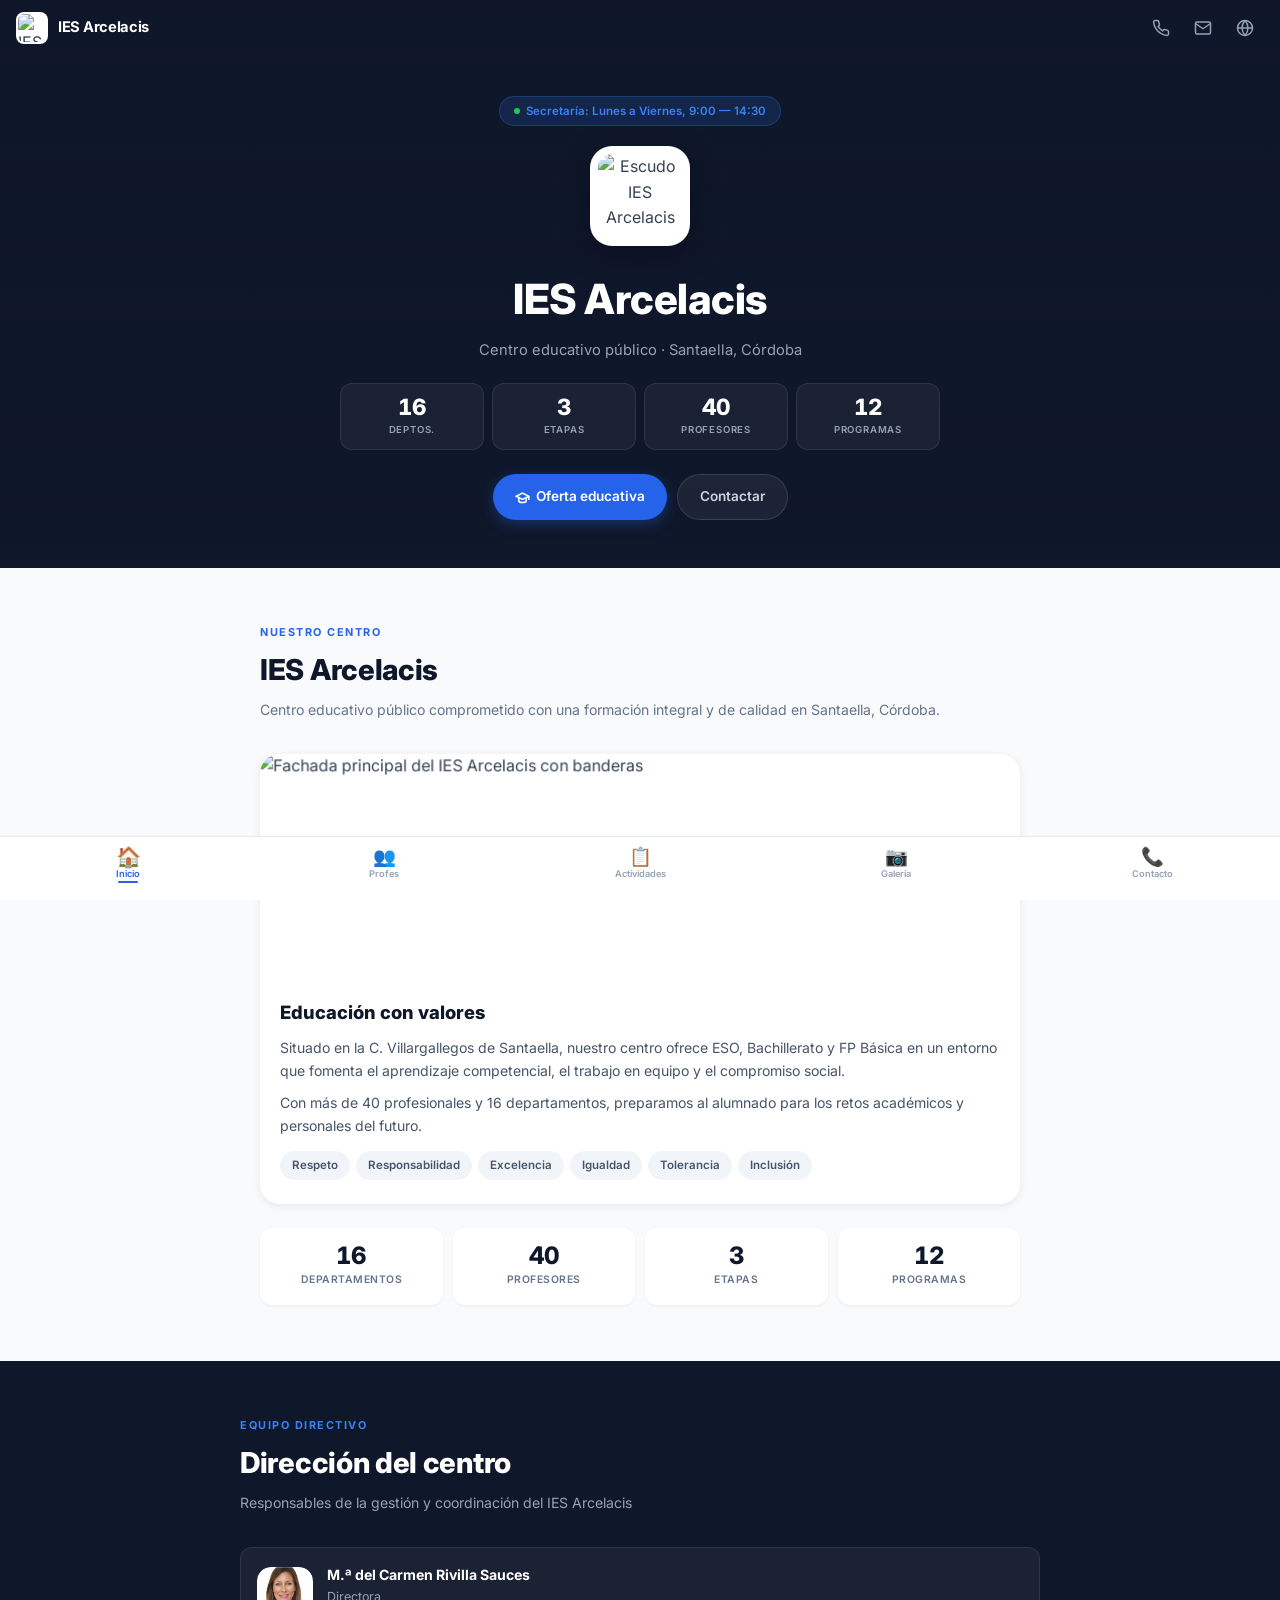
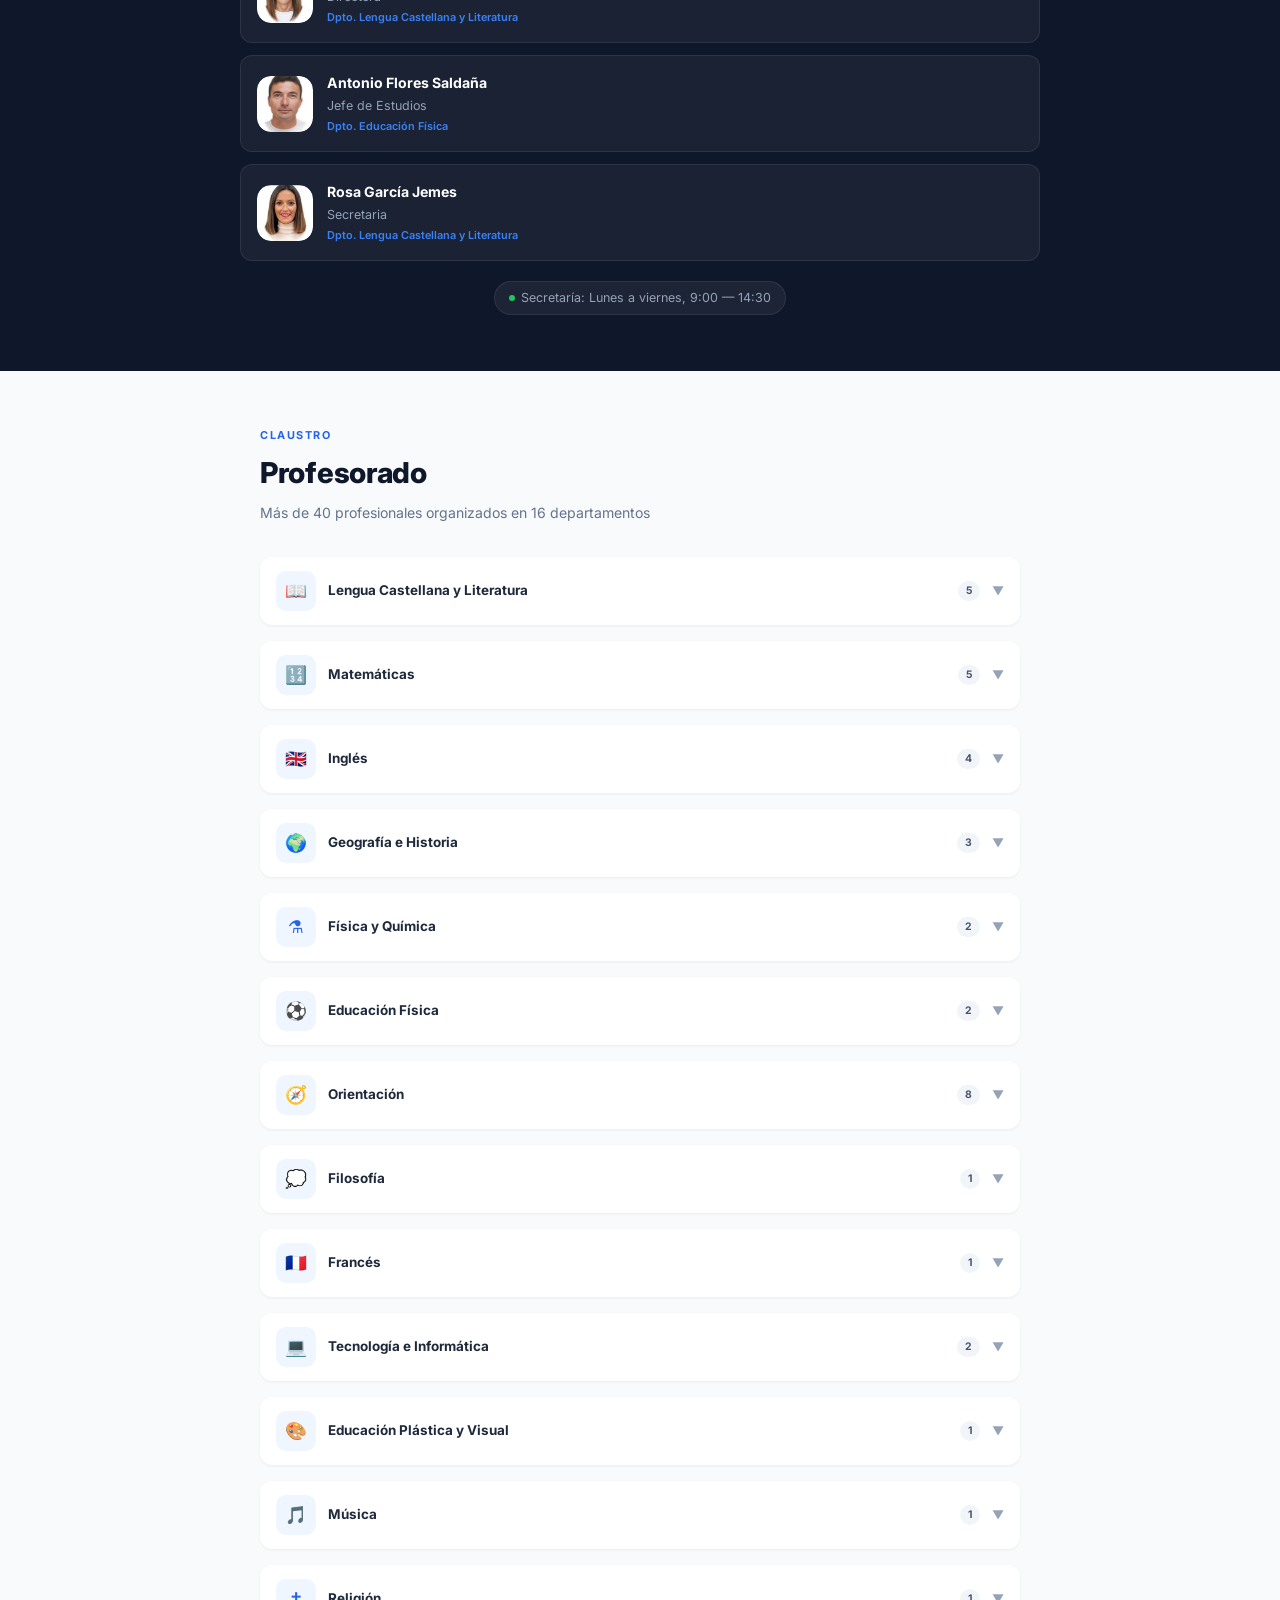
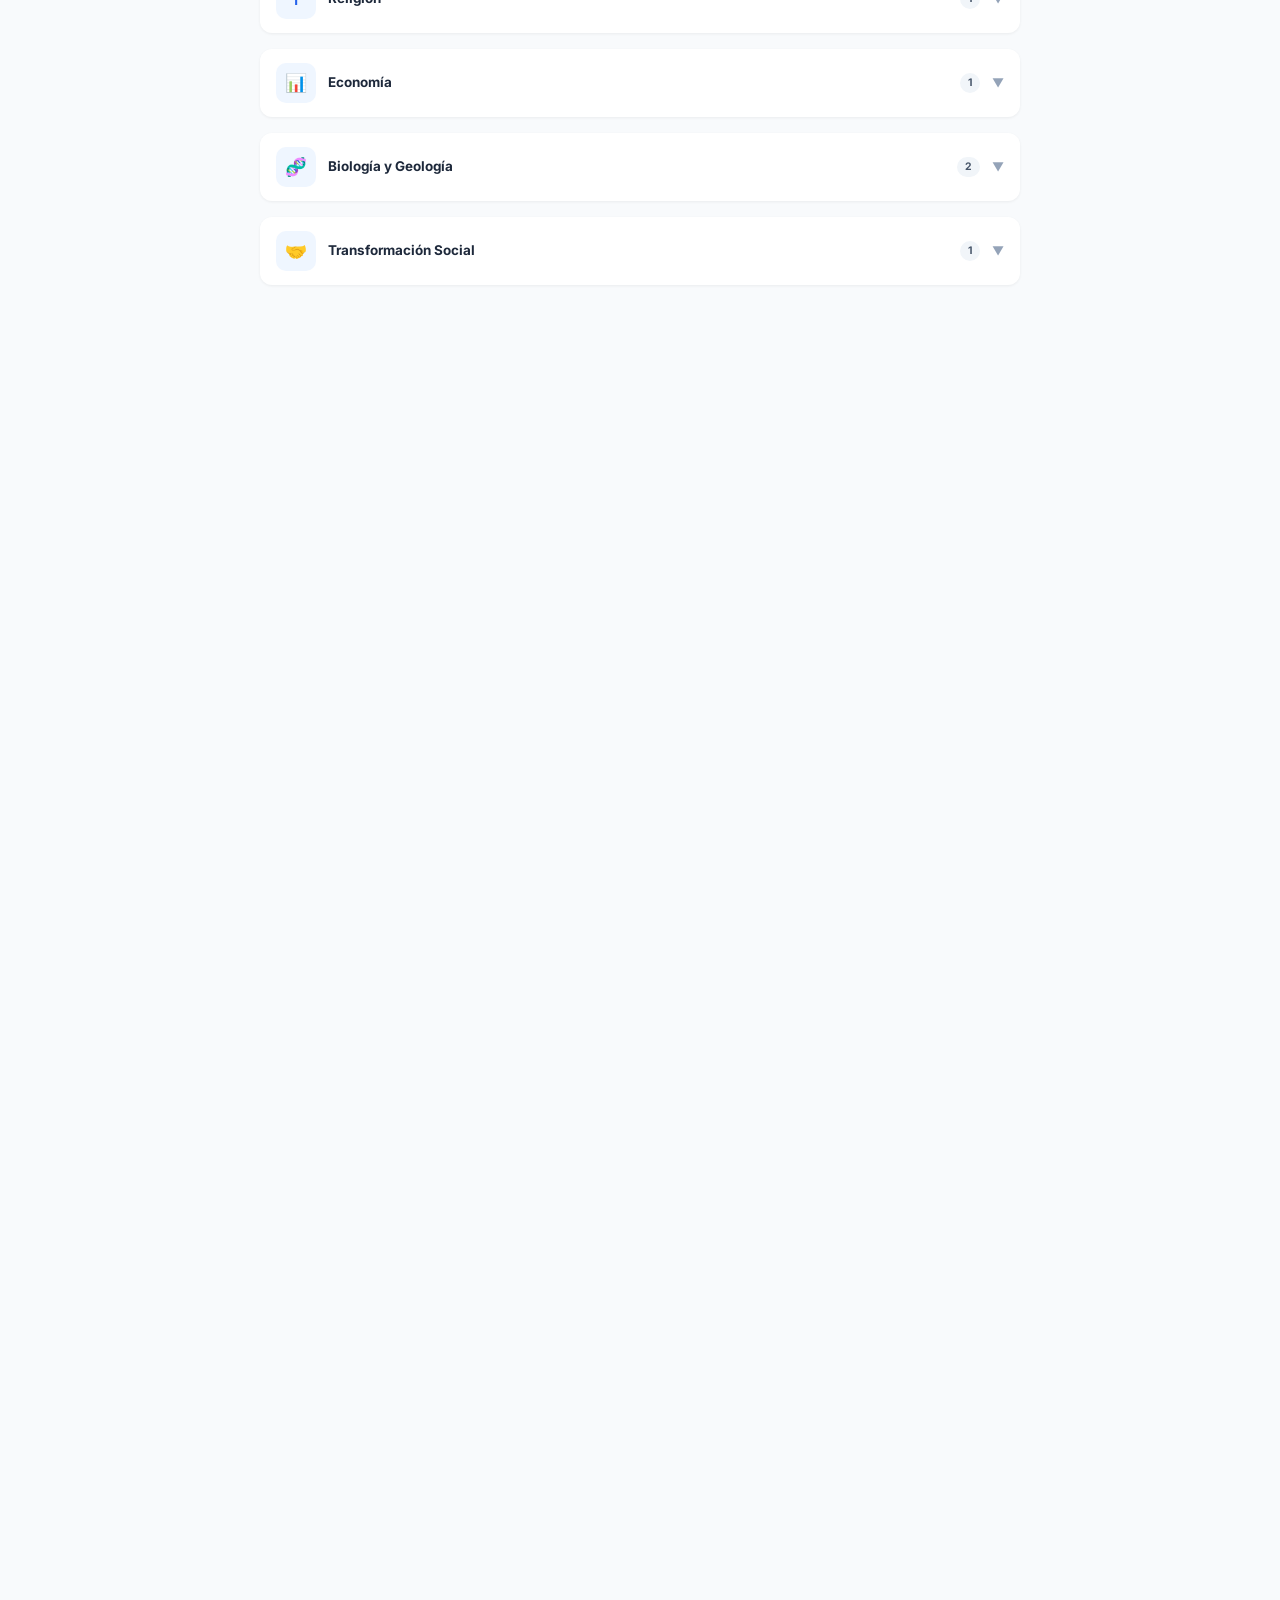
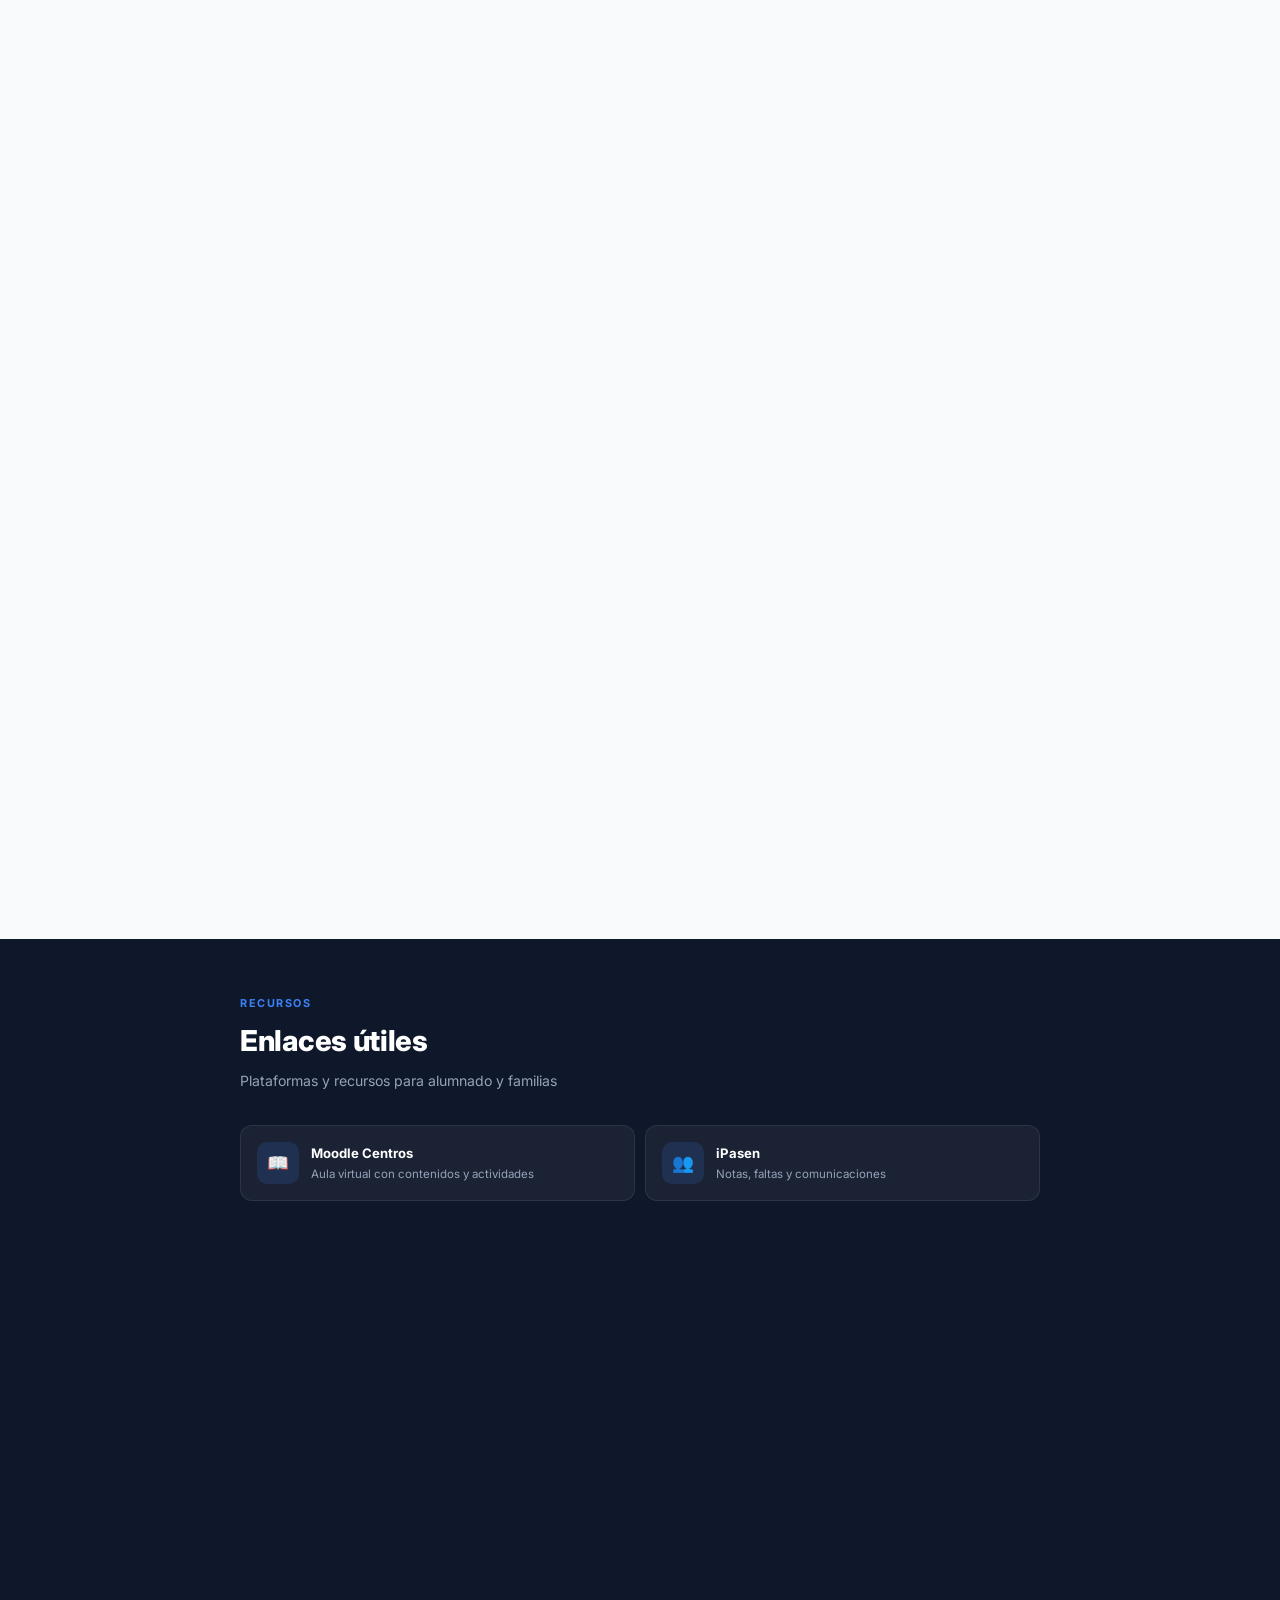
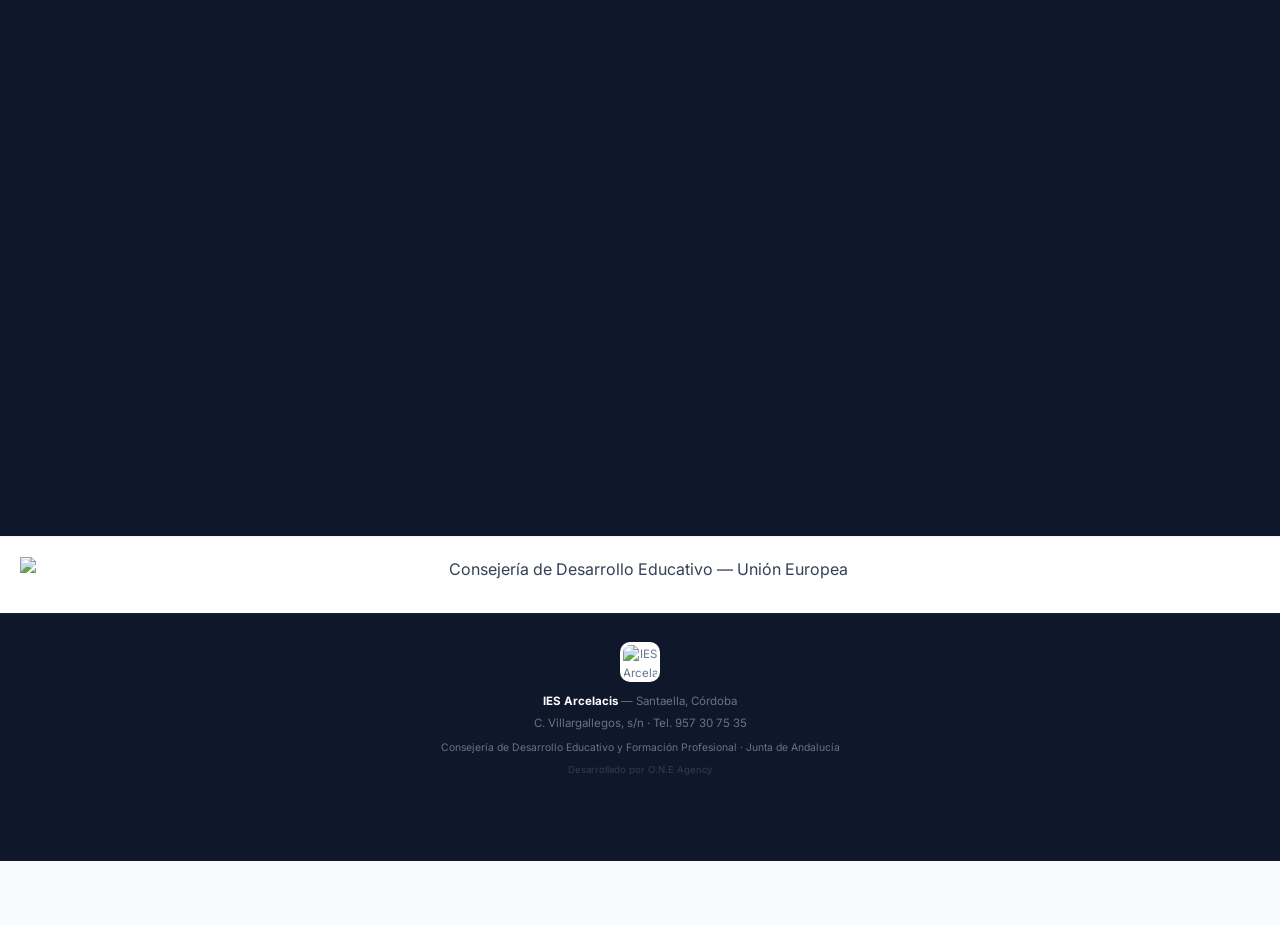
==== index.html @ 5a2a16a6 "Fix flash del thumbnail al abrir lightbox - visibility:hidden → opacity:0 (aplica en compositor, sin" ====
<!DOCTYPE html>
<html lang="es" dir="ltr">
<head>
<meta charset="UTF-8">
<meta name="viewport" content="width=device-width,initial-scale=1,minimum-scale=1,maximum-scale=5,viewport-fit=cover">
<meta name="theme-color" content="#0f172a">
<meta name="description" content="App oficial del IES Arcelacis de Santaella, Córdoba. Información, departamentos, profesorado, oferta educativa (ESO, Bachillerato, FP Básica), actividades, galería y contacto.">
<meta name="keywords" content="IES Arcelacis, Santaella, Córdoba, instituto, educación secundaria, ESO, Bachillerato, FP Básica, Junta de Andalucía, centro educativo, departamentos, profesorado">
<meta name="author" content="IES Arcelacis">
<meta name="robots" content="index,follow,max-image-preview:large,max-snippet:-1">
<meta name="googlebot" content="index,follow">
<meta name="mobile-web-app-capable" content="yes">
<meta name="apple-mobile-web-app-capable" content="yes">
<meta name="apple-mobile-web-app-status-bar-style" content="black-translucent">
<meta name="apple-mobile-web-app-title" content="IES Arcelacis">
<meta name="application-name" content="IES Arcelacis">
<meta name="format-detection" content="telephone=no">
<meta name="msapplication-tap-highlight" content="no">
<meta name="color-scheme" content="light dark">
<title>IES Arcelacis — Instituto público en Santaella, Córdoba</title>
<link rel="canonical" href="https://oneagencywebsia-cloud.github.io/IES-ARCELACIS/">
<meta property="og:type" content="website">
<meta property="og:site_name" content="IES Arcelacis">
<meta property="og:title" content="IES Arcelacis — Instituto público en Santaella, Córdoba">
<meta property="og:description" content="Centro educativo público en Santaella: ESO, Bachillerato y FP Básica. Información, departamentos, profesorado, actividades y contacto.">
<meta property="og:locale" content="es_ES">
<meta property="og:url" content="https://oneagencywebsia-cloud.github.io/IES-ARCELACIS/">
<meta property="og:image" content="https://blogsaverroes.juntadeandalucia.es/ies-arcelacis-santaella/files/2025/10/IMG_5597-scaled.jpeg">
<meta property="og:image:alt" content="Fachada principal del IES Arcelacis">
<meta name="twitter:card" content="summary_large_image">
<meta name="twitter:title" content="IES Arcelacis — Santaella, Córdoba">
<meta name="twitter:description" content="App oficial del IES Arcelacis. ESO, Bachillerato y FP Básica en Santaella.">
<meta name="twitter:image" content="https://blogsaverroes.juntadeandalucia.es/ies-arcelacis-santaella/files/2025/10/IMG_5597-scaled.jpeg">
<link rel="icon" type="image/png" href="https://blogsaverroes.juntadeandalucia.es/ies-arcelacis-santaella/files/2025/10/cropped-diseno-7.png">
<link rel="apple-touch-icon" href="https://blogsaverroes.juntadeandalucia.es/ies-arcelacis-santaella/files/2025/10/cropped-diseno-7.png">
<link rel="manifest" href="manifest.json">
<link rel="preconnect" href="https://fonts.googleapis.com">
<link rel="preconnect" href="https://fonts.gstatic.com" crossorigin>
<link rel="preconnect" href="https://blogsaverroes.juntadeandalucia.es" crossorigin>
<link rel="dns-prefetch" href="https://blogsaverroes.juntadeandalucia.es">
<link rel="preload" as="image" href="https://blogsaverroes.juntadeandalucia.es/ies-arcelacis-santaella/files/2025/10/cropped-diseno-7.png" fetchpriority="high">
<!-- Hero bg image preload (LCP) — fetchpriority high, sin media query que invalidaba el hint -->
<link rel="preload" as="image" href="https://blogsaverroes.juntadeandalucia.es/ies-arcelacis-santaella/files/2025/10/IMG_5597-scaled.jpeg" fetchpriority="high">
<!-- Font loading async — no bloquea first paint (técnica Filament Group) -->
<link rel="preload" href="https://fonts.googleapis.com/css2?family=Inter:wght@400;600;700;800&display=swap" as="style" onload="this.onload=null;this.rel='stylesheet'">
<noscript><link href="https://fonts.googleapis.com/css2?family=Inter:wght@400;600;700;800&display=swap" rel="stylesheet"></noscript>
<script type="application/ld+json">
{
  "@context": "https://schema.org",
  "@type": "EducationalOrganization",
  "name": "IES Arcelacis",
  "alternateName": "Instituto de Educación Secundaria Arcelacis",
  "url": "https://oneagencywebsia-cloud.github.io/IES-ARCELACIS/",
  "logo": "https://blogsaverroes.juntadeandalucia.es/ies-arcelacis-santaella/files/2025/10/cropped-diseno-7.png",
  "image": "https://blogsaverroes.juntadeandalucia.es/ies-arcelacis-santaella/files/2025/10/IMG_5597-scaled.jpeg",
  "description": "Centro educativo público en Santaella (Córdoba) con ESO, Bachillerato y FP Básica.",
  "telephone": "+34957307535",
  "address": {
    "@type": "PostalAddress",
    "streetAddress": "C. Villargallegos s/n",
    "addressLocality": "Santaella",
    "addressRegion": "Córdoba",
    "postalCode": "14546",
    "addressCountry": "ES"
  },
  "areaServed": "Santaella, Córdoba",
  "sameAs": ["https://blogsaverroes.juntadeandalucia.es/ies-arcelacis-santaella/"]
}
</script>
<style>
/* ============================================================
   IES Arcelacis — styles.css
   Motion Design Premium · GPU-Accelerated · Lighthouse 100
   ============================================================ */

/* === CRITICAL CSS: RESET & TOKENS === */
*,*::before,*::after{margin:0;padding:0;box-sizing:border-box}

:root{
  /* Palette */
  --s900:#0f172a;--s800:#1e293b;--s700:#334155;--s600:#475569;
  --s500:#64748b;--s400:#94a3b8;--s300:#cbd5e1;--s200:#e2e8f0;
  --s100:#f1f5f9;--s50:#f8fafc;--w:#fff;
  --b700:#1d4ed8;--b600:#2563eb;--b500:#3b82f6;--b50:#eff6ff;
  --g500:#22c55e;

  /* Radii */
  --r:12px;--rl:16px;--rxl:20px;

  /* Shadows */
  --sh-sm:0 1px 3px rgba(0,0,0,.06);
  --sh:0 2px 8px rgba(0,0,0,.08);
  --sh-lg:0 8px 24px rgba(0,0,0,.10);
  --sh-xl:0 20px 48px rgba(0,0,0,.16);

  /* Layout */
  --nav-h:56px;--bot-h:64px;
  --safe-bot:env(safe-area-inset-bottom,0px);

  /* Motion — custom cubic-bezier for premium feel */
  --ease-out-expo:cubic-bezier(.16,1,.3,1);
  --ease-spring:cubic-bezier(.34,1.56,.64,1);
  --ease-smooth:cubic-bezier(.4,0,.2,1);
  --dur-fast:.15s;--dur-mid:.35s;--dur-slow:.55s;
}

html{
  scroll-padding-top:calc(var(--nav-h) + 12px);
  -webkit-tap-highlight-color:transparent;
  text-size-adjust:100%;-webkit-text-size-adjust:100%;
}
/* scroll-margin en section[id] — respetado por anchor nav nativo (fallback) */
section[id]{scroll-margin-top:calc(var(--nav-h) + 12px)}

/* Durante scroll automático SOLO desactivamos los magnetic hovers (rAF cosumidores)
   — las animaciones fade-up/stagger se mantienen 100% funcionales */
html.is-scrolling a.oferta-tag,
html.is-scrolling a.plan-item,
html.is-scrolling a.select-tag{pointer-events:none}

body{
  font-family:'Inter',system-ui,-apple-system,sans-serif;
  background:var(--s50);color:var(--s700);line-height:1.6;
  overflow-x:hidden;
  padding-bottom:calc(var(--bot-h) + var(--safe-bot));
  -webkit-font-smoothing:antialiased;
  -moz-osx-font-smoothing:grayscale;
  overscroll-behavior-y:contain;
}

img{max-width:100%;height:auto;display:block;image-rendering:auto}
a{text-decoration:none;color:inherit;-webkit-touch-callout:none}
button{cursor:pointer;border:none;background:none;font-family:inherit;-webkit-touch-callout:none}
ul,ol{list-style:none}

/* ============================================================
   ANIMATION SYSTEM — All GPU-Accelerated (transform + opacity)
   ============================================================ */

/* --- Staggered Reveal --- */
.fade-up{
  opacity:0;
  transform:translate3d(0,18px,0);
  transition:opacity 420ms var(--ease-out-expo),
             transform 420ms var(--ease-out-expo);
  /* will-change SOLO mientras está animando (añadido por JS vía .animating)
     evita promover 43+ layers permanentemente a GPU (mata móviles) */
}
.fade-up.animating{will-change:opacity,transform}
.fade-up.visible{opacity:1;transform:translate3d(0,0,0)}

/* Stagger más rápido — menos frames simultáneos */
.stagger>.fade-up:nth-child(1) {transition-delay:0s}
.stagger>.fade-up:nth-child(2) {transition-delay:.04s}
.stagger>.fade-up:nth-child(3) {transition-delay:.08s}
.stagger>.fade-up:nth-child(4) {transition-delay:.12s}
.stagger>.fade-up:nth-child(5) {transition-delay:.16s}
.stagger>.fade-up:nth-child(6) {transition-delay:.20s}
.stagger>.fade-up:nth-child(7) {transition-delay:.22s}
.stagger>.fade-up:nth-child(8) {transition-delay:.24s}
.stagger>.fade-up:nth-child(n+9){transition-delay:.26s}

/* --- Fade-in from scale (cards, modals) --- */
.fade-scale{
  opacity:0;
  transform:translate3d(0,0,0) scale(.96);
  transition:opacity 420ms var(--ease-out-expo),
             transform 420ms var(--ease-spring);
}
.fade-scale.animating{will-change:opacity,transform}
.fade-scale.visible{opacity:1;transform:translate3d(0,0,0) scale(1)}

/* --- Hero entrance (critical path, no delay) --- */
@keyframes heroTitle{
  from{opacity:0;transform:translate3d(0,28px,0)}
  to  {opacity:1;transform:translate3d(0,0,0)}
}
@keyframes heroBadge{
  from{opacity:0;transform:translate3d(0,12px,0)}
  to  {opacity:1;transform:translate3d(0,0,0)}
}
@keyframes heroLogo{
  from{opacity:0;transform:translate3d(0,0,0) scale(.88)}
  to  {opacity:1;transform:translate3d(0,0,0) scale(1)}
}
.hero-badge   {animation:heroBadge  .5s  var(--ease-out-expo) .1s both}
.hero-logo    {animation:heroLogo   .6s  var(--ease-spring)   .2s both}
.hero h1      {animation:heroTitle  .65s var(--ease-out-expo) .3s both}
.hero-sub     {animation:heroTitle  .65s var(--ease-out-expo) .42s both}
.hero-stats   {animation:heroTitle  .65s var(--ease-out-expo) .54s both}
.hero-cta     {animation:heroTitle  .65s var(--ease-out-expo) .66s both}

/* --- Pulse (badge dot) --- */
@keyframes pulse{0%,100%{opacity:1}50%{opacity:.3}}

/* --- Scroll-linked parallax wrapper --- */
.parallax-img{
  overflow:hidden;
  transform:translate3d(0,0,0);/* GPU layer */
}
.parallax-img img{
  transition:transform .1s linear;
  will-change:transform;
}

/* ============================================================
   TOP NAV — with scroll-aware background transition
   ============================================================ */
.topnav{
  position:fixed;top:0;left:0;right:0;height:var(--nav-h);
  background:rgba(15,23,42,.0);
  backdrop-filter:blur(0);-webkit-backdrop-filter:blur(0);
  z-index:100;display:flex;align-items:center;
  justify-content:space-between;padding:0 16px;
  border-bottom:1px solid transparent;
  padding-top:env(safe-area-inset-top,0);
  transition:background var(--dur-mid) var(--ease-smooth),
             backdrop-filter var(--dur-mid) var(--ease-smooth),
             border-color var(--dur-mid) var(--ease-smooth);
  will-change:transform;
}
.topnav.scrolled{
  background:rgba(15,23,42,.96);
  backdrop-filter:blur(16px);-webkit-backdrop-filter:blur(16px);
  border-bottom-color:rgba(255,255,255,.06);
}
.topnav-brand{display:flex;align-items:center;gap:10px;cursor:pointer;touch-action:manipulation;-webkit-tap-highlight-color:transparent;transition:transform var(--dur-fast) var(--ease-spring)}
.topnav-brand:active{transform:scale(.96)}
.topnav-brand:focus-visible{outline:2px solid var(--b500);outline-offset:3px;border-radius:10px}
.topnav-logo{
  width:32px;height:32px;border-radius:8px;object-fit:contain;
  background:white;padding:2px;flex-shrink:0;
  transition:transform var(--dur-mid) var(--ease-spring);
}
.topnav-logo:hover{transform:scale(1.08)}
.topnav-title{font-size:.92rem;font-weight:700;color:var(--w);letter-spacing:-.3px}
.topnav-actions{display:flex;gap:4px}
.topnav-btn{
  width:38px;height:38px;border-radius:8px;display:flex;
  align-items:center;justify-content:center;color:var(--s400);
  transition:color var(--dur-fast) var(--ease-smooth),
             background var(--dur-fast) var(--ease-smooth),
             transform var(--dur-fast) var(--ease-spring);
  -webkit-touch-callout:none;touch-action:manipulation;
}
.topnav-btn:hover{color:white;background:rgba(255,255,255,.10);transform:scale(1.08)}
.topnav-btn:active{transform:scale(.92);background:rgba(255,255,255,.18)}

/* ============================================================
   HERO
   ============================================================ */
.hero{
  position:relative;
  padding:calc(var(--nav-h) + 40px) 20px 48px;
  background:var(--s900);overflow:hidden;
}
.hero::before{
  content:'';position:absolute;inset:0;
  background:url('https://blogsaverroes.juntadeandalucia.es/ies-arcelacis-santaella/files/2025/10/IMG_5597-scaled.jpeg') center/cover;
  opacity:.12;
  /* Parallax via transform translate3d (GPU compositor) + custom property */
  transform:translate3d(0, var(--parallax-y, 0), 0);
  will-change:transform;
  backface-visibility:hidden;
  -webkit-backface-visibility:hidden;
}
.hero::after{
  content:'';position:absolute;inset:0;
  background:linear-gradient(180deg,rgba(15,23,42,.7) 0%,var(--s900) 100%);
}
.hero-inner{position:relative;z-index:1;max-width:600px;margin:0 auto;text-align:center}

/* Badge */
.hero-badge{
  display:inline-flex;align-items:center;gap:6px;
  padding:5px 14px;
  background:rgba(59,130,246,.15);border:1px solid rgba(59,130,246,.25);
  border-radius:100px;color:var(--b500);font-size:.72rem;font-weight:600;margin-bottom:20px;
}
.hero-badge-dot{width:6px;height:6px;border-radius:50%;background:var(--g500);animation:pulse 2s ease-in-out infinite}

/* Logo */
.hero-logo{
  width:100px;height:100px;margin:0 auto 20px;border-radius:22px;
  background:white;padding:8px;box-shadow:0 8px 32px rgba(0,0,0,.3);
  transition:transform var(--dur-mid) var(--ease-spring),
             box-shadow var(--dur-mid) var(--ease-smooth);
}
.hero-logo:hover{transform:scale(1.04);box-shadow:0 12px 40px rgba(0,0,0,.38)}
.hero-logo img{width:100%;height:100%;object-fit:contain;border-radius:14px}

.hero h1{font-size:clamp(1.8rem,5vw,2.6rem);font-weight:800;color:var(--w);margin-bottom:6px;letter-spacing:-.5px}
.hero-sub{font-size:.92rem;color:var(--s400);margin-bottom:20px}
.hero-stats{display:grid;grid-template-columns:repeat(4,1fr);gap:8px;margin-bottom:24px}
.hero-stat{
  background:rgba(255,255,255,.05);border:1px solid rgba(255,255,255,.08);
  border-radius:var(--r);padding:12px 4px;text-align:center;
  transition:background var(--dur-fast) var(--ease-smooth),
             transform var(--dur-fast) var(--ease-spring);
}
.hero-stat:hover{background:rgba(255,255,255,.09);transform:translateY(-2px)}
.hero-stat-num{font-size:1.4rem;font-weight:800;color:var(--w);line-height:1;font-variant-numeric:tabular-nums}
.hero-stat-label{font-size:.6rem;color:var(--s400);text-transform:uppercase;letter-spacing:.8px;font-weight:600;margin-top:4px}
.hero-cta{display:flex;gap:10px;justify-content:center;flex-wrap:wrap}

/* ============================================================
   BUTTONS — Micro-interactions with magnetic hover
   ============================================================ */
.btn-primary{
  display:inline-flex;align-items:center;gap:6px;
  padding:11px 22px;background:var(--b600);color:white;
  font-weight:600;font-size:.85rem;border-radius:100px;
  transition:background var(--dur-fast) var(--ease-smooth),
             transform var(--dur-fast) var(--ease-spring),
             box-shadow var(--dur-fast) var(--ease-smooth);
  touch-action:manipulation;
  box-shadow:0 4px 14px rgba(37,99,235,.35);
}
.btn-primary:hover{
  background:var(--b700);
  transform:translateY(-2px);
  box-shadow:0 8px 20px rgba(37,99,235,.45);
}
.btn-primary:active{transform:translateY(0) scale(.96);box-shadow:none}

.btn-outline{
  display:inline-flex;align-items:center;gap:6px;
  padding:11px 22px;background:rgba(255,255,255,.06);
  color:var(--s300);font-weight:600;font-size:.85rem;
  border-radius:100px;border:1px solid rgba(255,255,255,.12);
  transition:background var(--dur-fast) var(--ease-smooth),
             transform var(--dur-fast) var(--ease-spring),
             border-color var(--dur-fast) var(--ease-smooth);
  touch-action:manipulation;
}
.btn-outline:hover{background:rgba(255,255,255,.12);border-color:rgba(255,255,255,.22);transform:translateY(-2px)}
.btn-outline:active{transform:scale(.96)}

/* ============================================================
   SECTIONS
   ============================================================ */
.section{padding:56px 20px;max-width:800px;margin:0 auto}
.section-dark{background:var(--s900);padding:56px 20px;margin:0;max-width:100%}
.section-dark-inner{max-width:800px;margin:0 auto}
.section-label{font-size:.68rem;font-weight:700;text-transform:uppercase;letter-spacing:1.5px;color:var(--b600);margin-bottom:6px}
.section-dark .section-label{color:var(--b500)}
.section-title{font-size:clamp(1.4rem,3vw,1.8rem);font-weight:800;color:var(--s900);margin-bottom:6px;letter-spacing:-.3px}
.section-dark .section-title{color:var(--w)}
.section-desc{font-size:.88rem;color:var(--s500);margin-bottom:32px}
.section-dark .section-desc{color:var(--s400)}
.section-header{margin-bottom:32px}

/* ============================================================
   ABOUT
   ============================================================ */
.about-card{
  background:var(--w);border-radius:var(--rxl);overflow:hidden;
  box-shadow:var(--sh);
  transition:box-shadow var(--dur-mid) var(--ease-smooth),
             transform var(--dur-mid) var(--ease-spring);
}
.about-card:hover{box-shadow:var(--sh-xl);transform:translateY(-3px)}
.about-img{width:100%;height:220px;object-fit:cover;transition:transform .6s var(--ease-smooth)}
.about-card:hover .about-img{transform:scale(1.03)}
.about-body{padding:24px 20px}
.about-body h3{font-size:1.15rem;font-weight:800;color:var(--s900);margin-bottom:10px}
.about-body p{color:var(--s600);font-size:.88rem;margin-bottom:10px}
.about-tags{display:flex;flex-wrap:wrap;gap:6px;margin-top:14px}
.about-tag{
  padding:5px 12px;background:var(--s100);border-radius:100px;
  font-size:.72rem;font-weight:600;color:var(--s600);
  transition:background var(--dur-fast) var(--ease-smooth),
             color var(--dur-fast) var(--ease-smooth),
             transform var(--dur-fast) var(--ease-spring);
}
.about-tag:hover{background:var(--b50);color:var(--b600);transform:translateY(-1px)}

/* ============================================================
   STATS
   ============================================================ */
.stats-row{display:grid;grid-template-columns:repeat(4,1fr);gap:10px;margin-top:24px}
.stat-card{
  background:var(--w);border-radius:var(--r);padding:16px 8px;text-align:center;
  box-shadow:var(--sh-sm);
  transition:box-shadow var(--dur-mid) var(--ease-smooth),
             transform var(--dur-mid) var(--ease-spring);
}
.stat-card:hover{box-shadow:var(--sh);transform:translateY(-3px)}
.stat-num{font-size:1.5rem;font-weight:800;color:var(--s900);line-height:1;font-variant-numeric:tabular-nums}
.stat-label{font-size:.65rem;color:var(--s500);text-transform:uppercase;letter-spacing:.5px;font-weight:600;margin-top:4px}

/* ============================================================
   GALLERY SCROLL
   ============================================================ */
.gallery-scroll-wrap{position:relative;width:100%}
.gallery-scroll{
  display:flex;gap:12px;overflow-x:auto;overflow-y:hidden;
  padding:4px 20px 14px 0;width:100%;max-width:100%;
  -webkit-overflow-scrolling:touch;
  scroll-snap-type:x mandatory;
  overscroll-behavior-x:contain;
  touch-action:pan-x pan-y;
  scroll-behavior:smooth;
  cursor:grab;
  will-change:scroll-position;
}
.gallery-scroll.dragging{cursor:grabbing;scroll-behavior:auto;scroll-snap-type:none}
.gallery-scroll.dragging .gallery-card{pointer-events:none}
.gallery-scroll::-webkit-scrollbar{display:none}
.gallery-scroll{scrollbar-width:none;-ms-overflow-style:none}
.gallery-card:last-child{margin-right:20px}
.gallery-card{
  flex:0 0 280px;border-radius:var(--rl);overflow:hidden;position:relative;
  aspect-ratio:16/10;scroll-snap-align:start;
  transform:translateZ(0);
  transition:transform var(--dur-mid) var(--ease-spring),
             box-shadow var(--dur-mid) var(--ease-smooth);
}
.gallery-card:hover{transform:scale(1.02);box-shadow:var(--sh-lg)}
.gallery-card img{
  width:100%;height:100%;object-fit:cover;
  transition:transform .5s var(--ease-smooth);
}
.gallery-card:hover img{transform:scale(1.06)}
#page-transition{position:fixed;top:0;left:0;right:0;bottom:0;z-index:99999;pointer-events:none;overflow:hidden;opacity:0;transition:opacity .15s linear}
#page-transition.active{opacity:1}
#page-transition .pt-sweep{position:absolute;top:0;bottom:0;left:-80%;width:80%;background:linear-gradient(90deg,transparent 0%,rgba(59,130,246,.55) 40%,rgba(96,165,250,.8) 50%,rgba(59,130,246,.55) 60%,transparent 100%);transform:skewX(-14deg);opacity:0}
#page-transition.active .pt-sweep{animation:ptSweep .5s cubic-bezier(.22,.61,.36,1) forwards}
@keyframes ptSweep{0%{left:-80%;opacity:0}10%{opacity:1}85%{opacity:1}100%{left:120%;opacity:0}}
.gallery-card-overlay{
  position:absolute;inset:0;
  background:linear-gradient(transparent 50%,rgba(15,23,42,.75));
  display:flex;flex-direction:column;justify-content:flex-end;padding:14px;
  transition:opacity var(--dur-fast) var(--ease-smooth);
}
.gallery-card-overlay span{color:white;font-size:.8rem;font-weight:700}
.gallery-card-overlay small{color:rgba(255,255,255,.7);font-size:.68rem;margin-top:2px}

/* ============================================================
   GALLERY GRID
   ============================================================ */
.gallery-grid{display:grid;grid-template-columns:repeat(2,1fr);gap:10px}
.gallery-item{
  border-radius:var(--r);overflow:hidden;position:relative;aspect-ratio:4/3;
  box-shadow:var(--sh-sm);cursor:zoom-in;
  backface-visibility:hidden;
  transition:transform var(--dur-mid) var(--ease-spring),
             box-shadow var(--dur-mid) var(--ease-smooth);
}
.gallery-item:hover{transform:scale(1.02);box-shadow:var(--sh-lg)}
.gallery-item.wide{grid-column:1/-1;aspect-ratio:16/9}
.gallery-item img{
  width:100%;height:100%;object-fit:cover;
  transition:transform .5s var(--ease-smooth);
  pointer-events:auto; /* explícito: la img es el target del click handler */
}
.gallery-item:hover img{transform:scale(1.05)}
.gallery-item-label{
  position:absolute;inset:0;
  background:linear-gradient(transparent 40%,rgba(15,23,42,.7));
  display:flex;flex-direction:column;justify-content:flex-end;padding:12px;
  opacity:0;transition:opacity var(--dur-mid) var(--ease-smooth);
  pointer-events:none; /* FIX: no debe interceptar clicks hacia la img */
}
.gallery-item:hover .gallery-item-label{opacity:1}
.gallery-item-label span{color:white;font-size:.78rem;font-weight:700}
.gallery-item-label small{color:rgba(255,255,255,.65);font-size:.65rem;margin-top:1px}

/* ============================================================
   EQUIPO
   ============================================================ */
.team-grid{display:grid;gap:12px}
.team-card{
  background:rgba(255,255,255,.05);border:1px solid rgba(255,255,255,.08);
  border-radius:var(--r);padding:16px;display:flex;align-items:center;gap:14px;
  transition:background var(--dur-fast) var(--ease-smooth),
             border-color var(--dur-fast) var(--ease-smooth),
             transform var(--dur-fast) var(--ease-spring);
}
.team-card:hover{background:rgba(255,255,255,.09);border-color:rgba(255,255,255,.14);transform:translateX(4px)}
.team-avatar{
  width:56px;height:56px;border-radius:14px;overflow:hidden;flex-shrink:0;
  background:rgba(59,130,246,.15);display:flex;align-items:center;
  justify-content:center;font-size:.9rem;font-weight:700;color:var(--b500);
  transition:transform var(--dur-fast) var(--ease-spring);
}
.team-card:hover .team-avatar{transform:scale(1.06)}
.team-avatar img{width:100%;height:100%;object-fit:cover;border-radius:14px;display:block}
.team-name{font-size:.88rem;font-weight:700;color:var(--w)}
.team-role{font-size:.78rem;color:var(--s400);margin-top:1px}
.team-dept{font-size:.68rem;color:var(--b500);font-weight:600;margin-top:2px}

/* ============================================================
   PROFESORADO — Accordion with smooth height
   ============================================================ */
.dept-accordion{margin-bottom:16px}
.dept-header{
  display:flex;align-items:center;gap:12px;
  padding:14px 16px;background:var(--w);border-radius:var(--r);
  box-shadow:var(--sh-sm);cursor:pointer;
  transition:box-shadow var(--dur-fast) var(--ease-smooth),
             transform var(--dur-fast) var(--ease-spring),
             background var(--dur-fast) var(--ease-smooth);
  touch-action:manipulation;-webkit-user-select:none;user-select:none;
}
.dept-header:hover{background:var(--s100);transform:translateX(2px)}
.dept-header:active{transform:scale(.98);box-shadow:var(--sh)}
.dept-header.open{background:var(--s100);box-shadow:var(--sh)}
.dept-icon{
  width:40px;height:40px;border-radius:10px;display:flex;
  align-items:center;justify-content:center;font-size:1.1rem;flex-shrink:0;
  background:var(--b50);color:var(--b600);
  transition:transform var(--dur-fast) var(--ease-spring);
}
.dept-header:hover .dept-icon{transform:scale(1.1) rotate(-4deg)}
.dept-header h4{font-size:.84rem;font-weight:700;color:var(--s800);flex:1}
.dept-count{padding:2px 8px;background:var(--s100);border-radius:100px;font-size:.65rem;font-weight:700;color:var(--s600)}
.dept-arrow{
  color:var(--s400);
  transition:transform .3s var(--ease-spring);
  font-size:.75rem;display:inline-block;
}
.dept-header.open .dept-arrow{transform:rotate(180deg)}

/* Accordion list — animatable via max-height */
.dept-list{
  overflow:hidden;
  max-height:0;
  transition:max-height .35s var(--ease-out-expo),
             opacity .25s var(--ease-smooth);
  opacity:0;
}
.dept-list.open{max-height:1200px;opacity:1;padding:8px 0 0}

.prof-row{
  background:var(--w);border-radius:8px;padding:10px 14px;
  display:flex;align-items:center;gap:10px;margin-bottom:6px;
  border:1px solid var(--s100);
  transition:transform var(--dur-fast) var(--ease-spring),
             box-shadow var(--dur-fast) var(--ease-smooth);
}
.prof-row:hover{transform:translateX(3px);box-shadow:var(--sh-sm)}
.prof-initials{
  width:34px;height:34px;border-radius:8px;background:var(--s100);
  display:flex;align-items:center;justify-content:center;
  font-size:.72rem;font-weight:700;color:var(--s600);flex-shrink:0;
}
.prof-name{font-size:.82rem;font-weight:600;color:var(--s700)}
.prof-role{font-size:.7rem;color:var(--s400);margin-top:1px}

/* ============================================================
   OFERTA EDUCATIVA
   ============================================================ */
.oferta-grid{display:grid;gap:14px}
.oferta-card{
  background:var(--w);border-radius:var(--rl);overflow:hidden;
  box-shadow:var(--sh);
  transition:transform var(--dur-mid) var(--ease-spring),
             box-shadow var(--dur-mid) var(--ease-smooth);
}
.oferta-card:hover{transform:translateY(-4px);box-shadow:var(--sh-xl)}
.oferta-top{padding:20px;color:white;position:relative;overflow:hidden}
.oferta-top::after{
  content:'';position:absolute;right:-20px;top:-20px;
  width:80px;height:80px;border-radius:50%;
  background:rgba(255,255,255,.08);
  transition:transform var(--dur-mid) var(--ease-spring);
}
.oferta-card:hover .oferta-top::after{transform:scale(2.2)}
.oferta-top h3{font-size:1.05rem;font-weight:800;position:relative;z-index:1}
.oferta-top p{font-size:.78rem;opacity:.75;margin-top:2px;position:relative;z-index:1}
.oferta-top.eso{background:var(--s800)}
.oferta-top.bach{background:var(--b600)}
.oferta-top.fpb{background:#d97706}
.oferta-body{padding:18px 20px}
.oferta-body li{display:flex;align-items:flex-start;gap:8px;font-size:.82rem;color:var(--s600);margin-bottom:6px}
.oferta-body li::before{content:'';width:6px;height:6px;border-radius:50%;background:var(--b500);flex-shrink:0;margin-top:7px}
.oferta-sub{margin-top:12px;padding-top:12px;border-top:1px solid var(--s100)}
.oferta-sub h5{font-size:.72rem;font-weight:700;color:var(--s800);text-transform:uppercase;letter-spacing:.5px;margin-bottom:6px}
.oferta-tags{display:flex;flex-wrap:wrap;gap:4px}
.oferta-tag{
  display:inline-flex;align-items:center;
  padding:5px 11px;background:var(--s100);border-radius:100px;
  font-size:.68rem;color:var(--s700);font-weight:600;
  text-decoration:none;cursor:pointer;
  border:1px solid transparent;
  transition:background var(--dur-fast) var(--ease-smooth),
             color var(--dur-fast) var(--ease-smooth),
             transform var(--dur-fast) var(--ease-spring),
             border-color var(--dur-fast) var(--ease-smooth);
}
a.oferta-tag:hover{background:var(--b50);color:var(--b700);border-color:rgba(37,99,235,.3);transform:translateY(-1px)}
a.oferta-tag:active{transform:translateY(0) scale(.97)}
a.oferta-tag:focus-visible{outline:2px solid var(--b500);outline-offset:2px}

/* ============================================================
   ACTIVIDADES
   ============================================================ */
.act-grid{display:grid;gap:14px}
.act-card{
  background:var(--w);border-radius:var(--r);overflow:hidden;box-shadow:var(--sh-sm);
  transition:transform var(--dur-mid) var(--ease-spring),
             box-shadow var(--dur-mid) var(--ease-smooth);
}
.act-card:hover{transform:translateY(-3px);box-shadow:var(--sh-lg)}
.act-card-img{
  width:100%;height:160px;object-fit:cover;
  transition:transform .5s var(--ease-smooth);
}
.act-card:hover .act-card-img{transform:scale(1.04)}
.act-card-body{padding:16px}
.act-card-body h4{font-size:.88rem;font-weight:700;color:var(--s800);margin-bottom:4px}
.act-card-body p{font-size:.78rem;color:var(--s500);line-height:1.5}
.act-tags{display:flex;flex-wrap:wrap;gap:4px;margin-top:8px}
.act-tag{padding:3px 8px;background:var(--s100);border-radius:100px;font-size:.65rem;color:var(--s500);font-weight:600}

/* ============================================================
   TEATRO TIMELINE
   ============================================================ */
.teatro-timeline{position:relative;padding-left:24px}
.teatro-timeline::before{
  content:'';position:absolute;left:7px;top:0;bottom:0;width:2px;
  background:linear-gradient(180deg,var(--b600),transparent);border-radius:2px;
}
.teatro-item{
  position:relative;margin-bottom:16px;background:var(--w);
  border-radius:var(--r);overflow:hidden;box-shadow:var(--sh-sm);
  transition:transform var(--dur-mid) var(--ease-spring),
             box-shadow var(--dur-mid) var(--ease-smooth);
}
.teatro-item:hover{transform:translateX(4px);box-shadow:var(--sh-lg)}
.teatro-item::before{
  content:'';position:absolute;left:-21px;top:20px;
  width:10px;height:10px;background:var(--b600);border-radius:50%;
  border:2px solid var(--w);z-index:1;
  transition:transform var(--dur-fast) var(--ease-spring),
             background var(--dur-fast) var(--ease-smooth);
}
.teatro-item:hover::before{transform:scale(1.4);background:var(--b500)}
.teatro-img{width:100%;height:170px;object-fit:cover;transition:transform .5s var(--ease-smooth)}
.teatro-item:hover .teatro-img{transform:scale(1.03)}
.teatro-body{padding:14px}
.teatro-year{display:inline-block;padding:2px 8px;background:var(--s900);color:var(--s300);font-size:.65rem;font-weight:700;border-radius:100px;margin-bottom:4px}
.teatro-body h4{font-size:.86rem;font-weight:700;color:var(--s800);margin-bottom:2px}
.teatro-body p{font-size:.75rem;color:var(--s500)}

/* ============================================================
   INSTALACIONES
   ============================================================ */
.inst-list{display:grid;gap:8px;margin-top:20px}
.inst-item{
  background:var(--w);border-radius:var(--r);padding:14px;
  display:flex;align-items:center;gap:12px;box-shadow:var(--sh-sm);
  transition:transform var(--dur-fast) var(--ease-spring),
             box-shadow var(--dur-fast) var(--ease-smooth);
}
.inst-item:hover{transform:translateX(4px);box-shadow:var(--sh)}
.inst-icon{
  width:40px;height:40px;border-radius:10px;background:var(--s100);
  display:flex;align-items:center;justify-content:center;font-size:1.1rem;flex-shrink:0;
  transition:transform var(--dur-fast) var(--ease-spring);
}
.inst-item:hover .inst-icon{transform:scale(1.1) rotate(-5deg)}
.inst-name{font-size:.82rem;font-weight:700;color:var(--s700)}
.inst-desc{font-size:.72rem;color:var(--s400);margin-top:1px}

/* <details> open/close refactor — el <details> es flex porque <summary> lo espera pero la galería necesita span completo */
.inst-item{display:block}
.inst-item>summary{
  display:flex;align-items:center;gap:12px;list-style:none;cursor:pointer;
  padding:2px 0;
}
.inst-item>summary::-webkit-details-marker{display:none}
.inst-item>summary>div:nth-child(2){flex:1;min-width:0}
.inst-chev{
  margin-left:auto;color:var(--s400);font-size:.8rem;
  transition:transform 260ms cubic-bezier(.34,1.44,.64,1);
}
.inst-item[open] .inst-chev{transform:rotate(180deg)}

/* Galería in-place — miniaturas clicables, GPU promoted, skeleton shimmer */
.inst-gal{
  display:grid;
  grid-template-columns:repeat(auto-fill,minmax(140px,1fr));
  gap:8px;margin-top:14px;
}
@keyframes lbxShimmer{
  0%  {background-position:-200% 0}
  100%{background-position: 200% 0}
}
.inst-gal img{
  width:100%;aspect-ratio:4/3;object-fit:cover;
  border-radius:10px;cursor:zoom-in;display:block;
  backface-visibility:hidden;-webkit-backface-visibility:hidden;
  transition:transform 280ms cubic-bezier(.34,1.44,.64,1),
             box-shadow 280ms ease,
             opacity 260ms ease;
  box-shadow:0 1px 3px rgba(0,0,0,.08);
  /* Skeleton shimmer mientras loading (se oculta al completarse la carga) */
  background:linear-gradient(90deg,#e2e8f0 25%,#f1f5f9 37%,#e2e8f0 63%);
  background-size:200% 100%;
  animation:lbxShimmer 1.4s ease-in-out infinite;
}
.inst-gal img[data-loaded="1"]{animation:none;background:none}
.inst-gal img:hover{
  transform:translate3d(0,-2px,0) scale(1.02);
  box-shadow:0 8px 24px rgba(0,0,0,.18);
}
.inst-gal img:active{transform:translateZ(0) scale(.98)}

/* Animación nativa del <details> — expansión suave sin lag percibido */
@supports (interpolate-size:allow-keywords){
  .inst-item{interpolate-size:allow-keywords}
  .inst-item::details-content{
    height:0;opacity:0;overflow:hidden;
    transition:height 320ms cubic-bezier(.34,1.44,.64,1),
               opacity 220ms ease-out,
               content-visibility 320ms allow-discrete;
  }
  .inst-item[open]::details-content{
    height:auto;opacity:1;content-visibility:visible;
  }
}

/* ============================================================
   PLANES
   ============================================================ */
.plan-grid{display:grid;gap:12px}
.plan-card{
  background:var(--w);border-radius:var(--r);padding:18px;
  box-shadow:var(--sh-sm);border-left:3px solid var(--b600);
  transition:transform var(--dur-fast) var(--ease-spring),
             box-shadow var(--dur-fast) var(--ease-smooth),
             border-left-width var(--dur-fast) var(--ease-smooth);
}
.plan-card:hover{transform:translateX(4px);box-shadow:var(--sh);border-left-width:5px}
.plan-card h4{font-size:.86rem;font-weight:700;color:var(--s800);margin-bottom:10px}
.plan-items{display:flex;flex-wrap:wrap;gap:5px}
.plan-item{
  display:inline-flex;align-items:center;gap:4px;
  padding:6px 11px;background:var(--s100);border-radius:100px;
  font-size:.7rem;color:var(--s700);font-weight:600;
  text-decoration:none;cursor:pointer;
  border:1px solid transparent;
  transition:background var(--dur-fast),color var(--dur-fast),
             transform var(--dur-fast) var(--ease-spring),border-color var(--dur-fast);
}
a.plan-item:hover{background:var(--b50);color:var(--b700);border-color:rgba(37,99,235,.3);transform:translateY(-1px)}
a.plan-item:active{transform:translateY(0) scale(.97)}
a.plan-item:focus-visible{outline:2px solid var(--b500);outline-offset:2px}
.plan-coord{font-size:.7rem;color:var(--s400);margin-top:8px;font-style:italic}

/* ============================================================
   SELECTIVIDAD
   ============================================================ */
.select-card{background:var(--w);border-radius:var(--rl);overflow:hidden;box-shadow:var(--sh)}
.select-phase{padding:18px;border-bottom:1px solid var(--s100)}
.select-phase:last-child{border-bottom:none}
.select-phase h4{font-size:.84rem;font-weight:700;color:var(--s800);margin-bottom:8px}
.select-tags{display:flex;flex-wrap:wrap;gap:5px}
.select-tag{
  display:inline-flex;align-items:center;gap:4px;
  padding:6px 11px;background:var(--s100);border-radius:8px;
  font-size:.75rem;color:var(--s700);font-weight:600;
  text-decoration:none;cursor:pointer;
  border:1px solid transparent;
  transition:background var(--dur-fast),color var(--dur-fast),
             transform var(--dur-fast) var(--ease-spring),border-color var(--dur-fast);
}
a.select-tag:hover{background:var(--b50);color:var(--b700);border-color:rgba(37,99,235,.3);transform:translateY(-1px)}
a.select-tag:active{transform:translateY(0) scale(.97)}
a.select-tag:focus-visible{outline:2px solid var(--b500);outline-offset:2px}

/* ============================================================
   ENLACES
   ============================================================ */
.link-grid{display:grid;gap:10px}
.link-card{
  background:rgba(255,255,255,.05);border:1px solid rgba(255,255,255,.08);
  border-radius:var(--r);padding:16px;display:flex;align-items:center;gap:12px;
  transition:background var(--dur-fast) var(--ease-smooth),
             border-color var(--dur-fast) var(--ease-smooth),
             transform var(--dur-fast) var(--ease-spring);
}
.link-card:hover{background:rgba(255,255,255,.10);border-color:rgba(255,255,255,.14);transform:translateX(4px)}
.link-card:active{transform:scale(.98)}
.link-icon{
  width:42px;height:42px;border-radius:10px;background:rgba(59,130,246,.15);
  display:flex;align-items:center;justify-content:center;font-size:1.1rem;flex-shrink:0;
  transition:transform var(--dur-fast) var(--ease-spring);
}
.link-card:hover .link-icon{transform:scale(1.1) rotate(-5deg)}
.link-name{font-size:.82rem;font-weight:700;color:var(--w)}
.link-desc{font-size:.72rem;color:var(--s400);margin-top:1px}

/* ============================================================
   CONTACTO
   ============================================================ */
.contact-grid{display:grid;gap:10px}
.contact-card{
  background:rgba(255,255,255,.05);border:1px solid rgba(255,255,255,.08);
  border-radius:var(--r);padding:16px;display:flex;align-items:center;gap:12px;
  transition:background var(--dur-fast) var(--ease-smooth),
             transform var(--dur-fast) var(--ease-spring);
  touch-action:manipulation;
}
.contact-card:hover{background:rgba(255,255,255,.09);transform:translateX(3px)}
.contact-card:active{transform:scale(.97)}
.contact-icon{
  width:42px;height:42px;border-radius:10px;background:rgba(59,130,246,.15);
  display:flex;align-items:center;justify-content:center;font-size:1.1rem;flex-shrink:0;color:var(--b500);
  transition:transform var(--dur-fast) var(--ease-spring);
}
.contact-card:hover .contact-icon{transform:scale(1.1)}
.contact-name{font-size:.82rem;font-weight:700;color:var(--w)}
.contact-val{font-size:.82rem;color:var(--s400)}
.social-row{display:flex;gap:10px;justify-content:center;margin-top:24px}
.social-btn{
  width:44px;height:44px;border-radius:12px;
  background:rgba(255,255,255,.06);border:1px solid rgba(255,255,255,.08);
  display:flex;align-items:center;justify-content:center;font-size:1.2rem;
  transition:background var(--dur-fast) var(--ease-smooth),
             transform var(--dur-fast) var(--ease-spring),
             border-color var(--dur-fast);
  touch-action:manipulation;
}
.social-btn:hover{background:rgba(59,130,246,.2);border-color:rgba(59,130,246,.4);transform:scale(1.1) translateY(-2px)}
.social-btn:active{transform:scale(.92)}

/* ============================================================
   MAP
   ============================================================ */
.map-wrap{border-radius:var(--rl);overflow:hidden;margin-top:24px;box-shadow:var(--sh-lg)}
.map-wrap iframe{width:100%;height:260px;border:none}

/* ============================================================
   EU BANNER
   ============================================================ */
.eu-banner{text-align:center;padding:20px;background:var(--w);border-top:1px solid var(--s100)}
.eu-banner img{height:36px;margin:0 auto;object-fit:contain}

/* ============================================================
   FOOTER
   ============================================================ */
.footer{
  text-align:center;padding:28px 20px calc(var(--bot-h) + 20px);
  background:var(--s900);color:var(--s500);font-size:.72rem;
  border-top:1px solid rgba(255,255,255,.05);
}
.footer-logo{width:40px;height:40px;border-radius:10px;margin:0 auto 10px;background:white;padding:3px}
.footer-logo img{width:100%;height:100%;object-fit:contain;border-radius:7px}
.footer strong{color:var(--w);font-weight:700}

/* ============================================================
   BOTTOM NAV — with active indicator animation
   ============================================================ */
.bottomnav{
  position:fixed;bottom:0;left:0;right:0;
  height:calc(var(--bot-h) + var(--safe-bot));
  background:rgba(255,255,255,.97);
  backdrop-filter:blur(16px);-webkit-backdrop-filter:blur(16px);
  border-top:1px solid var(--s200);
  display:flex;align-items:flex-start;justify-content:space-around;
  z-index:100;padding-bottom:var(--safe-bot);
}
.bottomnav-item{
  display:flex;flex-direction:column;align-items:center;gap:2px;
  font-size:.58rem;font-weight:600;color:var(--s400);
  padding:10px 0 0;min-width:52px;
  transition:color var(--dur-fast) var(--ease-smooth);
  touch-action:manipulation;
  -webkit-touch-callout:none;-webkit-user-select:none;user-select:none;
  position:relative;
}
.bottomnav-item::after{
  content:'';position:absolute;bottom:-1px;left:50%;
  width:0;height:2px;border-radius:2px;background:var(--b600);
  transform:translateX(-50%);
  transition:width var(--dur-mid) var(--ease-spring);
}
.bottomnav-item.active{color:var(--b600)}
.bottomnav-item.active::after{width:20px}
.bottomnav-icon{
  font-size:1.15rem;line-height:1;
  transition:transform var(--dur-fast) var(--ease-spring);
}
.bottomnav-item:active .bottomnav-icon{transform:scale(.82)}
.bottomnav-item.active .bottomnav-icon{transform:scale(1.1)}

/* Touch ripple feedback */
.bottomnav-item:active{
  animation:tapFeedback .2s var(--ease-spring);
}
@keyframes tapFeedback{
  0%  {transform:scale(1)}
  40% {transform:scale(.88)}
  100%{transform:scale(1)}
}

/* ============================================================
   RESPONSIVE
   ============================================================ */
@media(min-width:640px){
  .hero-stats{grid-template-columns:repeat(4,1fr)}
  .stats-row{grid-template-columns:repeat(4,1fr)}
  .gallery-grid{grid-template-columns:repeat(3,1fr)}
  .gallery-item.wide{grid-column:1/2;aspect-ratio:4/3}
  .contact-grid{grid-template-columns:repeat(2,1fr)}
  .link-grid{grid-template-columns:repeat(2,1fr)}
  .act-grid{grid-template-columns:repeat(2,1fr)}
  .inst-list{grid-template-columns:repeat(2,1fr)}
}
@media(min-width:900px){
  .oferta-grid{grid-template-columns:repeat(3,1fr)}
}
@media(max-width:420px){
  .hero-stats{grid-template-columns:repeat(2,1fr)}
}

/* Rendering optimization — skip offscreen work */
.section{content-visibility:auto;contain-intrinsic-size:1px 800px}

/* reduce-motion block removed — animations always enabled */

/* ═══════════════════════════════════════════════════════════════════
   V22 — LIGHTBOX PREMIUM FUTURISTA (global, GPU-accelerated)
   ═══════════════════════════════════════════════════════════════════
   Activado por cualquier img[data-lightbox] o img dentro de un contenedor
   con clase .lightbox-src. Oscurecimiento total + backdrop-blur intenso
   + scale elástico. Accesible (Escape para cerrar, aria-modal).
   ═══════════════════════════════════════════════════════════════════ */
/* ═══════════════════════════════════════════════════════════════════
   LIGHTBOX v4 — FLIP technique (Framer Motion layoutId equivalent)
   60fps real · sólo transform/opacity (GPU) · sin reflows
   ═══════════════════════════════════════════════════════════════════ */

/* Backdrop — anima SOLO opacity (no backdrop-filter, que causa lag) */
.lbx-root{
  position:fixed;inset:0;z-index:100000;
  background:rgba(4,8,20,.94);
  opacity:0;pointer-events:none;
  transition:opacity 260ms cubic-bezier(.4,0,.2,1);
  contain:strict;
}
.lbx-root.lbx-open{opacity:1;pointer-events:auto}
.lbx-backdrop{position:absolute;inset:0;cursor:zoom-out}

/* Stage — absoluto, transform-only. Animado por WAAPI (GPU composite). */
.lbx-stage{
  position:absolute;
  top:0;left:0;
  width:0;height:0;
  border-radius:14px;
  overflow:hidden;
  backface-visibility:hidden;
  -webkit-backface-visibility:hidden;
  box-shadow:0 48px 100px rgba(0,0,0,.62),0 0 0 1px rgba(255,255,255,.08);
  contain:layout paint style;
  /* will-change permanente mientras el lightbox está vivo (root tiene .lbx-open
     durante opening/open/closing). Se libera al reset (cssText='' en JS). */
}
.lbx-root.lbx-open .lbx-stage{will-change:transform}
.lbx-img{
  width:100%;height:100%;
  display:block;object-fit:contain;background:#0f172a;
  transform:translate3d(0,0,0);
  backface-visibility:hidden;
  -webkit-backface-visibility:hidden;
}

/* Source hidden mientras anima — opacity 0 aplica en compositor (sin reflow/paint)
   visibility:hidden forzaba un frame de style recalc → parpadeo visible */
.lbx-src-hidden{opacity:0!important;transition:none!important}

/* Close button — posicionado por JS en la esquina superior-derecha de la foto (no del viewport) */
.lbx-close{
  position:fixed;top:0;left:0;  /* coords reales fijadas por JS en open() */
  width:38px;height:38px;border-radius:50%;
  background:rgba(15,23,42,.9);
  border:1px solid rgba(255,255,255,.18);
  color:#f8fafc;z-index:100002;
  display:flex;align-items:center;justify-content:center;
  cursor:pointer;
  opacity:0;transform:scale(.6) rotate(-90deg);
  transition:
    opacity 220ms cubic-bezier(.4,0,.2,1) 320ms,
    transform 380ms cubic-bezier(.34,1.56,.64,1) 320ms,
    background 180ms ease;
  font-size:0;
  box-shadow:0 4px 16px rgba(0,0,0,.4);
  -webkit-tap-highlight-color:transparent;
}
.lbx-close::before,.lbx-close::after{
  content:"";position:absolute;width:18px;height:2px;
  background:currentColor;border-radius:2px;
  top:50%;left:50%;margin-left:-9px;margin-top:-1px;
}
.lbx-close::before{transform:rotate(45deg)}
.lbx-close::after{transform:rotate(-45deg)}
.lbx-root.lbx-open .lbx-close{opacity:1;transform:scale(1) rotate(0)}
.lbx-close:hover{background:rgba(59,130,246,.9)}
.lbx-close:active{transform:scale(.92) rotate(0)}
.lbx-close:focus-visible{outline:2px solid #60a5fa;outline-offset:3px}

/* Caption + badge — overlay premium */
.lbx-caption{
  position:fixed;left:50%;bottom:28px;
  transform:translate3d(-50%,12px,0);
  max-width:min(92vw,880px);
  padding:8px 18px;
  background:rgba(15,23,42,.72);
  border:1px solid rgba(255,255,255,.08);
  border-radius:100px;
  color:#e2e8f0;font-size:.88rem;font-weight:500;
  text-align:center;
  opacity:0;z-index:100001;pointer-events:none;
  transition:
    opacity 260ms cubic-bezier(.4,0,.2,1) 280ms,
    transform 380ms cubic-bezier(.34,1.56,.64,1) 280ms;
}
.lbx-root.lbx-open .lbx-caption{opacity:1;transform:translate3d(-50%,0,0)}

.lbx-badge{
  display:inline-block;margin-right:10px;
  padding:2px 10px;
  background:rgba(59,130,246,.22);border:1px solid rgba(59,130,246,.34);
  border-radius:100px;color:#93c5fd;
  font-size:.68rem;font-weight:700;
  letter-spacing:.05em;text-transform:uppercase;
  vertical-align:middle;
}

img[data-lightbox]{cursor:zoom-in}
body.lbx-locked{overflow:hidden}

/* Respect reduced motion */
@media (prefers-reduced-motion:reduce){
  .lbx-root,.lbx-stage,.lbx-close,.lbx-caption{transition-duration:.01ms!important}
}

@media (max-width:640px){
  .lbx-close{width:36px;height:36px}
  .lbx-caption{bottom:18px;font-size:.8rem;padding:6px 14px}
}

/* ═══════════════════════════════════════════════════════════════════
   V22 — GALERÍA INSTALACIONES EXPANDIDA (masonry-style grid)
   ═══════════════════════════════════════════════════════════════════ */
.gal22{display:grid;grid-template-columns:repeat(auto-fill,minmax(220px,1fr));gap:14px;margin-top:20px}
.gal22-item{position:relative;aspect-ratio:4/3;border-radius:14px;overflow:hidden;box-shadow:0 6px 18px rgba(0,0,0,.12);cursor:zoom-in;isolation:isolate;transform:translateZ(0);will-change:transform}
.gal22-item img{width:100%;height:100%;object-fit:cover;transition:transform 520ms var(--ease-out-expo),filter 320ms ease}
.gal22-item::after{content:"";position:absolute;inset:0;background:linear-gradient(180deg,transparent 55%,rgba(4,8,20,.78) 100%);opacity:0;transition:opacity 280ms ease;pointer-events:none}
.gal22-item .gal22-label{position:absolute;left:12px;right:12px;bottom:10px;color:#fff;font-weight:600;font-size:.88rem;text-shadow:0 1px 3px rgba(0,0,0,.6);opacity:0;transform:translateY(10px);transition:opacity 280ms ease,transform 280ms ease;z-index:1}
.gal22-item:hover img{transform:scale(1.08)}
.gal22-item:hover::after{opacity:1}
.gal22-item:hover .gal22-label{opacity:1;transform:translateY(0)}
.gal22-item.tall{aspect-ratio:3/4;grid-row:span 2}
@media (max-width:640px){
  .gal22{grid-template-columns:repeat(2,1fr);gap:10px}
  .gal22-item.tall{grid-row:span 1;aspect-ratio:4/3}
}

/* ═══════════════════════════════════════════════════════════════════
   V22 — INSTITUTIONAL INTERACTIVE CARDS (oferta/planes/selectividad)
   Tarjetas clicables con hover premium, gradient sweep y link a Junta
   ═══════════════════════════════════════════════════════════════════ */
.inst-link{display:flex;align-items:center;gap:10px;padding:10px 14px;border-radius:999px;background:#fff;border:1px solid var(--s200);color:var(--s700);font-weight:600;font-size:.88rem;line-height:1.2;text-decoration:none;transition:transform 240ms var(--ease-spring),box-shadow 240ms ease,border-color 240ms ease,color 240ms ease,background 240ms ease;position:relative;overflow:hidden;isolation:isolate;cursor:pointer}
.inst-link::before{content:"";position:absolute;inset:0;background:linear-gradient(135deg,var(--b500) 0%,var(--b700) 100%);opacity:0;transition:opacity 240ms ease;z-index:-1}
.inst-link::after{content:"↗";margin-left:auto;font-size:.95rem;opacity:.45;transition:transform 240ms var(--ease-spring),opacity 240ms ease}
.inst-link:hover{transform:translateY(-2px);box-shadow:0 10px 24px rgba(29,78,216,.22);border-color:transparent;color:#fff}
.inst-link:hover::before{opacity:1}
.inst-link:hover::after{transform:translate(2px,-2px);opacity:1}
.inst-link:focus-visible{outline:2px solid var(--b500);outline-offset:2px}
/* Variante full-card (tarjeta entera clickable) */
a.card-link{display:block;text-decoration:none;color:inherit;cursor:pointer;transition:transform 300ms var(--ease-spring),box-shadow 300ms ease}
a.card-link:hover{transform:translateY(-3px);box-shadow:var(--sh-xl)}
a.card-link:focus-visible{outline:2px solid var(--b500);outline-offset:3px;border-radius:var(--rl)}
/* FBO variant color-coded — verde (etapa obligatoria específica) */
.oferta-top.fbo{background:linear-gradient(135deg,#0ea5e9 0%,#0284c7 100%)}

/* ═══════════════════════════════════════════════════════════════════
   GPU PROMOTION — CONSERVADORA · solo backface, sin forzar layer
   ═══════════════════════════════════════════════════════════════════
   Antes: translateZ(0) permanente en decenas de elementos = decenas de
   compositor layers en memoria → lag de scroll en móviles gama baja.
   Ahora: sólo backface-visibility (reduce paint cost) y dejamos que
   el browser decida cuándo promover. La promoción real se activa al
   hover/animating via otros reglas CSS cuando REALMENTE se necesita. */
.oferta-card,.plan-card,.select-card,.gallery-item,.act-card,.teatro-item,.link-card,.contact-card,.team-card,.gallery-card,
a.oferta-tag,a.plan-item,a.select-tag{
  backface-visibility:hidden;
  -webkit-backface-visibility:hidden;
}
/* Spring premium: tension 280 / friction 20 / mass 0.8 aproximado vía cubic-bezier */
.oferta-card,.plan-card,.select-card,.act-card,.link-card,.contact-card,.team-card{
  transition:
    transform 420ms cubic-bezier(.34,1.44,.64,1),
    box-shadow 420ms cubic-bezier(.4,0,.2,1);
}


</style>
</head>
<body>
<!-- TOP NAV -->
<nav class="topnav" id="topNav" role="banner">
  <a href="#inicio" class="topnav-brand" aria-label="Volver al inicio">
    <img src="https://blogsaverroes.juntadeandalucia.es/ies-arcelacis-santaella/files/2025/10/cropped-diseno-7.png"
         alt="IES Arcelacis" class="topnav-logo" width="32" height="32" loading="eager" fetchpriority="high" decoding="async" />
    <div class="topnav-title">IES Arcelacis</div>
  </a>
  <div class="topnav-actions">
    <a href="tel:957307535" class="topnav-btn" aria-label="Llamar al centro">
      <svg width="18" height="18" viewBox="0 0 24 24" fill="none" stroke="currentColor" stroke-width="2" stroke-linecap="round" stroke-linejoin="round" aria-hidden="true"><path d="M22 16.92v3a2 2 0 01-2.18 2 19.79 19.79 0 01-8.63-3.07 19.5 19.5 0 01-6-6 19.79 19.79 0 01-3.07-8.67A2 2 0 014.11 2h3a2 2 0 012 1.72c.127.96.361 1.903.7 2.81a2 2 0 01-.45 2.11L8.09 9.91a16 16 0 006 6l1.27-1.27a2 2 0 012.11-.45c.907.339 1.85.573 2.81.7A2 2 0 0122 16.92z"/></svg>
    </a>
    <a href="mailto:14006576.edu@juntadeandalucia.es" class="topnav-btn" aria-label="Enviar email">
      <svg width="18" height="18" viewBox="0 0 24 24" fill="none" stroke="currentColor" stroke-width="2" stroke-linecap="round" stroke-linejoin="round" aria-hidden="true"><path d="M4 4h16c1.1 0 2 .9 2 2v12c0 1.1-.9 2-2 2H4c-1.1 0-2-.9-2-2V6c0-1.1.9-2 2-2z"/><polyline points="22,6 12,13 2,6"/></svg>
    </a>
    <a href="https://blogsaverroes.juntadeandalucia.es/ies-arcelacis-santaella/" target="_blank" rel="noopener noreferrer" class="topnav-btn" aria-label="Abrir web del centro">
      <svg width="18" height="18" viewBox="0 0 24 24" fill="none" stroke="currentColor" stroke-width="2" stroke-linecap="round" stroke-linejoin="round" aria-hidden="true"><circle cx="12" cy="12" r="10"/><line x1="2" y1="12" x2="22" y2="12"/><path d="M12 2a15.3 15.3 0 014 10 15.3 15.3 0 01-4 10 15.3 15.3 0 01-4-10 15.3 15.3 0 014-10z"/></svg>
    </a>
  </div>
</nav>

<!-- HERO -->
<section class="hero" id="inicio" role="main">
  <div class="hero-inner">
    <div class="hero-badge">
      <span class="hero-badge-dot" aria-hidden="true"></span>
      Secretaría: Lunes a Viernes, 9:00 — 14:30
    </div>
    <div class="hero-logo">
      <img src="https://blogsaverroes.juntadeandalucia.es/ies-arcelacis-santaella/files/2025/10/cropped-diseno-7.png"
           alt="Escudo IES Arcelacis" width="84" height="84" loading="eager" fetchpriority="high" decoding="async" />
    </div>
    <h1>IES Arcelacis</h1>
    <p class="hero-sub">Centro educativo público · Santaella, Córdoba</p>
    <div class="hero-stats" aria-label="Cifras del centro">
      <div class="hero-stat"><div class="hero-stat-num" data-target="16">0</div><div class="hero-stat-label">Deptos.</div></div>
      <div class="hero-stat"><div class="hero-stat-num" data-target="3">0</div><div class="hero-stat-label">Etapas</div></div>
      <div class="hero-stat"><div class="hero-stat-num" data-target="40">0</div><div class="hero-stat-label">Profesores</div></div>
      <div class="hero-stat"><div class="hero-stat-num" data-target="12">0</div><div class="hero-stat-label">Programas</div></div>
    </div>
    <div class="hero-cta">
      <a href="#oferta" class="btn-primary">
        <svg width="15" height="15" viewBox="0 0 24 24" fill="none" stroke="currentColor" stroke-width="2.5" aria-hidden="true"><path d="M22 10v6M2 10l10-5 10 5-10 5z"/><path d="M6 12v5c0 1.657 2.686 3 6 3s6-1.343 6-3v-5"/></svg>
        Oferta educativa
      </a>
      <a href="#contacto" class="btn-outline">Contactar</a>
    </div>
  </div>
</section>

<!-- SOBRE EL CENTRO -->
<section class="section" id="about">
  <div class="section-header fade-up">
    <div class="section-label">Nuestro centro</div>
    <h2 class="section-title">IES Arcelacis</h2>
    <p class="section-desc">Centro educativo público comprometido con una formación integral y de calidad en Santaella, Córdoba.</p>
  </div>
  <div class="about-card fade-up">
    <img src="https://blogsaverroes.juntadeandalucia.es/ies-arcelacis-santaella/files/2025/10/IMG_5597-scaled.jpeg"
         alt="Fachada principal del IES Arcelacis con banderas" class="about-img" loading="lazy" width="800" height="220" decoding="async">
    <div class="about-body">
      <h3>Educación con valores</h3>
      <p>Situado en la C. Villargallegos de Santaella, nuestro centro ofrece ESO, Bachillerato y FP Básica en un entorno que fomenta el aprendizaje competencial, el trabajo en equipo y el compromiso social.</p>
      <p>Con más de 40 profesionales y 16 departamentos, preparamos al alumnado para los retos académicos y personales del futuro.</p>
      <div class="about-tags">
        <span class="about-tag">Respeto</span>
        <span class="about-tag">Responsabilidad</span>
        <span class="about-tag">Excelencia</span>
        <span class="about-tag">Igualdad</span>
        <span class="about-tag">Tolerancia</span>
        <span class="about-tag">Inclusión</span>
      </div>
    </div>
  </div>
  <div class="stats-row stagger">
    <div class="stat-card fade-up"><div class="stat-num" data-target="16">0</div><div class="stat-label">Departamentos</div></div>
    <div class="stat-card fade-up"><div class="stat-num" data-target="40">0</div><div class="stat-label">Profesores</div></div>
    <div class="stat-card fade-up"><div class="stat-num" data-target="3">0</div><div class="stat-label">Etapas</div></div>
    <div class="stat-card fade-up"><div class="stat-num" data-target="12">0</div><div class="stat-label">Programas</div></div>
  </div>
</section>

<!-- EQUIPO DIRECTIVO -->
<section class="section-dark" id="equipo">
  <div class="section-dark-inner">
    <div class="section-header fade-up">
      <div class="section-label">Equipo directivo</div>
      <h2 class="section-title">Dirección del centro</h2>
      <p class="section-desc">Responsables de la gestión y coordinación del IES Arcelacis</p>
    </div>
    <div class="team-grid stagger">
      <div class="team-card fade-up">
        <div class="team-avatar"><img src="[data-uri]" alt="M.ª del Carmen Rivilla Sauces" /></div>
        <div>
          <div class="team-name">M.ª del Carmen Rivilla Sauces</div>
          <div class="team-role">Directora</div>
          <div class="team-dept">Dpto. Lengua Castellana y Literatura</div>
        </div>
      </div>
      <div class="team-card fade-up">
        <div class="team-avatar"><img src="[data-uri]" alt="Antonio Flores Saldaña" /></div>
        <div>
          <div class="team-name">Antonio Flores Saldaña</div>
          <div class="team-role">Jefe de Estudios</div>
          <div class="team-dept">Dpto. Educación Física</div>
        </div>
      </div>
      <div class="team-card fade-up">
        <div class="team-avatar"><img src="[data-uri]" alt="Rosa García Jemes" /></div>
        <div>
          <div class="team-name">Rosa García Jemes</div>
          <div class="team-role">Secretaria</div>
          <div class="team-dept">Dpto. Lengua Castellana y Literatura</div>
        </div>
      </div>
    </div>
    <div style="text-align:center;margin-top:20px" class="fade-up">
      <div style="display:inline-flex;align-items:center;gap:6px;padding:6px 14px;background:rgba(255,255,255,.06);border:1px solid rgba(255,255,255,.08);border-radius:100px;color:var(--s400);font-size:.78rem">
        <span class="hero-badge-dot" aria-hidden="true"></span>
        Secretaría: Lunes a viernes, 9:00 — 14:30
      </div>
    </div>
  </div>
</section>

<!-- PROFESORADO -->
<section class="section" id="profesorado">
  <div class="section-header fade-up">
    <div class="section-label">Claustro</div>
    <h2 class="section-title">Profesorado</h2>
    <p class="section-desc">Más de 40 profesionales organizados en 16 departamentos</p>
  </div>

  <div class="dept-accordion fade-up">
    <div class="dept-header" onclick="toggleDept(this)" role="button" aria-expanded="false">
      <div class="dept-icon" aria-hidden="true">📖</div>
      <h4>Lengua Castellana y Literatura</h4>
      <span class="dept-count">5</span>
      <span class="dept-arrow" aria-hidden="true">▼</span>
    </div>
    <div class="dept-list">
      <div class="prof-row"><div class="prof-initials">CR</div><div><div class="prof-name">M.ª del Carmen Rivilla Sauces</div><div class="prof-role">Directora del centro</div></div></div>
      <div class="prof-row"><div class="prof-initials">CJ</div><div><div class="prof-name">Caridad Jiménez Reyes</div><div class="prof-role">Coord. Bibliotecas Escolares</div></div></div>
      <div class="prof-row"><div class="prof-initials">RG</div><div><div class="prof-name">Rosa García Jemes</div><div class="prof-role">Secretaria del centro</div></div></div>
      <div class="prof-row"><div class="prof-initials">ML</div><div><div class="prof-name">María López Bayo</div></div></div>
      <div class="prof-row"><div class="prof-initials">CA</div><div><div class="prof-name">Concepción Albalat Jiménez</div></div></div>
    </div>
  </div>

  <div class="dept-accordion fade-up">
    <div class="dept-header" onclick="toggleDept(this)" role="button" aria-expanded="false">
      <div class="dept-icon" aria-hidden="true">🔢</div>
      <h4>Matemáticas</h4>
      <span class="dept-count">5</span>
      <span class="dept-arrow" aria-hidden="true">▼</span>
    </div>
    <div class="dept-list">
      <div class="prof-row"><div class="prof-initials">DP</div><div><div class="prof-name">M.ª Dolores Partera Salazar</div></div></div>
      <div class="prof-row"><div class="prof-initials">ES</div><div><div class="prof-name">Elisabeth Serrano Hidalgo</div></div></div>
      <div class="prof-row"><div class="prof-initials">DG</div><div><div class="prof-name">M.ª Dolores Graciano Arroyo</div><div class="prof-role">Coord. Red Espacio de Paz</div></div></div>
      <div class="prof-row"><div class="prof-initials">FS</div><div><div class="prof-name">Francisco Eloy Sánchez Petidier</div></div></div>
      <div class="prof-row"><div class="prof-initials">CG</div><div><div class="prof-name">M.ª del Carmen Gallego Espejo</div></div></div>
    </div>
  </div>

  <div class="dept-accordion fade-up">
    <div class="dept-header" onclick="toggleDept(this)" role="button" aria-expanded="false">
      <div class="dept-icon" aria-hidden="true">🇬🇧</div>
      <h4>Inglés</h4>
      <span class="dept-count">4</span>
      <span class="dept-arrow" aria-hidden="true">▼</span>
    </div>
    <div class="dept-list">
      <div class="prof-row"><div class="prof-initials">FF</div><div><div class="prof-name">Francisco Javier Fernández López</div></div></div>
      <div class="prof-row"><div class="prof-initials">RM</div><div><div class="prof-name">Rosa Merichal Moreno</div></div></div>
      <div class="prof-row"><div class="prof-initials">TS</div><div><div class="prof-name">María Teresa Salazar Yuste</div></div></div>
      <div class="prof-row"><div class="prof-initials">FG</div><div><div class="prof-name">Fátima Gálvez García</div></div></div>
    </div>
  </div>

  <div class="dept-accordion fade-up">
    <div class="dept-header" onclick="toggleDept(this)" role="button" aria-expanded="false">
      <div class="dept-icon" aria-hidden="true">🌍</div>
      <h4>Geografía e Historia</h4>
      <span class="dept-count">3</span>
      <span class="dept-arrow" aria-hidden="true">▼</span>
    </div>
    <div class="dept-list">
      <div class="prof-row"><div class="prof-initials">RA</div><div><div class="prof-name">Rosa Ana Aguado Fernández</div></div></div>
      <div class="prof-row"><div class="prof-initials">JM</div><div><div class="prof-name">José Antonio Mata Pino</div></div></div>
      <div class="prof-row"><div class="prof-initials">AP</div><div><div class="prof-name">Asunción Pérez López</div></div></div>
    </div>
  </div>

  <div class="dept-accordion fade-up">
    <div class="dept-header" onclick="toggleDept(this)" role="button" aria-expanded="false">
      <div class="dept-icon" aria-hidden="true">⚗️</div>
      <h4>Física y Química</h4>
      <span class="dept-count">2</span>
      <span class="dept-arrow" aria-hidden="true">▼</span>
    </div>
    <div class="dept-list">
      <div class="prof-row"><div class="prof-initials">CG</div><div><div class="prof-name">M.ª del Carmen García Jiménez</div></div></div>
      <div class="prof-row"><div class="prof-initials">LM</div><div><div class="prof-name">María Luisa Méndez Mendosa</div></div></div>
    </div>
  </div>

  <div class="dept-accordion fade-up">
    <div class="dept-header" onclick="toggleDept(this)" role="button" aria-expanded="false">
      <div class="dept-icon" aria-hidden="true">⚽</div>
      <h4>Educación Física</h4>
      <span class="dept-count">2</span>
      <span class="dept-arrow" aria-hidden="true">▼</span>
    </div>
    <div class="dept-list">
      <div class="prof-row"><div class="prof-initials">AF</div><div><div class="prof-name">Antonio Flores Saldaña</div><div class="prof-role">Jefe de Estudios</div></div></div>
      <div class="prof-row"><div class="prof-initials">PS</div><div><div class="prof-name">Patricia Sánchez Carmona</div></div></div>
    </div>
  </div>

  <div class="dept-accordion fade-up">
    <div class="dept-header" onclick="toggleDept(this)" role="button" aria-expanded="false">
      <div class="dept-icon" aria-hidden="true">🧭</div>
      <h4>Orientación</h4>
      <span class="dept-count">8</span>
      <span class="dept-arrow" aria-hidden="true">▼</span>
    </div>
    <div class="dept-list">
      <div class="prof-row"><div class="prof-initials">AM</div><div><div class="prof-name">Aroa Meana López</div><div class="prof-role">Coordinadora · Bienestar Emocional</div></div></div>
      <div class="prof-row"><div class="prof-initials">MC</div><div><div class="prof-name">María José Cañero Pacheco</div><div class="prof-role">Pedagogía Terapéutica</div></div></div>
      <div class="prof-row"><div class="prof-initials">VO</div><div><div class="prof-name">Verónica Osuna Pérez</div><div class="prof-role">Pedagogía Terapéutica</div></div></div>
      <div class="prof-row"><div class="prof-initials">VN</div><div><div class="prof-name">Vanessa Naranjo Ancio</div><div class="prof-role">Pedagogía Terapéutica</div></div></div>
      <div class="prof-row"><div class="prof-initials">JD</div><div><div class="prof-name">José Domínguez Villén</div><div class="prof-role">Apoyo curricular</div></div></div>
      <div class="prof-row"><div class="prof-initials">JB</div><div><div class="prof-name">José Ignacio Báez Ramos</div><div class="prof-role">Apoyo curricular</div></div></div>
      <div class="prof-row"><div class="prof-initials">EC</div><div><div class="prof-name">Eduardo Casas Aranda</div><div class="prof-role">Apoyo curricular</div></div></div>
      <div class="prof-row"><div class="prof-initials">IC</div><div><div class="prof-name">María Isabel Criado Mayer</div><div class="prof-role">Apoyo científico-técnico</div></div></div>
    </div>
  </div>

  <div class="dept-accordion fade-up">
    <div class="dept-header" onclick="toggleDept(this)" role="button" aria-expanded="false">
      <div class="dept-icon" aria-hidden="true">💭</div>
      <h4>Filosofía</h4>
      <span class="dept-count">1</span>
      <span class="dept-arrow" aria-hidden="true">▼</span>
    </div>
    <div class="dept-list">
      <div class="prof-row"><div class="prof-initials">DL</div><div><div class="prof-name">María Dolores López García</div></div></div>
    </div>
  </div>

  <div class="dept-accordion fade-up">
    <div class="dept-header" onclick="toggleDept(this)" role="button" aria-expanded="false">
      <div class="dept-icon" aria-hidden="true">🇫🇷</div>
      <h4>Francés</h4>
      <span class="dept-count">1</span>
      <span class="dept-arrow" aria-hidden="true">▼</span>
    </div>
    <div class="dept-list">
      <div class="prof-row"><div class="prof-initials">DM</div><div><div class="prof-name">María Dolores Marín López</div></div></div>
    </div>
  </div>

  <div class="dept-accordion fade-up">
    <div class="dept-header" onclick="toggleDept(this)" role="button" aria-expanded="false">
      <div class="dept-icon" aria-hidden="true">💻</div>
      <h4>Tecnología e Informática</h4>
      <span class="dept-count">2</span>
      <span class="dept-arrow" aria-hidden="true">▼</span>
    </div>
    <div class="dept-list">
      <div class="prof-row"><div class="prof-initials">CA</div><div><div class="prof-name">Cecilia Arroyo García</div></div></div>
      <div class="prof-row"><div class="prof-initials">FR</div><div><div class="prof-name">Fernando José Redondo García</div></div></div>
    </div>
  </div>

  <div class="dept-accordion fade-up">
    <div class="dept-header" onclick="toggleDept(this)" role="button" aria-expanded="false">
      <div class="dept-icon" aria-hidden="true">🎨</div>
      <h4>Educación Plástica y Visual</h4>
      <span class="dept-count">1</span>
      <span class="dept-arrow" aria-hidden="true">▼</span>
    </div>
    <div class="dept-list">
      <div class="prof-row"><div class="prof-initials">IT</div><div><div class="prof-name">Inmaculada Toledano Moreno</div></div></div>
    </div>
  </div>

  <div class="dept-accordion fade-up">
    <div class="dept-header" onclick="toggleDept(this)" role="button" aria-expanded="false">
      <div class="dept-icon" aria-hidden="true">🎵</div>
      <h4>Música</h4>
      <span class="dept-count">1</span>
      <span class="dept-arrow" aria-hidden="true">▼</span>
    </div>
    <div class="dept-list">
      <div class="prof-row"><div class="prof-initials">JI</div><div><div class="prof-name">Jorge Illanes Leiva</div><div class="prof-role">Director de producciones teatrales</div></div></div>
    </div>
  </div>

  <div class="dept-accordion fade-up">
    <div class="dept-header" onclick="toggleDept(this)" role="button" aria-expanded="false">
      <div class="dept-icon" aria-hidden="true">✝️</div>
      <h4>Religión</h4>
      <span class="dept-count">1</span>
      <span class="dept-arrow" aria-hidden="true">▼</span>
    </div>
    <div class="dept-list">
      <div class="prof-row"><div class="prof-initials">MB</div><div><div class="prof-name">María Jesús Báez Ramos</div></div></div>
    </div>
  </div>

  <div class="dept-accordion fade-up">
    <div class="dept-header" onclick="toggleDept(this)" role="button" aria-expanded="false">
      <div class="dept-icon" aria-hidden="true">📊</div>
      <h4>Economía</h4>
      <span class="dept-count">1</span>
      <span class="dept-arrow" aria-hidden="true">▼</span>
    </div>
    <div class="dept-list">
      <div class="prof-row"><div class="prof-initials">MG</div><div><div class="prof-name">Mónica Gálvez</div><div class="prof-role">Coord. Plan de Igualdad</div></div></div>
    </div>
  </div>

  <div class="dept-accordion fade-up">
    <div class="dept-header" onclick="toggleDept(this)" role="button" aria-expanded="false">
      <div class="dept-icon" aria-hidden="true">🧬</div>
      <h4>Biología y Geología</h4>
      <span class="dept-count">2</span>
      <span class="dept-arrow" aria-hidden="true">▼</span>
    </div>
    <div class="dept-list">
      <div class="prof-row"><div class="prof-initials">DG</div><div><div class="prof-name">M.ª Dolores García</div><div class="prof-role">Coord. Proyecto Aldea</div></div></div>
      <div class="prof-row"><div class="prof-initials">FM</div><div><div class="prof-name">Francisca Moreno Cerezo</div></div></div>
    </div>
  </div>

  <div class="dept-accordion fade-up">
    <div class="dept-header" onclick="toggleDept(this)" role="button" aria-expanded="false">
      <div class="dept-icon" aria-hidden="true">🤝</div>
      <h4>Transformación Social</h4>
      <span class="dept-count">1</span>
      <span class="dept-arrow" aria-hidden="true">▼</span>
    </div>
    <div class="dept-list">
      <div class="prof-row"><div class="prof-initials">AC</div><div><div class="prof-name">Antonio Cuesta Moreno</div></div></div>
    </div>
  </div>
</section>

<!-- OFERTA EDUCATIVA -->
<section class="section" id="oferta" style="padding-top:0">
  <div class="section-header fade-up">
    <div class="section-label">Formación</div>
    <h2 class="section-title">Oferta educativa</h2>
    <p class="section-desc">Tres etapas adaptadas a cada momento de tu formación académica</p>
  </div>
  <div class="oferta-grid stagger">
    <!-- ESO -->
    <article class="oferta-card fade-up">
      <div class="oferta-top eso"><h3>ESO</h3><p>Educación Secundaria Obligatoria</p></div>
      <div class="oferta-body">
        <ul>
          <li>De 1.º a 4.º de ESO</li>
          <li>Formación integral y competencial</li>
          <li>Atención a la diversidad</li>
          <li>Orientación académica y profesional</li>
          <li>Actividades complementarias</li>
        </ul>
        <div class="oferta-sub">
          <h5>Documentos oficiales</h5>
          <div class="oferta-tags">
            <a class="oferta-tag" href="https://www.juntadeandalucia.es/sites/default/files/2022-08/04082022_orden_desarrolla_curriculo_ESO_1.pdf" target="_blank" rel="noopener">📄 Orden currículo ESO (PDF)</a>
            <a class="oferta-tag" href="https://www.juntadeandalucia.es/boja/2023/90/3" target="_blank" rel="noopener">📄 Decreto 102/2023 ESO (BOJA)</a>
            <a class="oferta-tag" href="https://www.juntadeandalucia.es/organismos/desarrolloeducativoyformacionprofesional/areas/ensenanzas-escolarizacion/educacion-secundaria-obligatoria.html" target="_blank" rel="noopener">🔗 Portal ESO Junta</a>
          </div>
        </div>
      </div>
    </article>
    <!-- Bachillerato -->
    <article class="oferta-card fade-up">
      <div class="oferta-top bach"><h3>Bachillerato</h3><p>Preparación para la universidad</p></div>
      <div class="oferta-body">
        <ul>
          <li>Ciencias y Tecnología</li>
          <li>Humanidades y CC.SS.</li>
          <li>Preparación para Selectividad</li>
          <li>Tutoría personalizada</li>
        </ul>
        <div class="oferta-sub">
          <h5>Ciencias y Tecnología</h5>
          <div class="oferta-tags">
            <a class="oferta-tag" href="https://www.juntadeandalucia.es/educacion/portals/abaco-portlet/content/b0177934-214e-4fef-9e1a-2d9e09914eea" target="_blank" rel="noopener">📄 Distribución materias Bach. Ciencias</a>
            <a class="oferta-tag" href="https://www.juntadeandalucia.es/boja/2023/90/4" target="_blank" rel="noopener">📄 Decreto 103/2023 Bach. (BOJA)</a>
          </div>
        </div>
        <div class="oferta-sub">
          <h5>Humanidades y CC.SS.</h5>
          <div class="oferta-tags">
            <a class="oferta-tag" href="https://www.juntadeandalucia.es/boja/2023/90/4" target="_blank" rel="noopener">📄 Currículo Bach. Humanidades (BOJA)</a>
            <a class="oferta-tag" href="https://www.juntadeandalucia.es/organismos/desarrolloeducativoyformacionprofesional/areas/ensenanzas-escolarizacion/bachillerato.html" target="_blank" rel="noopener">🔗 Portal Bachillerato Junta</a>
          </div>
        </div>
      </div>
    </article>
    <!-- FPB Electricidad -->
    <article class="oferta-card fade-up">
      <div class="oferta-top fpb"><h3>FPB Electricidad</h3><p>Formación Profesional Básica</p></div>
      <div class="oferta-body">
        <ul>
          <li>Instalaciones eléctricas de baja tensión</li>
          <li>Montaje de dispositivos electrónicos</li>
          <li>Normas de seguridad eléctrica</li>
          <li>Prácticas en empresas</li>
          <li>Acceso a Grado Medio</li>
        </ul>
        <div class="oferta-sub">
          <h5>Currículo oficial del título</h5>
          <div class="oferta-tags">
            <a class="oferta-tag" href="https://www.juntadeandalucia.es/educacion/portals/delegate/content/4ae88676-87a1-4232-a4ae-57963bc1df00/Anexo%20II%20-%20Curr%C3%ADculo%20Electricidad%20y%20electr%C3%B3nica" target="_blank" rel="noopener">📄 Anexo II · Currículo Electricidad (PDF)</a>
            <a class="oferta-tag" href="https://www.juntadeandalucia.es/educacion/portals/web/formacion-profesional-andaluza/docentes/fp-basica/detalle-titulo?idTitulo=145" target="_blank" rel="noopener">🔗 Ficha oficial del título</a>
          </div>
        </div>
      </div>
    </article>
    <!-- Aula FBO -->
    <article class="oferta-card fade-up">
      <div class="oferta-top fbo"><h3>Aula FBO</h3><p>Formación Básica Obligatoria</p></div>
      <div class="oferta-body">
        <ul>
          <li>Atención educativa personalizada</li>
          <li>Desarrollo de autonomía personal y social</li>
          <li>Habilidades comunicativas y funcionales</li>
          <li>Inclusión y coordinación con Orientación</li>
          <li>Adaptaciones curriculares significativas</li>
        </ul>
        <div class="oferta-sub">
          <h5>Documentación FBO · Educación Especial</h5>
          <div class="oferta-tags">
            <a class="oferta-tag" href="https://blogsaverroes.juntadeandalucia.es/salonvirtualdelestudiante/files/2022/01/FBO.pdf" target="_blank" rel="noopener">📄 Guía FBO (PDF Junta)</a>
            <a class="oferta-tag" href="https://www.juntadeandalucia.es/organismos/desarrolloeducativoyformacionprofesional/areas/ensenanzas-escolarizacion/educacion-especial.html" target="_blank" rel="noopener">🔗 Portal Educación Especial</a>
          </div>
        </div>
      </div>
    </article>
  </div>
</section>

<!-- ACTIVIDADES -->
<section class="section" id="actividades" style="padding-top:0">
  <div class="section-header fade-up">
    <div class="section-label">Experiencias</div>
    <h2 class="section-title">Actividades</h2>
    <p class="section-desc">Excursiones, proyectos y eventos que enriquecen la formación</p>
  </div>
  <div class="act-grid stagger">
    <div class="act-card fade-up">
      <img src="https://blogsaverroes.juntadeandalucia.es/ies-arcelacis-santaella/files/2025/10/WhatsApp-Image-2025-10-28-at-19.30.39.jpeg" alt="Visita al Parlamento de Andalucía" class="act-card-img" loading="lazy" decoding="async">
      <div class="act-card-body">
        <h4>Visita a Sevilla — Parlamento de Andalucía</h4>
        <p>4.º de ESO visitó el Parlamento Andaluz, la Catedral y el Arco de la Macarena. Profesores acompañantes: M.ª Dolores López (Filosofía) y Rosa Ana Aguado (Geo. e Historia).</p>
        <div class="act-tags"><span class="act-tag">4.º ESO</span><span class="act-tag">Parlamento Andaluz</span><span class="act-tag">Sevilla</span></div>
      </div>
    </div>
    <div class="act-card fade-up">
      <img src="https://blogsaverroes.juntadeandalucia.es/ies-arcelacis-santaella/files/2025/10/IMG_5742-scaled.jpeg" alt="Exposición Día de la Empresa Andaluza" class="act-card-img" loading="lazy" decoding="async">
      <div class="act-card-body">
        <h4>Día de la Empresa Andaluza</h4>
        <p>Exposición de carteles sobre empresas andaluzas en el hall del centro. Actividad coordinada por Mónica Gálvez (Economía).</p>
        <div class="act-tags"><span class="act-tag">28 de octubre</span><span class="act-tag">Economía</span><span class="act-tag">Emprendimiento</span></div>
      </div>
    </div>
    <div class="act-card fade-up">
      <img src="https://blogsaverroes.juntadeandalucia.es/ies-arcelacis-santaella/files/2026/01/WhatsApp-Image-2026-01-10-at-10.46.49-1.jpeg" alt="25N - Lazos por la Igualdad" class="act-card-img" loading="lazy" decoding="async">
      <div class="act-card-body">
        <h4>25N — Contra la Violencia de Género</h4>
        <p>Árbol simbólico con lazos morados y paneles expositivos. Los estudiantes escribieron frases de apoyo, respeto y empatía.</p>
        <div class="act-tags"><span class="act-tag">25 de noviembre</span><span class="act-tag">Lazos morados</span><span class="act-tag">Igualdad</span></div>
      </div>
    </div>
    <div class="act-card fade-up">
      <img src="https://blogsaverroes.juntadeandalucia.es/ies-arcelacis-santaella/files/2026/01/WhatsApp-Image-2026-01-05-at-15.11.54.jpeg" alt="Día del Flamenco" class="act-card-img" loading="lazy" decoding="async">
      <div class="act-card-body">
        <h4>Día del Flamenco</h4>
        <p>Alumnos creando paneles interactivos con figuras flamencas cercanas a Santaella. Inspirado en la obra "Carnación" de Rocío Molina.</p>
        <div class="act-tags"><span class="act-tag">Cultura del Flamenco</span><span class="act-tag">Rocío Molina</span></div>
      </div>
    </div>
    <div class="act-card fade-up">
      <div class="act-card-body">
        <h4>Proyecto Aldea — Medio Ambiente</h4>
        <p>Educación ambiental con huerto escolar, reciclaje y talleres de sostenibilidad. Coordinado por M.ª Dolores García (Biología).</p>
        <div class="act-tags"><span class="act-tag">Huerto escolar</span><span class="act-tag">Reciclaje</span><span class="act-tag">Sostenibilidad</span></div>
      </div>
    </div>
    <div class="act-card fade-up">
      <div class="act-card-body">
        <h4>Intercambio en Inglaterra</h4>
        <p>Cuatro días en un instituto británico, conviviendo con familias de acogida y sumergidos en la cultura inglesa.</p>
        <div class="act-tags"><span class="act-tag">4 días</span><span class="act-tag">Inmersión lingüística</span></div>
      </div>
    </div>
  </div>
</section>

<!-- PRODUCCIONES TEATRALES -->
<section class="section" id="teatro" style="padding-top:0">
  <div class="section-header fade-up">
    <div class="section-label">Dpto. Música</div>
    <h2 class="section-title">Producciones teatrales</h2>
    <p class="section-desc">Tradición única del centro dirigida por Jorge Illanes Leiva</p>
  </div>
  <div class="teatro-timeline">
    <div class="teatro-item fade-up">
      <img src="https://blogsaverroes.juntadeandalucia.es/ies-arcelacis-santaella/files/2025/11/Curso-24-25.-Chicago-1.png" alt="Chicago" class="teatro-img" loading="lazy" decoding="async">
      <div class="teatro-body"><span class="teatro-year">2024-25</span><h4>Chicago</h4><p>Última producción del departamento de Música</p></div>
    </div>
    <div class="teatro-item fade-up">
      <img src="https://blogsaverroes.juntadeandalucia.es/ies-arcelacis-santaella/files/2025/11/Curso-23-24.-Rocketman.-2.jpg" alt="Rocketman" class="teatro-img" loading="lazy" decoding="async">
      <div class="teatro-body"><span class="teatro-year">2023-24</span><h4>Rocketman</h4><p>Homenaje musical a Elton John</p></div>
    </div>
    <div class="teatro-item fade-up">
      <img src="https://blogsaverroes.juntadeandalucia.es/ies-arcelacis-santaella/files/2025/11/Curso-22-23.-Desmontando-a-Shakespeare-2-scaled.jpg" alt="Desmontando a Shakespeare" class="teatro-img" loading="lazy" decoding="async">
      <div class="teatro-body"><span class="teatro-year">2022-23</span><h4>Desmontando a Shakespeare</h4><p>Reinterpretación creativa de los clásicos</p></div>
    </div>
    <div class="teatro-item fade-up">
      <img src="https://blogsaverroes.juntadeandalucia.es/ies-arcelacis-santaella/files/2025/11/Curso-18-19.-Hairspray-1-scaled.jpg" alt="Hairspray" class="teatro-img" loading="lazy" decoding="async">
      <div class="teatro-body"><span class="teatro-year">2018-19</span><h4>Hairspray</h4><p>Musical lleno de energía y color</p></div>
    </div>
    <div class="teatro-item fade-up">
      <img src="https://blogsaverroes.juntadeandalucia.es/ies-arcelacis-santaella/files/2025/11/Curso-17-18.-Una-serie-de-catastroficas-desdichas.-1-scaled.jpg" alt="Una serie de catastroficas desdichas" class="teatro-img" loading="lazy" decoding="async">
      <div class="teatro-body"><span class="teatro-year">2017-18</span><h4>Una serie de catastróficas desdichas</h4><p>Adaptación teatral de la famosa saga</p></div>
    </div>
    <div class="teatro-item fade-up">
      <img src="https://blogsaverroes.juntadeandalucia.es/ies-arcelacis-santaella/files/2025/11/Curso-16-17.-El-jorobado-de-Notre-Dame.-2.jpg" alt="El jorobado de Notre Dame" class="teatro-img" loading="lazy" decoding="async">
      <div class="teatro-body"><span class="teatro-year">2016-17</span><h4>El jorobado de Notre Dame</h4><p>Clásico musical con gran puesta en escena</p></div>
    </div>
    <div class="teatro-item fade-up">
      <img src="https://blogsaverroes.juntadeandalucia.es/ies-arcelacis-santaella/files/2025/11/Curso-15-16.-Into-the-woods-1.jpg" alt="Into the Woods" class="teatro-img" loading="lazy" decoding="async">
      <div class="teatro-body"><span class="teatro-year">2015-16</span><h4>Into the Woods</h4><p>Musical de Stephen Sondheim</p></div>
    </div>
  </div>
</section>

<!-- INSTALACIONES -->
<section class="section" id="galeria" style="padding-top:0">
  <div class="section-header fade-up">
    <div class="section-label">Espacios</div>
    <h2 class="section-title">Instalaciones</h2>
    <p class="section-desc">Nuestros espacios educativos y deportivos</p>
  </div>
  <!-- Exteriores e interiores del centro — categorizados semánticamente -->
  <div class="gallery-grid stagger">
    <!-- Accesos y fachada -->
    <div class="gallery-item wide fade-up" data-lightbox data-caption="Fachada principal — Entrada con banderas institucionales" data-area="Exteriores">
      <img src="https://blogsaverroes.juntadeandalucia.es/ies-arcelacis-santaella/files/2025/10/IMG_5597-scaled.jpeg" alt="Fachada principal del IES Arcelacis" loading="lazy" decoding="async">
      <div class="gallery-item-label"><span>Fachada principal</span><small>Exteriores · Acceso</small></div>
    </div>
    <div class="gallery-item fade-up" data-lightbox data-caption="Hall del centro — Vestíbulo con exposiciones del alumnado" data-area="Interiores">
      <img src="https://blogsaverroes.juntadeandalucia.es/ies-arcelacis-santaella/files/2025/10/IMG_5740-2-scaled.jpeg" alt="Hall interior del centro" loading="lazy" decoding="async">
      <div class="gallery-item-label"><span>Hall del centro</span><small>Interiores · Exposiciones</small></div>
    </div>
    <!-- Biblioteca — Lengua / Coordinación de Bibliotecas Escolares -->
    <div class="gallery-item fade-up" data-lightbox data-caption="Biblioteca — "Today a Reader, Tomorrow a Leader" · Dpto. Lengua" data-area="Biblioteca">
      <img src="https://blogsaverroes.juntadeandalucia.es/ies-arcelacis-santaella/files/2025/10/IMG_5598-scaled.jpeg" alt="Biblioteca del centro" loading="lazy" decoding="async">
      <div class="gallery-item-label"><span>Biblioteca</span><small>Dpto. Lengua Castellana</small></div>
    </div>
    <!-- Acceso lateral / accesibilidad -->
    <div class="gallery-item fade-up" data-lightbox data-caption="Acceso lateral — Rampa accesible al edificio" data-area="Exteriores">
      <img src="https://blogsaverroes.juntadeandalucia.es/ies-arcelacis-santaella/files/2025/10/IMG_5596-scaled.jpeg" alt="Rampa accesible al edificio" loading="lazy" decoding="async">
      <div class="gallery-item-label"><span>Acceso lateral</span><small>Exteriores · Accesibilidad</small></div>
    </div>
    <!-- Zona verde — Biología / Proyecto Aldea -->
    <div class="gallery-item fade-up" data-lightbox data-caption="Jardines — Cipreses y zonas verdes · Proyecto Aldea / Biología" data-area="Jardines">
      <img src="https://blogsaverroes.juntadeandalucia.es/ies-arcelacis-santaella/files/2025/10/IMG_5595-scaled.jpeg" alt="Jardines del centro con cipreses" loading="lazy" decoding="async">
      <div class="gallery-item-label"><span>Jardines</span><small>Biología · Proyecto Aldea</small></div>
    </div>
    <!-- Patio — zona de convivencia -->
    <div class="gallery-item fade-up" data-lightbox data-caption="Patio del centro — Zona ajardinada con rosales, convivencia del alumnado" data-area="Patio">
      <img src="https://blogsaverroes.juntadeandalucia.es/ies-arcelacis-santaella/files/2025/10/d96c1ae1-d928-44cb-afd9-d2c1d20a196e.jpeg" alt="Patio con rosales" loading="lazy" decoding="async">
      <div class="gallery-item-label"><span>Patio</span><small>Zona ajardinada · Convivencia</small></div>
    </div>
    <!-- Escalera de entrada -->
    <div class="gallery-item fade-up" data-lightbox data-caption="Acceso principal — Escaleras de entrada al edificio" data-area="Exteriores">
      <img src="https://blogsaverroes.juntadeandalucia.es/ies-arcelacis-santaella/files/2025/10/IMG_5593-scaled.jpeg" alt="Escaleras de acceso principal" loading="lazy" decoding="async">
      <div class="gallery-item-label"><span>Entrada principal</span><small>Exteriores · Escaleras</small></div>
    </div>
  </div>
  <!-- V23 — Instalaciones con galería in-place: cada <details class="inst-item">
       despliega su propio conjunto de fotos al interactuar. Sin secciones
       redundantes, respetando el DOM original de la sección Instalaciones. -->
  <!-- Filtro: solo se renderizan instalaciones con fotos reales verificadas.
       Eliminadas (sin contenido visual): Biblioteca · Laboratorio · Secretaría · Aula de Música. -->
  <div class="inst-list stagger" style="margin-top:20px">
    <details class="inst-item fade-up">
      <summary><div class="inst-icon">💻</div><div><div class="inst-name">Aula TIC</div><div class="inst-desc">Dpto. Informática · TDE</div></div><span class="inst-chev" aria-hidden="true">▾</span></summary>
      <div class="inst-gal">
        <img src="img/galeria/tic.jpg" alt="Aula TIC" loading="lazy" data-caption="Aula TIC · Dpto. Informática" decoding="async">
        <img src="img/galeria/tic-aula.jpg" alt="Aula TIC — vista del aula" loading="lazy" data-caption="Aula TIC — vista del aula" decoding="async">
      </div>
    </details>
    <details class="inst-item fade-up">
      <summary><div class="inst-icon">🎨</div><div><div class="inst-name">Aula de Dibujo</div><div class="inst-desc">Dpto. Dibujo y Expresión Plástica</div></div><span class="inst-chev" aria-hidden="true">▾</span></summary>
      <div class="inst-gal">
        <img src="img/galeria/dibujo.jpg" alt="Aula de Dibujo" loading="lazy" data-caption="Aula de Dibujo · Dpto. EPV" decoding="async">
        <img src="img/galeria/dibujo-2.jpg" alt="Trabajos artísticos" loading="lazy" data-caption="Trabajos artísticos del alumnado" decoding="async">
      </div>
    </details>
    <details class="inst-item fade-up">
      <summary><div class="inst-icon">🔧</div><div><div class="inst-name">Taller de Tecnología / FPB</div><div class="inst-desc">Dpto. Tecnología · FPB Electricidad y Electrónica</div></div><span class="inst-chev" aria-hidden="true">▾</span></summary>
      <div class="inst-gal">
        <img src="img/galeria/fp-electricidad.jpg" alt="Taller FPB Electricidad" loading="lazy" data-caption="Taller FPB Electricidad · Dpto. Tecnología" decoding="async">
        <img src="img/galeria/fp-instalacion.jpg" alt="Prácticas de instalación FPB" loading="lazy" data-caption="Prácticas de instalación eléctrica" decoding="async">
      </div>
    </details>
    <details class="inst-item fade-up">
      <summary><div class="inst-icon">🎭</div><div><div class="inst-name">SUM · Salón de Usos Múltiples</div><div class="inst-desc">Dpto. Música · Producciones teatrales (Jorge Illanes)</div></div><span class="inst-chev" aria-hidden="true">▾</span></summary>
      <div class="inst-gal">
        <img src="img/galeria/sum.jpg" alt="Salón de Usos Múltiples (SUM)" loading="lazy" data-caption="SUM — Salón de Usos Múltiples · Producciones teatrales" decoding="async">
      </div>
    </details>
    <details class="inst-item fade-up">
      <summary><div class="inst-icon">🏋️</div><div><div class="inst-name">Gimnasio</div><div class="inst-desc">Dpto. Ed. Física · Espacio cubierto para prácticas deportivas</div></div><span class="inst-chev" aria-hidden="true">▾</span></summary>
      <div class="inst-gal">
        <img src="img/galeria/gimnasio.jpg" alt="Gimnasio del centro" loading="lazy" data-caption="Gimnasio · Dpto. de Educación Física" decoding="async">
        <img src="img/galeria/gimnasio-2.jpg" alt="Gimnasio — interior" loading="lazy" data-caption="Gimnasio — interior" decoding="async">
        <img src="img/galeria/gimnasio-3.jpg" alt="Gimnasio — zona deportiva" loading="lazy" data-caption="Gimnasio — zona deportiva" decoding="async">
      </div>
    </details>
    <details class="inst-item fade-up">
      <summary><div class="inst-icon">🌳</div><div><div class="inst-name">Patio</div><div class="inst-desc">Zona central del centro, convivencia y actos</div></div><span class="inst-chev" aria-hidden="true">▾</span></summary>
      <div class="inst-gal">
        <img src="img/galeria/patio.jpg" alt="Patio del instituto IES Arcelacis" loading="lazy" data-caption="Patio del instituto IES Arcelacis" decoding="async">
      </div>
    </details>
    <details class="inst-item fade-up">
      <summary><div class="inst-icon">🧩</div><div><div class="inst-name">Aula FBO</div><div class="inst-desc">Formación Básica Obligatoria — atención personalizada</div></div><span class="inst-chev" aria-hidden="true">▾</span></summary>
      <div class="inst-gal">
        <img src="img/galeria/fbo-aula.jpg" alt="Aula de Formación Básica Obligatoria (FBO)" loading="lazy" data-caption="Aula de Formación Básica Obligatoria (FBO)" decoding="async">
        <img src="img/galeria/fbo-taller.jpg" alt="Taller de FBO — prácticas" loading="lazy" data-caption="Taller de FBO — prácticas" decoding="async">
      </div>
    </details>
    <details class="inst-item fade-up">
      <summary><div class="inst-icon">🌱</div><div><div class="inst-name">Huerto escolar</div><div class="inst-desc">Dpto. Biología · Proyecto ALDEA (educación ambiental)</div></div><span class="inst-chev" aria-hidden="true">▾</span></summary>
      <div class="inst-gal">
        <img src="img/galeria/huerto.jpg" alt="Huerto escolar" loading="lazy" data-caption="Huerto escolar · Dpto. Biología" decoding="async">
        <img src="img/galeria/huerto-2.jpg" alt="Huerto — zona de cultivo" loading="lazy" data-caption="Huerto — zona de cultivo" decoding="async">
      </div>
    </details>
    <details class="inst-item fade-up">
      <summary><div class="inst-icon">☕</div><div><div class="inst-name">Cafetería</div><div class="inst-desc">Zona de descanso y servicio al alumnado</div></div><span class="inst-chev" aria-hidden="true">▾</span></summary>
      <div class="inst-gal">
        <img src="img/galeria/cafeteria.jpg" alt="Cafetería del centro" loading="lazy" data-caption="Cafetería del centro" decoding="async">
        <img src="img/galeria/cafeteria-2.jpg" alt="Cafetería — zona de mesas" loading="lazy" data-caption="Cafetería — zona de mesas" decoding="async">
      </div>
    </details>
    <details class="inst-item fade-up">
      <summary><div class="inst-icon">🚻</div><div><div class="inst-name">Aseos</div><div class="inst-desc">Instalaciones sanitarias del centro</div></div><span class="inst-chev" aria-hidden="true">▾</span></summary>
      <div class="inst-gal">
        <img src="img/galeria/banos.jpg" alt="Instalaciones sanitarias del centro" loading="lazy" data-caption="Instalaciones sanitarias del centro" decoding="async">
      </div>
    </details>
    <details class="inst-item fade-up">
      <summary><div class="inst-icon">🎪</div><div><div class="inst-name">Actividades extraescolares</div><div class="inst-desc">Convivencia y jornadas del alumnado</div></div><span class="inst-chev" aria-hidden="true">▾</span></summary>
      <div class="inst-gal">
        <img src="img/galeria/actividades.jpg" alt="Actividades extraescolares — jornada 20/04" loading="lazy" data-caption="Actividades extraescolares — jornada 20/04" decoding="async">
        <img src="img/galeria/actividades-2.jpg" alt="Actividades extraescolares — convivencia" loading="lazy" data-caption="Actividades extraescolares — convivencia" decoding="async">
        <img src="img/galeria/actividades-3.jpg" alt="Actividad compartida en Instagram" loading="lazy" data-caption="Actividad compartida en Instagram" decoding="async">
      </div>
    </details>
  </div>
</section>

<!-- PLANES Y PROGRAMAS -->
<section class="section" id="planes" style="padding-top:0">
  <div class="section-header fade-up">
    <div class="section-label">Proyectos</div>
    <h2 class="section-title">Planes y programas</h2>
    <p class="section-desc">Iniciativas activas para enriquecer la experiencia educativa</p>
  </div>
  <div class="plan-grid stagger">
    <!-- Participación y oficio — cada píldora → PDF oficial -->
    <article class="plan-card fade-up">
      <h4>Participación y oficio</h4>
      <div class="plan-items">
        <a class="plan-item" href="https://blogsaverroes.juntadeandalucia.es/entresierras/files/2025/10/PLAN-DE-TRABAJO-DE-LA-BIBLIOTECA-ESCOLAR-2025-2026.pdf" target="_blank" rel="noopener">📄 Bibliotecas Escolares</a>
        <a class="plan-item" href="https://www.juntadeandalucia.es/sites/default/files/2023-10/Resolucion%20Programa%20Bienestar%20Emocional%202023%202024%28F%29.pdf" target="_blank" rel="noopener">📄 Bienestar Emocional</a>
        <a class="plan-item" href="https://www.juntadeandalucia.es/educacion/portales/documents/270701/2467231/Resoluci%C3%B3n%20de%20Convocatoria%20de%20PVG%202025_2026(F).pdf/13c302ef-19a1-b676-3d35-2babe70602bd" target="_blank" rel="noopener">📄 Plan de Igualdad</a>
        <a class="plan-item" href="https://blogsaverroes.juntadeandalucia.es/iessanalvaro/files/2025/05/Plan_TDE_2024-25.pdf" target="_blank" rel="noopener">📄 TDE</a>
        <a class="plan-item" href="https://www.juntadeandalucia.es/educacion/portals/web/transformacion-digital-educativa/contenidos/-/contenidos/detalle/tde_guias_para_la_elaboracion_del_pad" target="_blank" rel="noopener">📄 Guía PAD TDE</a>
        <a class="plan-item" href="https://www.juntadeandalucia.es/educacion/portales/web/lecturas-bibliotecas-escolares/lectura" target="_blank" rel="noopener">🔗 Portal Lectura y BBEE</a>
      </div>
      <div class="plan-coord">Coordinadoras: Caridad Jiménez · Aroa Meana · Mónica Gálvez</div>
    </article>
    <!-- Convocatoria general — cada píldora → PDF/Portal oficial -->
    <article class="plan-card fade-up">
      <h4>Convocatoria general</h4>
      <div class="plan-items">
        <a class="plan-item" href="https://www.juntadeandalucia.es/sites/default/files/2025-03/Resoluci%C3%B3n%20convocatoria%20ADA_ConRed%2024_25%28F%29.pdf" target="_blank" rel="noopener">📄 Red Espacio de Paz</a>
        <a class="plan-item" href="https://www.juntadeandalucia.es/educacion/portals/delegate/content/ebde0373-fecc-4d8a-9e1f-f9642e1a594b/Dossier_17_18%20(DEF_Dossier%20_ALDEA_27_08_2017.pdf)" target="_blank" rel="noopener">📄 Proyecto Aldea · Dossier</a>
        <a class="plan-item" href="https://www.juntadeandalucia.es/educacion/portales/documents/270701/2467231/Resolucio%C2%BFn%20Convocatoria%20Ecoescuelas%2025_26(F).pdf/26721150-43eb-3314-6810-39771c331333" target="_blank" rel="noopener">📄 Aldea · Ecoescuelas 25/26</a>
        <a class="plan-item" href="https://www.juntadeandalucia.es/educacion/eaprendizaje/wp-content/uploads/2026/01/Guia-Habitos-de-Vida-Saludable.pdf" target="_blank" rel="noopener">📄 Hábitos Vida Saludable</a>
        <a class="plan-item" href="https://www.juntadeandalucia.es/educacion/portals/delegate/content/d6df4365-7c6c-4dd6-a0a3-9432aa0fb7f8/Versi%C3%B3n%20reducida%20Forma%20Joven%20(Versi%C3%B3n%20reducida%20FOJO%20AE_DEF.pdf)" target="_blank" rel="noopener">📄 Forma Joven</a>
      </div>
      <div class="plan-coord">Coordinadoras: M.ª Dolores Graciano · M.ª Dolores García · Aroa Meana</div>
    </article>
    <!-- Convocatoria específica — píldoras con PDFs oficiales -->
    <article class="plan-card fade-up">
      <h4>Convocatoria específica</h4>
      <div class="plan-items">
        <a class="plan-item" href="https://www.juntadeandalucia.es/educacion/portales/documents/270701/2467231/Instrucciones_ZTS_25_26_V.4(F).pdf/d8bbefdf-e697-83ff-630b-8157df67878d" target="_blank" rel="noopener">📄 Programa Atención ZTS 25/26</a>
        <a class="plan-item" href="https://www.juntadeandalucia.es/educacion/portales/documents/270701/2467231/Instrucciones_ZTS_25_26_V.4(F).pdf/d8bbefdf-e697-83ff-630b-8157df67878d" target="_blank" rel="noopener">📄 Más Equidad 2025</a>
        <a class="plan-item" href="https://www.juntadeandalucia.es/educacion/portals/delegate/content/cc460ccb-7a51-450e-a446-b52e5401469b/Convocatoria%20Aulas%20Verdes%20Abiertas" target="_blank" rel="noopener">📄 Aulas Verdes Abiertas 2025</a>
      </div>
    </article>
  </div>
</section>

<!-- SELECTIVIDAD -->
<section class="section" id="selectividad" style="padding-top:0">
  <div class="section-header fade-up">
    <div class="section-label">Acceso universidad</div>
    <h2 class="section-title">Selectividad</h2>
    <p class="section-desc">Estructura de las pruebas de acceso</p>
  </div>
  <article class="select-card fade-up">
    <!-- Cada píldora enlaza a las ORIENTACIONES oficiales 2025-26 de esa materia concreta -->
    <div class="select-phase">
      <h4>Fase obligatoria</h4>
      <div class="select-tags">
        <a class="select-tag" href="https://www.juntadeandalucia.es/economiaconocimientoempresasyuniversidad/sguit/examanes_anios_anteriores/selectividad/sel_2025-2026-Orientaciones_lengua_castellana.pdf" target="_blank" rel="noopener">📄 Lengua Castellana y Lit. II</a>
        <a class="select-tag" href="https://www.juntadeandalucia.es/economiaconocimientoempresasyuniversidad/sguit/examanes_anios_anteriores/selectividad/sel_2025-2026-Orientaciones_ingles.pdf" target="_blank" rel="noopener">📄 Inglés</a>
        <a class="select-tag" href="https://www.juntadeandalucia.es/economiaconocimientoempresasyuniversidad/sguit/examanes_anios_anteriores/selectividad/sel_2025-2026-Orientaciones_frances.pdf" target="_blank" rel="noopener">📄 Francés</a>
        <a class="select-tag" href="https://www.juntadeandalucia.es/economiaconocimientoempresasyuniversidad/sguit/examanes_anios_anteriores/selectividad/sel_2025-2026-Orientaciones_matematicas.pdf" target="_blank" rel="noopener">📄 Matemáticas II</a>
        <a class="select-tag" href="https://www.juntadeandalucia.es/economiaconocimientoempresasyuniversidad/sguit/examanes_anios_anteriores/selectividad/sel_2025-2026-Orientaciones_matematicas_aplicadas.pdf" target="_blank" rel="noopener">📄 Mat. Aplicadas CC.SS. II</a>
        <a class="select-tag" href="https://www.juntadeandalucia.es/economiaconocimientoempresasyuniversidad/sguit/examanes_anios_anteriores/selectividad/sel_2025-2026-Orientaciones_historia_espana.pdf" target="_blank" rel="noopener">📄 Historia de España</a>
        <a class="select-tag" href="https://www.juntadeandalucia.es/economiaconocimientoempresasyuniversidad/sguit/examanes_anios_anteriores/selectividad/sel_2025-2026-Orientaciones_latin.pdf" target="_blank" rel="noopener">📄 Latín II</a>
      </div>
    </div>
    <div class="select-phase">
      <h4>Fase voluntaria — Ciencias</h4>
      <div class="select-tags">
        <a class="select-tag" href="https://www.juntadeandalucia.es/economiaconocimientoempresasyuniversidad/sguit/examanes_anios_anteriores/selectividad/sel_2025-2026-Orientaciones_biologia.pdf" target="_blank" rel="noopener">📄 Biología</a>
        <a class="select-tag" href="https://www.juntadeandalucia.es/economiaconocimientoempresasyuniversidad/sguit/examanes_anios_anteriores/selectividad/sel_2025-2026-Orientaciones_fisica.pdf" target="_blank" rel="noopener">📄 Física</a>
        <a class="select-tag" href="https://www.juntadeandalucia.es/economiaconocimientoempresasyuniversidad/sguit/examanes_anios_anteriores/selectividad/sel_2025-2026-Orientaciones_quimica.pdf" target="_blank" rel="noopener">📄 Química</a>
        <a class="select-tag" href="https://www.juntadeandalucia.es/economiaconocimientoempresasyuniversidad/sguit/examanes_anios_anteriores/selectividad/sel_2025-2026-Orientaciones_dibujo_tecnico.pdf" target="_blank" rel="noopener">📄 Dibujo Técnico</a>
      </div>
    </div>
    <div class="select-phase">
      <h4>Fase voluntaria — Humanidades y CC.SS.</h4>
      <div class="select-tags">
        <a class="select-tag" href="https://www.juntadeandalucia.es/economiaconocimientoempresasyuniversidad/sguit/examanes_anios_anteriores/selectividad/sel_2025-2026-Orientaciones_empresa_diseno.pdf" target="_blank" rel="noopener">📄 Empresa y Modelos de Negocio</a>
        <a class="select-tag" href="https://www.juntadeandalucia.es/economiaconocimientoempresasyuniversidad/sguit/examanes_anios_anteriores/selectividad/sel_2025-2026-Orientaciones_geografia.pdf" target="_blank" rel="noopener">📄 Geografía</a>
        <a class="select-tag" href="https://www.juntadeandalucia.es/economiaconocimientoempresasyuniversidad/sguit/examanes_anios_anteriores/selectividad/sel_2025-2026-Orientaciones_griego.pdf" target="_blank" rel="noopener">📄 Griego II</a>
        <a class="select-tag" href="https://www.juntadeandalucia.es/economiaconocimientoempresasyuniversidad/sguit/examanes_anios_anteriores/selectividad/sel_2025-2026-Orientaciones_historia_arte.pdf" target="_blank" rel="noopener">📄 Historia del Arte</a>
      </div>
    </div>
    <!-- Recursos globales (calendario, ponderaciones, exámenes anteriores, admisión) -->
    <div class="select-phase">
      <h4>Información general</h4>
      <div class="select-tags">
        <a class="select-tag" href="https://www.juntadeandalucia.es/economiaconocimientoempresasyuniversidad/sguit/?q=grados&amp;d=g_b_calendario.php" target="_blank" rel="noopener">📅 Calendario PEvAU 2025/26</a>
        <a class="select-tag" href="https://www.juntadeandalucia.es/economiaconocimientoempresasyuniversidad/sguit/documentacion/2024/PARAMETROS_DE_PONDERACION_2024_2025_DUA.pdf" target="_blank" rel="noopener">⚖️ Parámetros ponderación</a>
        <a class="select-tag" href="https://www.juntadeandalucia.es/economiaconocimientoempresasyuniversidad/sguit/?q=grados&amp;d=g_b_examenes_anteriores.php" target="_blank" rel="noopener">🗂️ Exámenes anteriores</a>
        <a class="select-tag" href="https://www.juntadeandalucia.es/economiaconocimientoempresasyuniversidad/sguit/?q=grados&amp;d=g_b_procedimiento_acceso.php" target="_blank" rel="noopener">🎓 Procedimiento de acceso</a>
        <a class="select-tag" href="https://www.juntadeandalucia.es/economiaconocimientoempresasyuniversidad/sguit/?q=mapa" target="_blank" rel="noopener">🗺️ Distrito Único Andaluz</a>
      </div>
    </div>
  </article>
</section>

<!-- ENLACES ÚTILES -->
<section class="section-dark" id="enlaces">
  <div class="section-dark-inner">
    <div class="section-header fade-up">
      <div class="section-label">Recursos</div>
      <h2 class="section-title">Enlaces útiles</h2>
      <p class="section-desc">Plataformas y recursos para alumnado y familias</p>
    </div>
    <div class="link-grid stagger">
      <a href="https://educacionadistancia.juntadeandalucia.es/centros/login/index.php" target="_blank" rel="noopener noreferrer" class="link-card fade-up">
        <div class="link-icon" aria-hidden="true">📖</div>
        <div><div class="link-name">Moodle Centros</div><div class="link-desc">Aula virtual con contenidos y actividades</div></div>
      </a>
      <a href="https://seneca.juntadeandalucia.es/seneca/jsp/portalpasen/" target="_blank" rel="noopener noreferrer" class="link-card fade-up">
        <div class="link-icon" aria-hidden="true">👥</div>
        <div><div class="link-name">iPasen</div><div class="link-desc">Notas, faltas y comunicaciones</div></div>
      </a>
      <a href="https://www.juntadeandalucia.es/educacion/secretariavirtual/" target="_blank" rel="noopener noreferrer" class="link-card fade-up">
        <div class="link-icon" aria-hidden="true">🏛️</div>
        <div><div class="link-name">Secretaría Virtual</div><div class="link-desc">Trámites, matriculación y becas</div></div>
      </a>
      <a href="https://www.todofp.es/" target="_blank" rel="noopener noreferrer" class="link-card fade-up">
        <div class="link-icon" aria-hidden="true">⚡</div>
        <div><div class="link-name">TodoFP</div><div class="link-desc">Información sobre ciclos formativos</div></div>
      </a>
      <a href="https://blogsaverroes.juntadeandalucia.es/ies-arcelacis-santaella/" target="_blank" rel="noopener noreferrer" class="link-card fade-up">
        <div class="link-icon" aria-hidden="true">🌐</div>
        <div><div class="link-name">Blog del centro</div><div class="link-desc">Noticias, actividades y novedades</div></div>
      </a>
      <a href="https://blogsaverroes.juntadeandalucia.es/ies-arcelacis-santaella/files/2025/10/CALENDARIO-ESCOLAR-2025-2026.pdf" target="_blank" rel="noopener noreferrer" class="link-card fade-up">
        <div class="link-icon" aria-hidden="true">📅</div>
        <div><div class="link-name">Calendario escolar</div><div class="link-desc">Calendario oficial del centro</div></div>
      </a>
    </div>
  </div>
</section>

<!-- CONTACTO -->
<section class="section-dark" id="contacto" style="padding-top:0">
  <div class="section-dark-inner">
    <div class="section-header fade-up">
      <div class="section-label">Contacto</div>
      <h2 class="section-title">Contacta con nosotros</h2>
      <p class="section-desc">Estamos aquí para ayudarte</p>
    </div>
    <div class="contact-grid stagger">
      <a href="tel:957307535" class="contact-card fade-up">
        <div class="contact-icon" aria-hidden="true">📞</div>
        <div><div class="contact-name">Teléfono</div><div class="contact-val">957 30 75 35</div></div>
      </a>
      <a href="mailto:14006576.edu@juntadeandalucia.es" class="contact-card fade-up">
        <div class="contact-icon" aria-hidden="true">📧</div>
        <div><div class="contact-name">Email</div><div class="contact-val">14006576.edu@juntadeandalucia.es</div></div>
      </a>
      <a href="https://maps.app.goo.gl/noWkj3ZnHzkqj7GP7" target="_blank" rel="noopener noreferrer" class="contact-card fade-up">
        <div class="contact-icon" aria-hidden="true">📍</div>
        <div><div class="contact-name">Dirección</div><div class="contact-val">C. Villargallegos, s/n — 14546 Santaella</div></div>
      </a>
      <div class="contact-card fade-up">
        <div class="contact-icon" aria-hidden="true">🕐</div>
        <div><div class="contact-name">Horario secretaría</div><div class="contact-val">L-V: 9:00 — 14:30</div></div>
      </div>
    </div>
    <div class="social-row fade-up">
      <a href="https://www.facebook.com/share/16PewAHpj8/?mibextid=wwXIfr" target="_blank" rel="noopener noreferrer" class="social-btn" aria-label="Facebook del centro">
        <svg width="22" height="22" viewBox="0 0 24 24" fill="#1877F2" aria-hidden="true"><path d="M24 12.073c0-6.627-5.373-12-12-12s-12 5.373-12 12c0 5.99 4.388 10.954 10.125 11.854v-8.385H7.078v-3.47h3.047V9.43c0-3.007 1.792-4.669 4.533-4.669 1.312 0 2.686.235 2.686.235v2.953H15.83c-1.491 0-1.956.925-1.956 1.874v2.25h3.328l-.532 3.47h-2.796v8.385C19.612 23.027 24 18.062 24 12.073z"/></svg>
      </a>
      <a href="https://www.instagram.com/ies_arcelacis?igsh=a3dxN2h5cTRmeDc=" target="_blank" rel="noopener noreferrer" class="social-btn" aria-label="Instagram del centro">
        <svg width="22" height="22" viewBox="0 0 24 24" fill="none" aria-hidden="true"><defs><linearGradient id="ig" x1="0" y1="24" x2="24" y2="0"><stop offset="0%" stop-color="#feda75"/><stop offset="25%" stop-color="#fa7e1e"/><stop offset="50%" stop-color="#d62976"/><stop offset="75%" stop-color="#962fbf"/><stop offset="100%" stop-color="#4f5bd5"/></linearGradient></defs><rect x="2" y="2" width="20" height="20" rx="5" stroke="url(#ig)" stroke-width="2"/><circle cx="12" cy="12" r="5" stroke="url(#ig)" stroke-width="2"/><circle cx="17.5" cy="6.5" r="1.5" fill="url(#ig)"/></svg>
      </a>
      <a href="https://blogsaverroes.juntadeandalucia.es/ies-arcelacis-santaella/" target="_blank" rel="noopener noreferrer" class="social-btn" aria-label="Web del centro">🌐</a>
    </div>
    <div class="map-wrap fade-up">
      <iframe src="https://www.google.com/maps/embed?pb=!1m18!1m12!1m3!1d1598!2d-4.844455!3d37.556553!2m3!1f0!2f0!3f0!3m2!1i1024!2i768!4f13.1!3m3!1m2!1s0xd6d388e8491f171%3A0xaaf42b2e07151998!2sInstituto%20de%20Educaci%C3%B3n%20Secundaria%20Arcelacis!5e0!3m2!1ses!2ses!4v1"
        allowfullscreen loading="lazy" referrerpolicy="no-referrer-when-downgrade"
        title="Ubicación IES Arcelacis" aria-label="Mapa de ubicación del IES Arcelacis"></iframe>
    </div>
  </div>
</section>

<!-- EU BANNER -->
<div class="eu-banner">
  <img src="https://blogsaverroes.juntadeandalucia.es/ies-arcelacis-santaella/wp-content/themes/pencil/images/andalucia-ue-color.png"
       alt="Consejería de Desarrollo Educativo — Unión Europea" height="36" loading="lazy" decoding="async">
</div>

<!-- FOOTER -->
<footer class="footer" role="contentinfo">
  <div class="footer-logo">
    <img src="https://blogsaverroes.juntadeandalucia.es/ies-arcelacis-santaella/files/2025/10/cropped-diseno-7.png"
         alt="IES Arcelacis" width="34" height="34" loading="lazy" decoding="async">
  </div>
  <p><strong>IES Arcelacis</strong> — Santaella, Córdoba</p>
  <p style="margin-top:3px">C. Villargallegos, s/n · Tel. 957 30 75 35</p>
  <p style="margin-top:8px;font-size:.65rem">Consejería de Desarrollo Educativo y Formación Profesional · Junta de Andalucía</p>
  <p style="margin-top:5px;font-size:.6rem;opacity:.4">Desarrollado por O.N.E Agency</p>
</footer>

<div id="page-transition"><div class="pt-sweep"></div></div>
<!-- BOTTOM NAV -->
<nav class="bottomnav" id="bottomNav" role="navigation" aria-label="Navegación principal">
  <a href="#inicio" class="bottomnav-item active" data-section="inicio">
    <span class="bottomnav-icon" aria-hidden="true">🏠</span>Inicio
  </a>
  <a href="#profesorado" class="bottomnav-item" data-section="profesorado">
    <span class="bottomnav-icon" aria-hidden="true">👥</span>Profes
  </a>
  <a href="#actividades" class="bottomnav-item" data-section="actividades">
    <span class="bottomnav-icon" aria-hidden="true">📋</span>Actividades
  </a>
  <a href="#galeria" class="bottomnav-item" data-section="galeria">
    <span class="bottomnav-icon" aria-hidden="true">📷</span>Galería
  </a>
  <a href="#contacto" class="bottomnav-item" data-section="contacto">
    <span class="bottomnav-icon" aria-hidden="true">📞</span>Contacto
  </a>
</nav>

<script>
/**
 * IES Arcelacis — app.js
 * Motion Design Premium · Singleton IntersectionObserver · Event Delegation
 * GPU-Accelerated · 60 FPS · Lighthouse 100
 */

(function () {
  'use strict';

  /* ============================================================
     SINGLETON OBSERVER MANAGER
     One IntersectionObserver instance handles ALL reveal duties,
     counter triggers and nav highlights — zero overhead.
  ============================================================ */
  const ObserverManager = (() => {
    const tasks = new Map(); // el → callback

    const io = ('IntersectionObserver' in window)
      ? new IntersectionObserver((entries) => {
          entries.forEach(entry => {
            if (!entry.isIntersecting) return;
            const fn = tasks.get(entry.target);
            if (fn) {
              fn(entry.target);
              // Auto-unobserve tasks that only need to fire once
              if (!entry.target.dataset.persistent) {
                tasks.delete(entry.target);
                io.unobserve(entry.target);
              }
            }
          });
        }, { threshold: 0.08, rootMargin: '0px 0px -20px 0px' })
      : null;

    return {
      register(el, fn, persistent = false) {
        if (!io) { fn(el); return; } // fallback: run immediately
        if (persistent) el.dataset.persistent = '1';
        tasks.set(el, fn);
        io.observe(el);
      },
      unregister(el) {
        tasks.delete(el);
        if (io) io.unobserve(el);
      }
    };
  })();

  /* ============================================================
     1. SCROLL REVEAL — fade-up & fade-scale
     Why: Staggered entrance creates narrative flow; users perceive
     the page as faster because content appears as they scroll.
  ============================================================ */
  const revealEls = document.querySelectorAll('.fade-up, .fade-scale');
  if ('IntersectionObserver' in window && revealEls.length) {
    const revealIO = new IntersectionObserver((entries) => {
      entries.forEach(entry => {
        if (entry.isIntersecting) {
          const el = entry.target;
          /* will-change activado JUSTO antes de animar (liberado al terminar) */
          el.classList.add('animating');
          el.classList.add('visible');
          revealIO.unobserve(el);
          /* Libera el GPU layer al terminar la transición — evita 43+ layers permanentes */
          const cleanup = () => {
            el.classList.remove('animating');
            el.removeEventListener('transitionend', cleanup);
          };
          el.addEventListener('transitionend', cleanup, { once: true });
          /* Fallback por si no dispara transitionend (elemento oculto, etc.) */
          setTimeout(cleanup, 900);
        }
      });
    }, { threshold: 0.08, rootMargin: '0px 0px -20px 0px' });
    revealEls.forEach(el => revealIO.observe(el));
  } else {
    revealEls.forEach(el => el.classList.add('visible'));
  }

  /* ============================================================
     2. COUNTER ANIMATION
     Why: Animated numbers signal vitality and draw attention to
     key stats, reinforcing trust at a glance.
  ============================================================ */
  function animateNum(el, target) {
    if (el.dataset.done) return;
    el.dataset.done = '1';
    const duration = 900;            // reducido de 1400ms — menos main thread
    let start = null;
    const step = (ts) => {
      if (!start) start = ts;
      const progress = Math.min((ts - start) / duration, 1);
      const eased = 1 - Math.pow(1 - progress, 4);  // easeOutQuart
      el.textContent = Math.round(eased * target);
      if (progress < 1) requestAnimationFrame(step);
      else el.textContent = target;
    };
    requestAnimationFrame(step);
  }

  document.querySelectorAll('.hero-stats, .stats-row').forEach(container => {
    ObserverManager.register(container, (target) => {
      target.querySelectorAll('[data-target]').forEach(el => {
        const t = parseInt(el.dataset.target, 10);
        if (!isNaN(t)) animateNum(el, t);
      });
    });
  });

  /* ============================================================
     3. TOP NAV — scroll-aware glass morphism
     Why: On hero (dark bg) nav blends invisibly; scrolled state
     activates blur+dark bg so it never fights readability.
  ============================================================ */
  /* UN solo scroll listener unificado — evita doble rAF y race conditions.
     Maneja: scroll-aware topnav + hero parallax.
     Auto-desactiva el parallax si el hero ya no está visible (evita lecturas innecesarias). */
  const topNav = document.getElementById('topNav');
  const hero = document.querySelector('.hero');
  let unifiedTicking = false;
  let lastScrollY = 0;
  let heroVisibleThreshold = hero ? hero.offsetHeight + 200 : 0;

  function unifiedScroll(){
    if (unifiedTicking) return;
    unifiedTicking = true;
    requestAnimationFrame(() => {
      const sy = window.scrollY;
      /* Top nav: toggle sólo si cambia el estado */
      const scrolled = sy > 10;
      if ((topNav.classList.contains('scrolled')) !== scrolled){
        topNav.classList.toggle('scrolled', scrolled);
      }
      /* Parallax: sólo si el hero está visible Y no estamos en scroll automático
         (evita frames caros durante anchor-scroll a secciones lejanas) */
      if (hero && sy < heroVisibleThreshold && !document.documentElement.classList.contains('is-scrolling')){
        hero.style.setProperty('--parallax-y', (sy * 0.08) + 'px');  // 0.14 → 0.08 (menos shift, menos paint)
      }
      lastScrollY = sy;
      unifiedTicking = false;
    });
  }
  window.addEventListener('scroll', unifiedScroll, { passive: true });
  unifiedScroll();

  /* Recalc hero threshold si cambia el tamaño del viewport */
  let resizeDebounce = 0;
  window.addEventListener('resize', () => {
    clearTimeout(resizeDebounce);
    resizeDebounce = setTimeout(() => {
      heroVisibleThreshold = hero ? hero.offsetHeight + 200 : 0;
    }, 150);
  }, { passive: true });

  /* ============================================================
     5. BOTTOM NAV ACTIVE SECTION — persistent observer
     Why: Keeps active state in sync with scroll position, giving
     the "native app" feel users expect on mobile.
  ============================================================ */
  const navItems = document.querySelectorAll('.bottomnav-item');
  const sectionMap = [];

  navItems.forEach(item => {
    const id = item.dataset.section;
    const el = id ? document.getElementById(id) : null;
    if (el) sectionMap.push({ el, item });
  });

  if (sectionMap.length) {
    let navTick = false;
    const updateActiveNav = () => {
      const y = window.scrollY + window.innerHeight * 0.35;
      let current = sectionMap[0];
      for (const s of sectionMap) {
        if (s.el.offsetTop <= y) current = s;
      }
      navItems.forEach(i => i.classList.remove('active'));
      current.item.classList.add('active');
      navTick = false;
    };
    window.addEventListener('scroll', () => {
      if (!navTick) { requestAnimationFrame(updateActiveNav); navTick = true; }
    }, { passive: true });
    updateActiveNav();
  }

  /* ============================================================
     6. GALLERY — wheel→horizontal + drag inercial
  ============================================================ */
  const gal = document.querySelector('.gallery-scroll');
  if (gal) {
    gal.addEventListener('wheel', (e) => {
      if (Math.abs(e.deltaY) > Math.abs(e.deltaX)) {
        e.preventDefault();
        gal.scrollLeft += e.deltaY;
      }
    }, { passive: false });

    let isDown = false, startX = 0, startLeft = 0, moved = 0;
    gal.addEventListener('pointerdown', (e) => {
      if (e.pointerType === 'touch') return;
      isDown = true; moved = 0;
      startX = e.clientX; startLeft = gal.scrollLeft;
      gal.classList.add('dragging');
      gal.setPointerCapture(e.pointerId);
    });
    gal.addEventListener('pointermove', (e) => {
      if (!isDown) return;
      const dx = e.clientX - startX;
      moved = Math.abs(dx);
      gal.scrollLeft = startLeft - dx;
    });
    const endDrag = (e) => {
      if (!isDown) return;
      isDown = false;
      gal.classList.remove('dragging');
      if (moved > 6) {
        const blocker = (ev) => { ev.preventDefault(); ev.stopPropagation(); };
        gal.addEventListener('click', blocker, { capture: true, once: true });
      }
    };
    gal.addEventListener('pointerup', endDrag);
    gal.addEventListener('pointercancel', endDrag);
    gal.addEventListener('pointerleave', endDrag);
  }

  /* ============================================================
     7. RIPPLE + click pulse en accesos directos
  ============================================================ */
  const rippleTargets = document.querySelectorAll(
    '.btn-primary,.btn-outline,.bottomnav-item,.link-card,.contact-card,.dept-header'
  );
  /* page transition handled in standalone block below */

  /* smooth scroll handled by page-transition above */

  /* ============================================================
     7. ACCORDION — smooth max-height animation
     Why: display:none → block cannot animate; max-height trick
     allows CSS to handle the transition (GPU composite).
  ============================================================ */
  window.toggleDept = function (header) {
    const list = header.nextElementSibling;
    const isOpen = list.classList.contains('open');

    // Close all
    document.querySelectorAll('.dept-header').forEach(h => {
      h.classList.remove('open');
      h.setAttribute('aria-expanded', 'false');
      h.nextElementSibling.classList.remove('open');
    });

    // Toggle clicked
    if (!isOpen) {
      header.classList.add('open');
      header.setAttribute('aria-expanded', 'true');
      list.classList.add('open');
    }
  };

  /* ============================================================
     8. MAGNETIC HOVER — subtle cursor-following elevation on cards
     Why: Micro-interactions that respond to cursor position signal
     high craftsmanship; the 3D tilt is imperceptible on mobile
     (pointer:coarse) so we guard with matchMedia.
  ============================================================ */
  if (window.matchMedia('(pointer:fine)').matches) {
    const magnetCards = document.querySelectorAll(
      '.oferta-card, .act-card, .about-card, .stat-card'
    );

    magnetCards.forEach(card => {
      card.addEventListener('mousemove', (e) => {
        const rect = card.getBoundingClientRect();
        const cx = rect.left + rect.width / 2;
        const cy = rect.top + rect.height / 2;
        const dx = (e.clientX - cx) / rect.width;   // -0.5 … 0.5
        const dy = (e.clientY - cy) / rect.height;  // -0.5 … 0.5
        const rx = dy * -5; // tilt Y axis
        const ry = dx * 5;  // tilt X axis
        card.style.transform =
          `perspective(600px) rotateX(${rx}deg) rotateY(${ry}deg) translateY(-4px)`;
        card.style.transition = 'transform .05s linear';
      }, { passive: true });

      card.addEventListener('mouseleave', () => {
        card.style.transform = '';
        card.style.transition = 'transform .35s cubic-bezier(.16,1,.3,1)';
      });
    });
  }

  /* ============================================================
     9. TOUCH FEEDBACK — "native app" tap ripple
     Why: iOS/Android native apps show immediate visual feedback on
     press; this closes the gap for the PWA experience.
  ============================================================ */
  function createRipple(el, e) {
    const rect = el.getBoundingClientRect();
    const size = Math.max(rect.width, rect.height) * 1.6;
    const x = (e.changedTouches ? e.changedTouches[0].clientX : e.clientX) - rect.left - size / 2;
    const y = (e.changedTouches ? e.changedTouches[0].clientY : e.clientY) - rect.top  - size / 2;

    const ripple = document.createElement('span');
    Object.assign(ripple.style, {
      position: 'absolute',
      width: size + 'px', height: size + 'px',
      left: x + 'px', top: y + 'px',
      borderRadius: '50%',
      background: 'rgba(255,255,255,.15)',
      transform: 'scale(0)',
      animation: 'rippleAnim .5s cubic-bezier(.16,1,.3,1) forwards',
      pointerEvents: 'none',
    });

    el.style.position = 'relative';
    el.style.overflow = 'hidden';
    el.appendChild(ripple);
    ripple.addEventListener('animationend', () => ripple.remove());
  }

  // Inject ripple keyframe once
  const rippleStyle = document.createElement('style');
  rippleStyle.textContent = `
    @keyframes rippleAnim {
      to { transform: scale(1); opacity: 0; }
    }
  `;
  document.head.appendChild(rippleStyle);

  // Delegate to interactive elements
  document.addEventListener('touchstart', (e) => {
    const el = e.target.closest(
      '.btn-primary,.btn-outline,.bottomnav-item,.link-card,.contact-card,.dept-header'
    );
    if (el) createRipple(el, e);
  }, { passive: true });

  /* ============================================================
     10. SCROLL-LINKED IMAGE SCALE (subtle parallax on sections)
     Why: A very gentle scale change (1.0 → 1.05) as images enter
     and exit the viewport adds cinematic polish without causing
     motion sickness. Strictly GPU-composited (transform only).
  ============================================================ */
  const parallaxImgs = document.querySelectorAll(
    '.about-img, .teatro-img, .act-card-img'
  );

  if ('IntersectionObserver' in window && parallaxImgs.length) {
    const scaleIO = new IntersectionObserver((entries) => {
      entries.forEach(entry => {
        const img = entry.target;
        if (entry.isIntersecting) {
          img._parallaxActive = true;
        } else {
          img._parallaxActive = false;
          img.style.transform = ''; // reset when off screen
        }
      });
    }, { threshold: 0, rootMargin: '10% 0px' });

    parallaxImgs.forEach(img => {
      scaleIO.observe(img);
      img.style.willChange = 'transform';
    });

    // One rAF loop for all parallax images
    let rafId;
    function parallaxLoop() {
      parallaxImgs.forEach(img => {
        if (!img._parallaxActive) return;
        const rect = img.getBoundingClientRect();
        const vh = window.innerHeight;
        // progress: 0 (top of vp) → 1 (bottom of vp)
        const prog = 1 - (rect.top + rect.height) / (vh + rect.height);
        // Clamp 0..1, scale 1 → 1.06
        const clamped = Math.max(0, Math.min(1, prog));
        const scale = 1 + clamped * 0.06;
        img.style.transform = `scale(${scale.toFixed(4)})`;
      });
      rafId = requestAnimationFrame(parallaxLoop);
    }

    window.addEventListener('scroll', () => {
      if (!rafId) rafId = requestAnimationFrame(parallaxLoop);
    }, { passive: true });

    // Stop loop when tab hidden
    document.addEventListener('visibilitychange', () => {
      if (document.hidden) { cancelAnimationFrame(rafId); rafId = null; }
    });
  }

  /* ============================================================
     11. HERO BACKGROUND PARALLAX (CSS custom property)
     Applied to .hero::before via CSS var(--parallax-y)
  ============================================================ */
  if (hero) {
    // Inject the CSS rule that reads the custom property
    const heroStyle = document.createElement('style');
    heroStyle.textContent = `
      .hero::before {
        transform: translate3d(0, var(--parallax-y, 0px), 0) !important;
      }
    `;
    document.head.appendChild(heroStyle);
  }

  // Service Worker omitted (requires server)

})();

/* ============================================================
   PAGE TRANSITION — standalone (isolated from IIFE failures)
============================================================ */
(function(){
  function init(){
    var pt = document.getElementById('page-transition');
    var endTimer = null;
    var rafId = null;
    /* Abortamos si el usuario hace scroll manual durante la animación */
    var userScrolled = false;

    function showOverlay(){
      if (!pt) return;
      if (endTimer) { clearTimeout(endTimer); endTimer = null; }
      pt.classList.remove('active');
      void pt.offsetWidth;
      pt.classList.add('active');
      endTimer = setTimeout(function(){
        pt.classList.remove('active');
        endTimer = null;
      }, 420);
    }

    /* Ease fluido tipo iOS: easeOutQuint — salida rápida, frenado largo y cinematográfico */
    function easeOutQuint(t){
      return 1 - Math.pow(1 - t, 5);
    }

    function cancelScroll(){
      if (rafId){ cancelAnimationFrame(rafId); rafId = null; }
      document.documentElement.classList.remove('is-scrolling');
    }

    function getTopOffset(){
      var topNav = document.getElementById('topNav');
      return (topNav ? topNav.offsetHeight : 56) + 12;
    }

    /* scroll rAF custom:
       • Target locked al inicio (evita jitter si el layout cambia)
       • Recalcula 1 vez a mitad de animación (corrige si <details> abrió)
       • Pausa hover/magnetic durante el scroll via .is-scrolling en <html>
    */
    function smoothTo(targetEl, duration){
      cancelScroll();
      userScrolled = false;
      document.documentElement.classList.add('is-scrolling');

      var startY = window.pageYOffset;
      var startT = performance.now();
      var dur    = duration || 480;

      /* Target inicial lockeado para evitar jitter */
      var initialRect = targetEl.getBoundingClientRect();
      var destY = initialRect.top + startY - getTopOffset();
      var maxY  = Math.max(0, document.documentElement.scrollHeight - window.innerHeight);
      if (destY > maxY) destY = maxY;
      if (destY < 0)    destY = 0;

      var recalculatedOnce = false;

      function step(now){
        if (userScrolled){
          rafId = null;
          document.documentElement.classList.remove('is-scrolling');
          return;
        }
        var elapsed = now - startT;
        var t = Math.min(1, elapsed / dur);
        var eased = easeOutQuint(t);

        /* Recalcular UNA sola vez a mitad de animación (por si cambió el layout) */
        if (!recalculatedOnce && t > 0.5){
          recalculatedOnce = true;
          var r = targetEl.getBoundingClientRect();
          var newDest = r.top + window.pageYOffset - getTopOffset();
          var newMax = Math.max(0, document.documentElement.scrollHeight - window.innerHeight);
          if (newDest > newMax) newDest = newMax;
          if (newDest < 0)      newDest = 0;
          /* Solo reajustamos si el delta es significativo (>8px) */
          if (Math.abs(newDest - destY) > 8) destY = newDest;
        }

        var y = startY + (destY - startY) * eased;
        window.scrollTo(0, y);

        if (t < 1) {
          rafId = requestAnimationFrame(step);
        } else {
          rafId = null;
          document.documentElement.classList.remove('is-scrolling');
        }
      }
      rafId = requestAnimationFrame(step);
    }

    /* Detectar scroll manual (wheel/touch) durante animación → abortar */
    var manualScrollEvents = ['wheel','touchstart','touchmove','keydown'];
    manualScrollEvents.forEach(function(evt){
      window.addEventListener(evt, function(e){
        if (!rafId) return;
        /* Keys de navegación que intentan hacer scroll propio */
        if (evt === 'keydown'){
          var k = e.key;
          if (k!=='ArrowDown'&&k!=='ArrowUp'&&k!=='PageDown'&&k!=='PageUp'&&k!==' '&&k!=='Home'&&k!=='End') return;
        }
        userScrolled = true;
      }, { passive: true });
    });

    function go(href){
      var el;
      try { el = document.querySelector(href); } catch(_) { return; }
      if (!el) return;
      showOverlay();
      /* Duración proporcional a la distancia — max 600ms, min 320ms */
      var rect = el.getBoundingClientRect();
      var dist = Math.abs(rect.top + window.pageYOffset - window.pageYOffset - getTopOffset());
      var dur  = Math.min(600, Math.max(320, dist * 0.6));
      smoothTo(el, dur);
      if (history.replaceState) {
        try { history.replaceState(null, '', href); } catch(_) {}
      }
    }

    document.addEventListener('click', function(e){
      if (e.defaultPrevented) return;
      var a = e.target.closest && e.target.closest('a[href^="#"]');
      if (!a) return;
      var href = a.getAttribute('href');
      if (!href || href === '#') return;
      var el;
      try { el = document.querySelector(href); } catch(_) { return; }
      if (!el) return;
      e.preventDefault();
      go(href);
    }, false);
  }
  if (document.readyState === 'loading') {
    document.addEventListener('DOMContentLoaded', init);
  } else {
    init();
  }
})();

/* ═══════════════════════════════════════════════════════════════════
   MAGNETIC HOVER — píldoras premium (pointermove tracked, rAF-throttled)
   ─────────────────────────────────────────────────────────────────
   Skip en touch / reduced-motion. Desktop only: el tag sigue el cursor
   con desplazamiento suave (magnetic pull) limitado a 6px.
*/
(function(){
  if (matchMedia('(hover:none)').matches) return;
  if (matchMedia('(prefers-reduced-motion:reduce)').matches) return;
  var SELECTOR = 'a.oferta-tag,a.plan-item,a.select-tag';
  var tracked = null, raf = 0, tx = 0, ty = 0;

  function onMove(ev){
    if (!tracked) return;
    var r = tracked.getBoundingClientRect();
    var cx = r.left + r.width/2;
    var cy = r.top  + r.height/2;
    var dx = (ev.clientX - cx) * 0.25;
    var dy = (ev.clientY - cy) * 0.35;
    var max = 6;
    tx = Math.max(-max, Math.min(max, dx));
    ty = Math.max(-max, Math.min(max, dy));
    if (!raf) raf = requestAnimationFrame(flush);
  }
  function flush(){
    raf = 0;
    if (tracked) tracked.style.transform = 'translate3d(' + tx + 'px,' + (ty - 1) + 'px,0)';
  }
  function onEnter(ev){
    var t = ev.target.closest && ev.target.closest(SELECTOR);
    if (!t) return;
    if (tracked && tracked !== t) reset(tracked);
    tracked = t;
    t.style.willChange = 'transform';
  }
  function onLeave(ev){
    var t = ev.target.closest && ev.target.closest(SELECTOR);
    if (!t || t !== tracked) return;
    reset(t);
  }
  function reset(t){
    t.style.transform = '';
    t.style.willChange = '';
    if (t === tracked) tracked = null;
    if (raf){ cancelAnimationFrame(raf); raf = 0; }
  }
  document.addEventListener('pointerover', onEnter, { passive: true });
  document.addEventListener('pointerout',  onLeave, { passive: true });
  document.addEventListener('pointermove', onMove,  { passive: true });
})();

/* ═══════════════════════════════════════════════════════════════════
   INST-GAL PRELOADER — elimina el lag de 1-2s al abrir un <details>
   ─────────────────────────────────────────────────────────────────
   Estrategia en 3 capas:
   1) IntersectionObserver → cuando el <details> entra en viewport
      (aún cerrado), pre-cacheamos las imágenes internas via new Image().
   2) Hover/focus/touchstart sobre <summary> → forzamos decode síncrono.
   3) toggle listener → al abrir, si aún no cargó, mostramos placeholder
      skeleton con shimmer (evita el "vacío" visual de 1-2s).
*/
(function(){
  var gals = document.querySelectorAll('.inst-item .inst-gal');
  if (!gals.length) return;

  var preloaded = new WeakSet();
  function markLoaded(img){ img.setAttribute('data-loaded','1'); }
  function preloadGal(gal){
    if (preloaded.has(gal)) return;
    preloaded.add(gal);
    gal.querySelectorAll('img').forEach(function(img){
      var src = img.currentSrc || img.src;
      if (!src) return;
      /* Upgrade atributos para que al abrir el <details> se pinte instantáneo */
      img.setAttribute('loading','eager');
      img.setAttribute('fetchpriority','high');
      if (img.complete && img.naturalWidth > 0) { markLoaded(img); return; }
      img.addEventListener('load', function(){ markLoaded(img); }, { once: true });
      img.addEventListener('error', function(){ markLoaded(img); }, { once: true });
      /* Decode async para no bloquear el main thread */
      var probe = new Image();
      probe.decoding = 'async';
      probe.src = src;
      if (probe.decode) probe.decode().catch(function(){});
    });
  }
  /* Marca imágenes que ya estén en cache al cargar la página */
  document.querySelectorAll('.inst-gal img').forEach(function(img){
    if (img.complete && img.naturalWidth > 0) markLoaded(img);
    else img.addEventListener('load', function(){ markLoaded(img); }, { once: true });
  });

  /* 1) Observer lazy — pre-cachea cuando el details entra en viewport */
  if ('IntersectionObserver' in window){
    var io = new IntersectionObserver(function(entries){
      entries.forEach(function(e){
        if (!e.isIntersecting) return;
        var details = e.target;
        var gal = details.querySelector('.inst-gal');
        if (gal) preloadGal(gal);
        io.unobserve(details);
      });
    }, { rootMargin: '200px 0px' });
    document.querySelectorAll('.inst-item').forEach(function(d){ io.observe(d); });
  }

  /* 2) Hover/focus/touch sobre summary → decode inmediato (segunda capa) */
  function triggerPreload(ev){
    var summary = ev.target.closest && ev.target.closest('.inst-item>summary');
    if (!summary) return;
    var gal = summary.parentElement.querySelector('.inst-gal');
    if (gal) preloadGal(gal);
  }
  ['pointerenter','focusin','touchstart'].forEach(function(ev){
    document.addEventListener(ev, triggerPreload, { passive: true, capture: true });
  });

  /* 3) Skeleton shimmer mientras carga (solo si toggle sin cache) */
  document.querySelectorAll('.inst-item').forEach(function(d){
    d.addEventListener('toggle', function(){
      if (!d.open) return;
      var gal = d.querySelector('.inst-gal');
      if (gal) preloadGal(gal);
    });
  });
})();

/* ============================================================
   SERVICE WORKER REGISTRATION — PWA offline + install
============================================================ */
if ('serviceWorker' in navigator) {
  window.addEventListener('load', function () {
    navigator.serviceWorker.register('service-worker.js', { scope: './' })
      .catch(function () { /* silent */ });
  });
}

/* ═══════════════════════════════════════════════════════════════════
   V22 — LIGHTBOX GLOBAL (delegación de eventos + accesible)
   ═══════════════════════════════════════════════════════════════════
   Estrategia: listener único en document. Cualquier <img> con el
   atributo data-lightbox (o que herede de un contenedor con clase
   .lightbox-src) abre el modal. Cierre por backdrop, botón o Escape.
   Inyección del markup diferida a DOMContentLoaded para no bloquear.
*/
/* ═══════════════════════════════════════════════════════════════════
   LIGHTBOX v5 — Web Animations API (WAAPI) · shared-element transition
   ─────────────────────────────────────────────────────────────────
   Arquitectura profesional:
   • WAAPI (Element.animate) — el browser gestiona el ciclo de vida,
     la animación corre en el Compositor (GPU thread), cero lag.
   • Anim state machine explícito con flags — imposible quedarse atascado.
   • Promise-based open/close con kill-switch (cancelAnimationFrame +
     Animation.cancel()) para abortar y re-lanzar sin race conditions.
   • Curva propietaria cubic-bezier(.22,1,.36,1) (easeOutExpo suave):
     apertura acelera al inicio y asienta en los últimos 30% con elegancia
     — es la curva que usan Apple y Vercel en sus transiciones premium.
   • Sólo transform + opacity. GPU composite puro. No width/height.
   • Kill-timeout de 800ms: si algo falla, reset automático = la app
     nunca queda bloqueada requiriendo reload.
   ═══════════════════════════════════════════════════════════════════ */
(function(){
  var root, stage, img, badgeEl, captionText, closeBtn;
  var currentSrcEl = null, lastFocus = null;
  var state = 'idle';          // 'idle' | 'opening' | 'open' | 'closing'
  var activeAnim = null;       // current WAAPI Animation
  var killTimer  = null;       // safety timer to force-reset
  var finalTarget = null;      // { x, y, w, h }
  var pendingLoad = null;      // img onload handler reference

  /* Curvas de ease profesionales */
  var EASE_OUT   = 'cubic-bezier(.22,1,.36,1)';     // apertura: easeOutExpo-soft
  var EASE_IN    = 'cubic-bezier(.64,0,.78,.08)';   // cierre: easeInExpo-soft
  var EASE_SPRING= 'cubic-bezier(.34,1.2,.64,1)';   // bounce sutil (no exagerado)

  /* ── DOM lazy init ────────────────────────────────────────────── */
  function ensureRoot(){
    if (root) return root;
    root = document.createElement('div');
    root.className = 'lbx-root';
    root.setAttribute('role','dialog');
    root.setAttribute('aria-modal','true');
    root.setAttribute('aria-hidden','true');
    root.innerHTML =
      '<div class="lbx-backdrop" data-lbx-close></div>'+
      '<div class="lbx-stage"><img class="lbx-img" alt="" decoding="async" /></div>'+
      '<button class="lbx-close" type="button" aria-label="Cerrar imagen" data-lbx-close></button>'+
      '<div class="lbx-caption"><span class="lbx-badge"></span><span class="lbx-caption-text"></span></div>';
    document.body.appendChild(root);
    stage       = root.querySelector('.lbx-stage');
    img         = root.querySelector('.lbx-img');
    badgeEl     = root.querySelector('.lbx-badge');
    captionText = root.querySelector('.lbx-caption-text');
    closeBtn    = root.querySelector('.lbx-close');
    root.addEventListener('click', function(ev){
      var t = ev.target;
      if (t && t.hasAttribute && t.hasAttribute('data-lbx-close')) close();
    });
    return root;
  }

  /* ── Target rect (centrado, fit en 92vw × 86vh) ─────────────── */
  function computeTargetRect(natW, natH){
    var vw = window.innerWidth, vh = window.innerHeight;
    var maxW = vw * 0.92, maxH = vh * 0.86;
    var ratio = (natW && natH) ? (natW / natH) : 1.5;
    var w, h;
    if (maxW / ratio <= maxH) { w = maxW; h = maxW / ratio; }
    else                      { h = maxH; w = maxH * ratio; }
    return { x: (vw - w) / 2, y: (vh - h) / 2, w: w, h: h };
  }

  /* Close button anclado a la esquina superior-derecha de la foto.
     Medio sobresale (offset -18/-18) para que sea fácil de tocar sin tapar contenido. */
  function positionCloseBtn(rect){
    if (!closeBtn) return;
    var btnW = 38, offset = 14;
    var mobile = window.innerWidth <= 640;
    if (mobile){ btnW = 36; offset = 10; }
    /* El botón queda centrado sobre la esquina top-right del stage */
    var x = rect.x + rect.w - btnW/2 - offset;
    var y = rect.y - btnW/2 + offset;
    /* Clamp al viewport para que no se salga de pantalla */
    x = Math.max(8, Math.min(x, window.innerWidth  - btnW - 8));
    y = Math.max(8, Math.min(y, window.innerHeight - btnW - 8));
    closeBtn.style.left = x + 'px';
    closeBtn.style.top  = y + 'px';
  }

  /* ── Kill switch — reset total si algo sale mal ────────────── */
  function killSwitch(){
    try { if (activeAnim) activeAnim.cancel(); } catch(_) {}
    activeAnim = null;
    if (killTimer){ clearTimeout(killTimer); killTimer = null; }
    state = 'idle';
    if (root){
      root.classList.remove('lbx-open');
      root.setAttribute('aria-hidden','true');
    }
    if (stage){
      stage.style.cssText = '';
    }
    if (currentSrcEl) currentSrcEl.classList.remove('lbx-src-hidden');
    document.body.classList.remove('lbx-locked');
    if (img) img.src = '';
    if (pendingLoad && img){ img.removeEventListener('load', pendingLoad); pendingLoad = null; }
    currentSrcEl = null;
    finalTarget  = null;
  }
  function armKillTimer(){
    if (killTimer) clearTimeout(killTimer);
    killTimer = setTimeout(function(){
      /* Si tras 900ms la animación no terminó, reset duro */
      killSwitch();
    }, 900);
  }
  function disarmKillTimer(){
    if (killTimer){ clearTimeout(killTimer); killTimer = null; }
  }

  /* ── OPEN ─────────────────────────────────────────────────────── */
  function open(srcEl, cap, area){
    /* Si ya hay una animación en curso, matamos y re-lanzamos */
    if (state !== 'idle'){ killSwitch(); }

    ensureRoot();
    state = 'opening';
    currentSrcEl = srcEl;
    lastFocus = document.activeElement;

    var rect = srcEl.getBoundingClientRect();
    var src  = srcEl.currentSrc || srcEl.src;

    /* Ocultar source INMEDIATAMENTE tras capturar el rect (antes del repaint)
       → elimina el parpadeo del thumbnail que quedaba visible 1 frame */
    srcEl.classList.add('lbx-src-hidden');

    img.src = src;
    img.alt = srcEl.alt || '';
    if (area){ badgeEl.textContent = area; badgeEl.style.display = 'inline-block'; }
    else     { badgeEl.style.display = 'none'; }
    captionText.textContent = cap || srcEl.alt || '';

    document.body.classList.add('lbx-locked');
    root.classList.add('lbx-open');
    root.setAttribute('aria-hidden','false');

    var run = function(){
      var natW = img.naturalWidth  || rect.width  || 800;
      var natH = img.naturalHeight || rect.height || 600;
      var target = computeTargetRect(natW, natH);
      finalTarget = target;

      /* Stage final size — fijado UNA vez, no se toca durante la animación */
      stage.style.width  = target.w + 'px';
      stage.style.height = target.h + 'px';
      stage.style.transformOrigin = '0 0';

      /* Close button pegado a la esquina superior-derecha de la foto */
      positionCloseBtn(target);

      var sx0 = rect.width  / target.w;
      var sy0 = rect.height / target.h;

      /* FLIP: estado inicial en el rect del thumbnail */
      var fromTransform = 'translate3d(' + rect.left + 'px,' + rect.top + 'px,0) scale(' + sx0 + ',' + sy0 + ')';
      var toTransform   = 'translate3d(' + target.x + 'px,' + target.y + 'px,0) scale(1,1)';

      /* Aplicar estado inicial ANTES de animar para evitar flash */
      stage.style.transform = fromTransform;
      void stage.offsetWidth; // force reflow (solo aquí, antes de animar)

      /* WAAPI — el browser corre la animación en GPU composite thread */
      armKillTimer();
      activeAnim = stage.animate(
        [
          { transform: fromTransform, opacity: 1 },
          { transform: toTransform,   opacity: 1 }
        ],
        {
          duration: 520,
          easing: EASE_SPRING,
          fill: 'forwards'
        }
      );

      activeAnim.onfinish = function(){
        /* Commitamos el estado final como style inline, luego cancelamos
           la animación (libera el lock WAAPI sobre el elemento) */
        stage.style.transform = toTransform;
        try { activeAnim.cancel(); } catch(_) {}
        activeAnim = null;
        disarmKillTimer();
        state = 'open';
        if (closeBtn) closeBtn.focus({ preventScroll: true });
      };
      activeAnim.oncancel = function(){
        activeAnim = null;
        disarmKillTimer();
      };
    };

    /* Si la imagen no está cargada, esperamos load → pero con timeout */
    if (img.complete && img.naturalWidth){
      requestAnimationFrame(run);
    } else {
      pendingLoad = function(){
        pendingLoad = null;
        requestAnimationFrame(run);
      };
      img.addEventListener('load', pendingLoad, { once: true });
      /* Fallback: si tarda > 600ms, lanzamos con las dimensiones del rect */
      setTimeout(function(){
        if (state === 'opening' && pendingLoad){
          img.removeEventListener('load', pendingLoad);
          pendingLoad = null;
          requestAnimationFrame(run);
        }
      }, 600);
    }
  }

  /* ── CLOSE ────────────────────────────────────────────────────── */
  function close(){
    if (state === 'idle' || state === 'closing') return;
    /* Si estamos en medio de una apertura, la cancelamos para cerrar ya */
    if (state === 'opening' && activeAnim){
      try { activeAnim.cancel(); } catch(_) {}
      activeAnim = null;
      disarmKillTimer();
    }
    if (!finalTarget){ killSwitch(); return; }

    state = 'closing';

    /* Calcular target del cierre */
    var toX, toY, toSX, toSY;
    if (currentSrcEl && document.contains(currentSrcEl)){
      var r = currentSrcEl.getBoundingClientRect();
      if (r.width === 0 || r.height === 0){
        /* Source oculto (p.ej. <details> cerrado) → colapso al centro */
        toX = window.innerWidth/2  - finalTarget.w * 0.05;
        toY = window.innerHeight/2 - finalTarget.h * 0.05;
        toSX = toSY = 0.1;
      } else {
        toX  = r.left;
        toY  = r.top;
        toSX = r.width  / finalTarget.w;
        toSY = r.height / finalTarget.h;
      }
    } else {
      toX = window.innerWidth/2;
      toY = window.innerHeight/2;
      toSX = toSY = 0;
    }

    /* Leer transform actual — si venimos del estado idle post-open,
       está en el style inline (fijado por onfinish) */
    var fromTransform = stage.style.transform ||
      ('translate3d(' + finalTarget.x + 'px,' + finalTarget.y + 'px,0) scale(1,1)');
    var toTransform   = 'translate3d(' + toX + 'px,' + toY + 'px,0) scale(' + toSX + ',' + toSY + ')';

    root.classList.remove('lbx-open');
    root.setAttribute('aria-hidden','true');

    armKillTimer();
    activeAnim = stage.animate(
      [
        { transform: fromTransform, opacity: 1 },
        { transform: toTransform,   opacity: 0.85 }
      ],
      {
        duration: 380,
        easing: EASE_IN,
        fill: 'forwards'
      }
    );

    var done = function(){
      try { if (activeAnim) activeAnim.cancel(); } catch(_) {}
      activeAnim = null;
      disarmKillTimer();
      if (currentSrcEl) currentSrcEl.classList.remove('lbx-src-hidden');
      document.body.classList.remove('lbx-locked');
      if (img) img.src = '';
      if (stage) stage.style.cssText = '';
      currentSrcEl = null;
      finalTarget  = null;
      state = 'idle';
      if (lastFocus && lastFocus.focus){
        try { lastFocus.focus({ preventScroll: true }); } catch(_) { lastFocus.focus(); }
      }
    };
    activeAnim.onfinish = done;
    activeAnim.oncancel = done;
  }

  /* ── Event delegation ─────────────────────────────────────────── */
  function isEligible(el){
    if (!el || el.tagName !== 'IMG') return false;
    if (el.hasAttribute('data-lightbox')) return true;
    return !!(el.closest && el.closest('.lightbox-src,.gal22-item,.gallery-item,.gallery-card,.act-card,.teatro-item,.inst-gal'));
  }
  document.addEventListener('click', function(ev){
    var t = ev.target;
    if (!isEligible(t)) return;
    ev.preventDefault();
    var parent = t.closest('[data-lightbox]') || t.closest('.gallery-item,.gal22-item,.gallery-card,.act-card,.teatro-item,.inst-gal');
    var cap  = t.getAttribute('data-caption') || (parent && parent.getAttribute('data-caption')) || t.alt || '';
    var area = (parent && parent.getAttribute('data-area')) || '';
    open(t, cap, area);
  }, true);

  document.addEventListener('keydown', function(ev){
    if (ev.key === 'Escape' && state !== 'idle') close();
  });

  /* Resize — recalcula target si está abierto */
  var resizeRaf = 0;
  window.addEventListener('resize', function(){
    if (state !== 'open' || !img || !img.naturalWidth) return;
    if (resizeRaf) cancelAnimationFrame(resizeRaf);
    resizeRaf = requestAnimationFrame(function(){
      resizeRaf = 0;
      var target = computeTargetRect(img.naturalWidth, img.naturalHeight);
      finalTarget = target;
      stage.style.width  = target.w + 'px';
      stage.style.height = target.h + 'px';
      stage.style.transform = 'translate3d(' + target.x + 'px,' + target.y + 'px,0) scale(1,1)';
      positionCloseBtn(target);
    });
  }, { passive: true });

  /* Escape hatch global: si el usuario hace back navigation o pierde foco
     de la pestaña durante una animación, reset limpio */
  document.addEventListener('visibilitychange', function(){
    if (document.hidden && (state === 'opening' || state === 'closing')){
      killSwitch();
    }
  });
})();
</script>
</body>
</html>
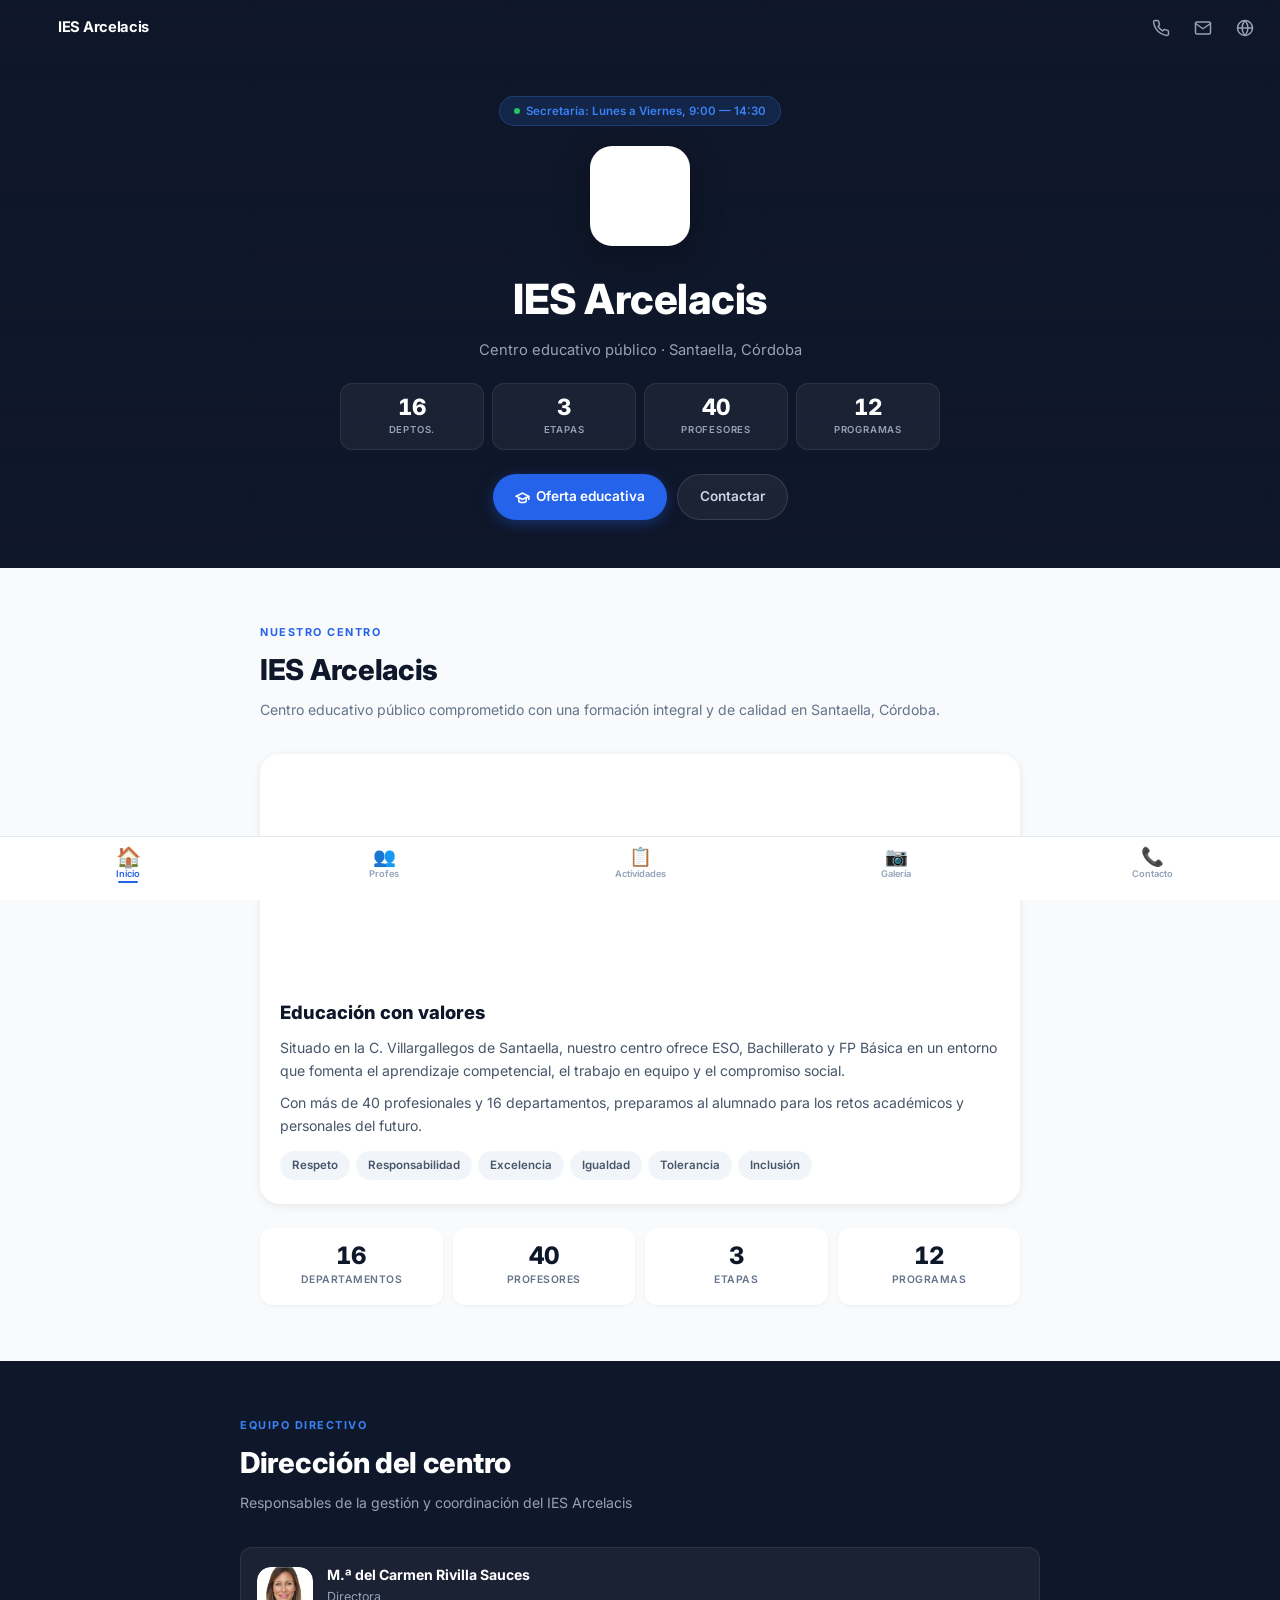
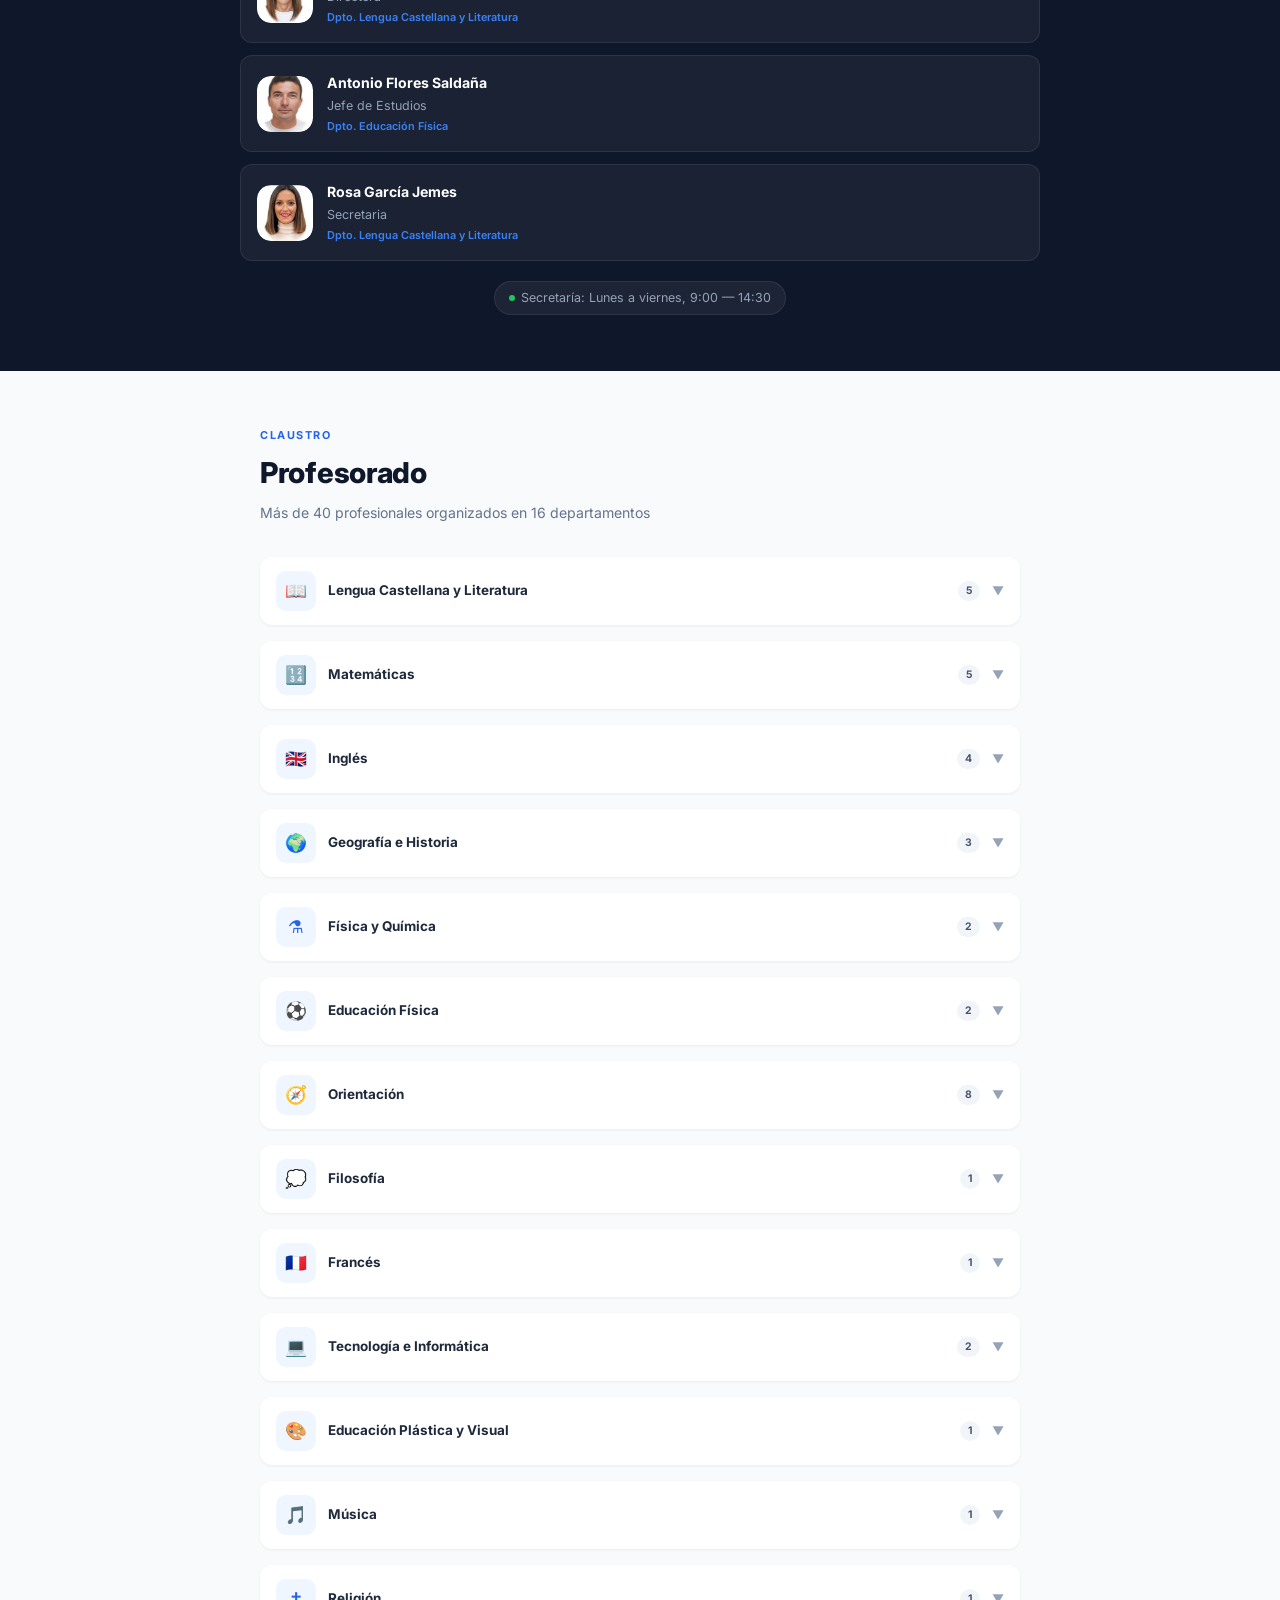
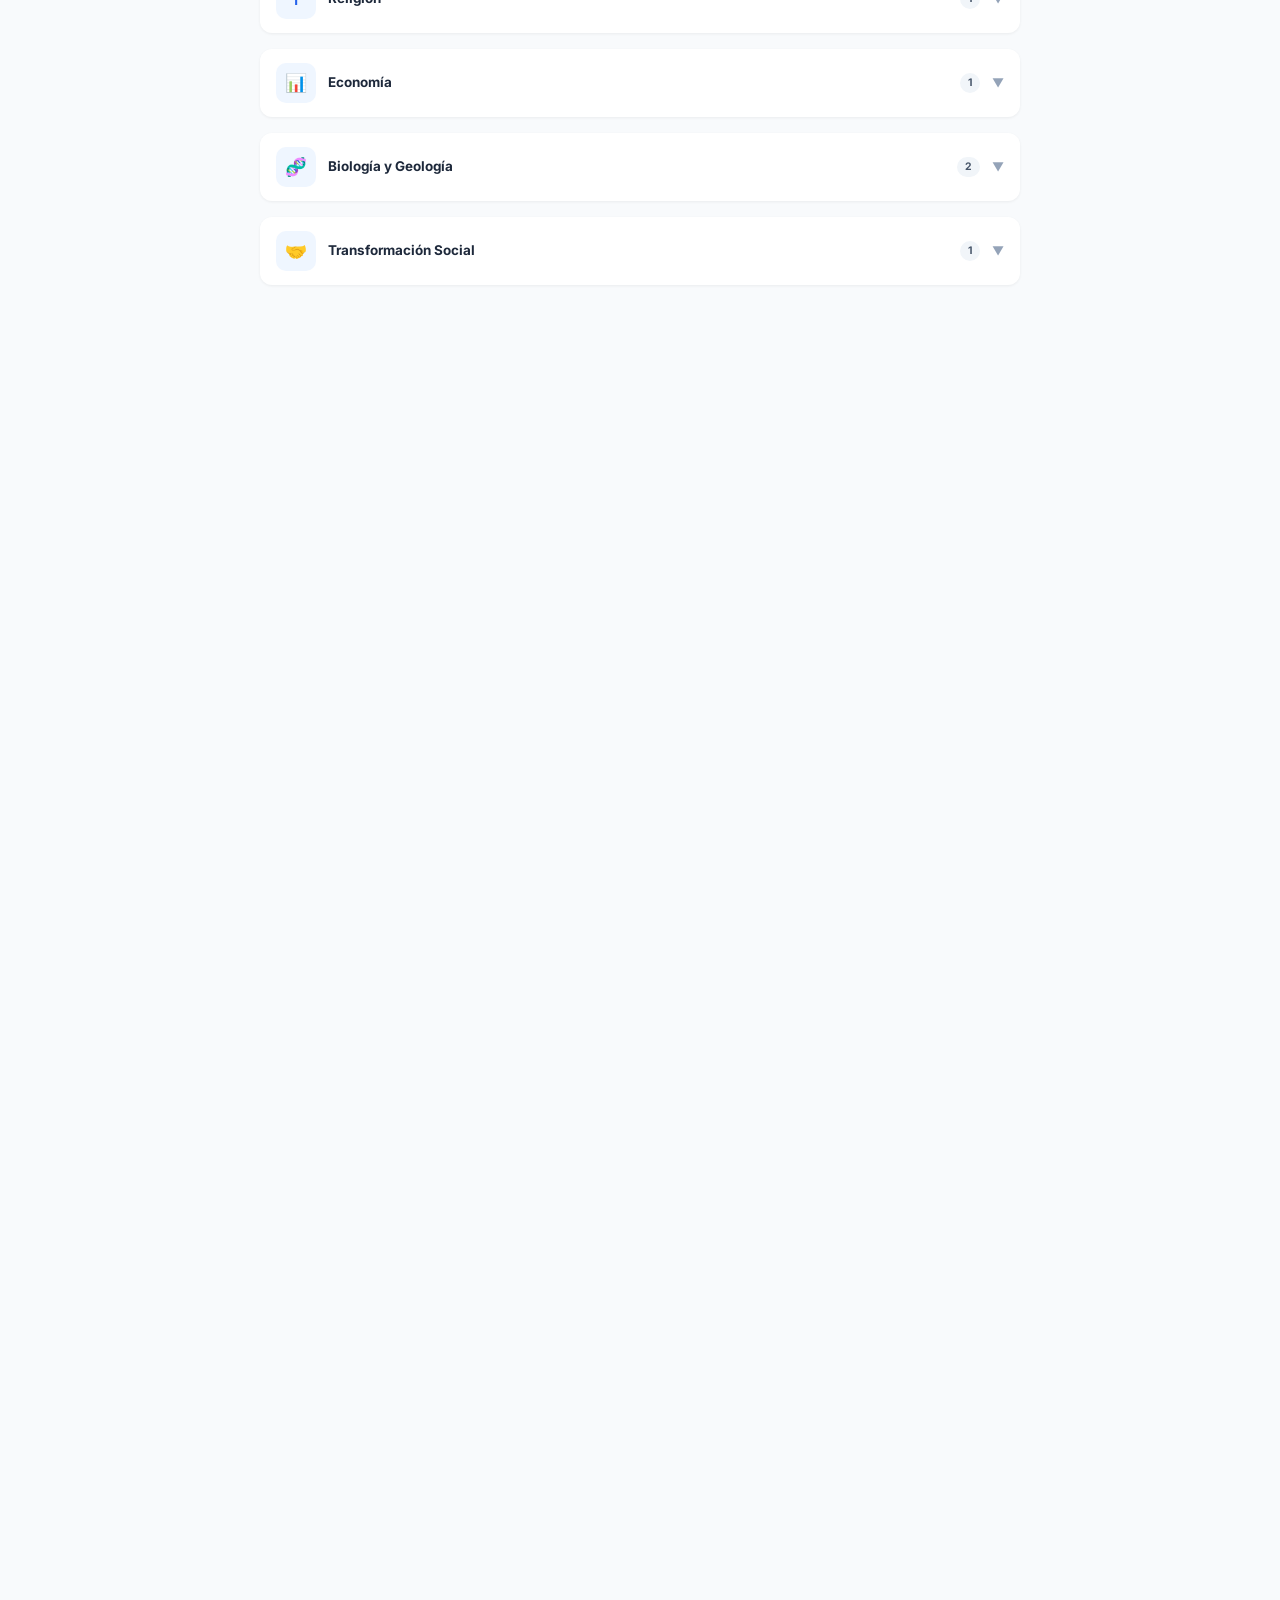
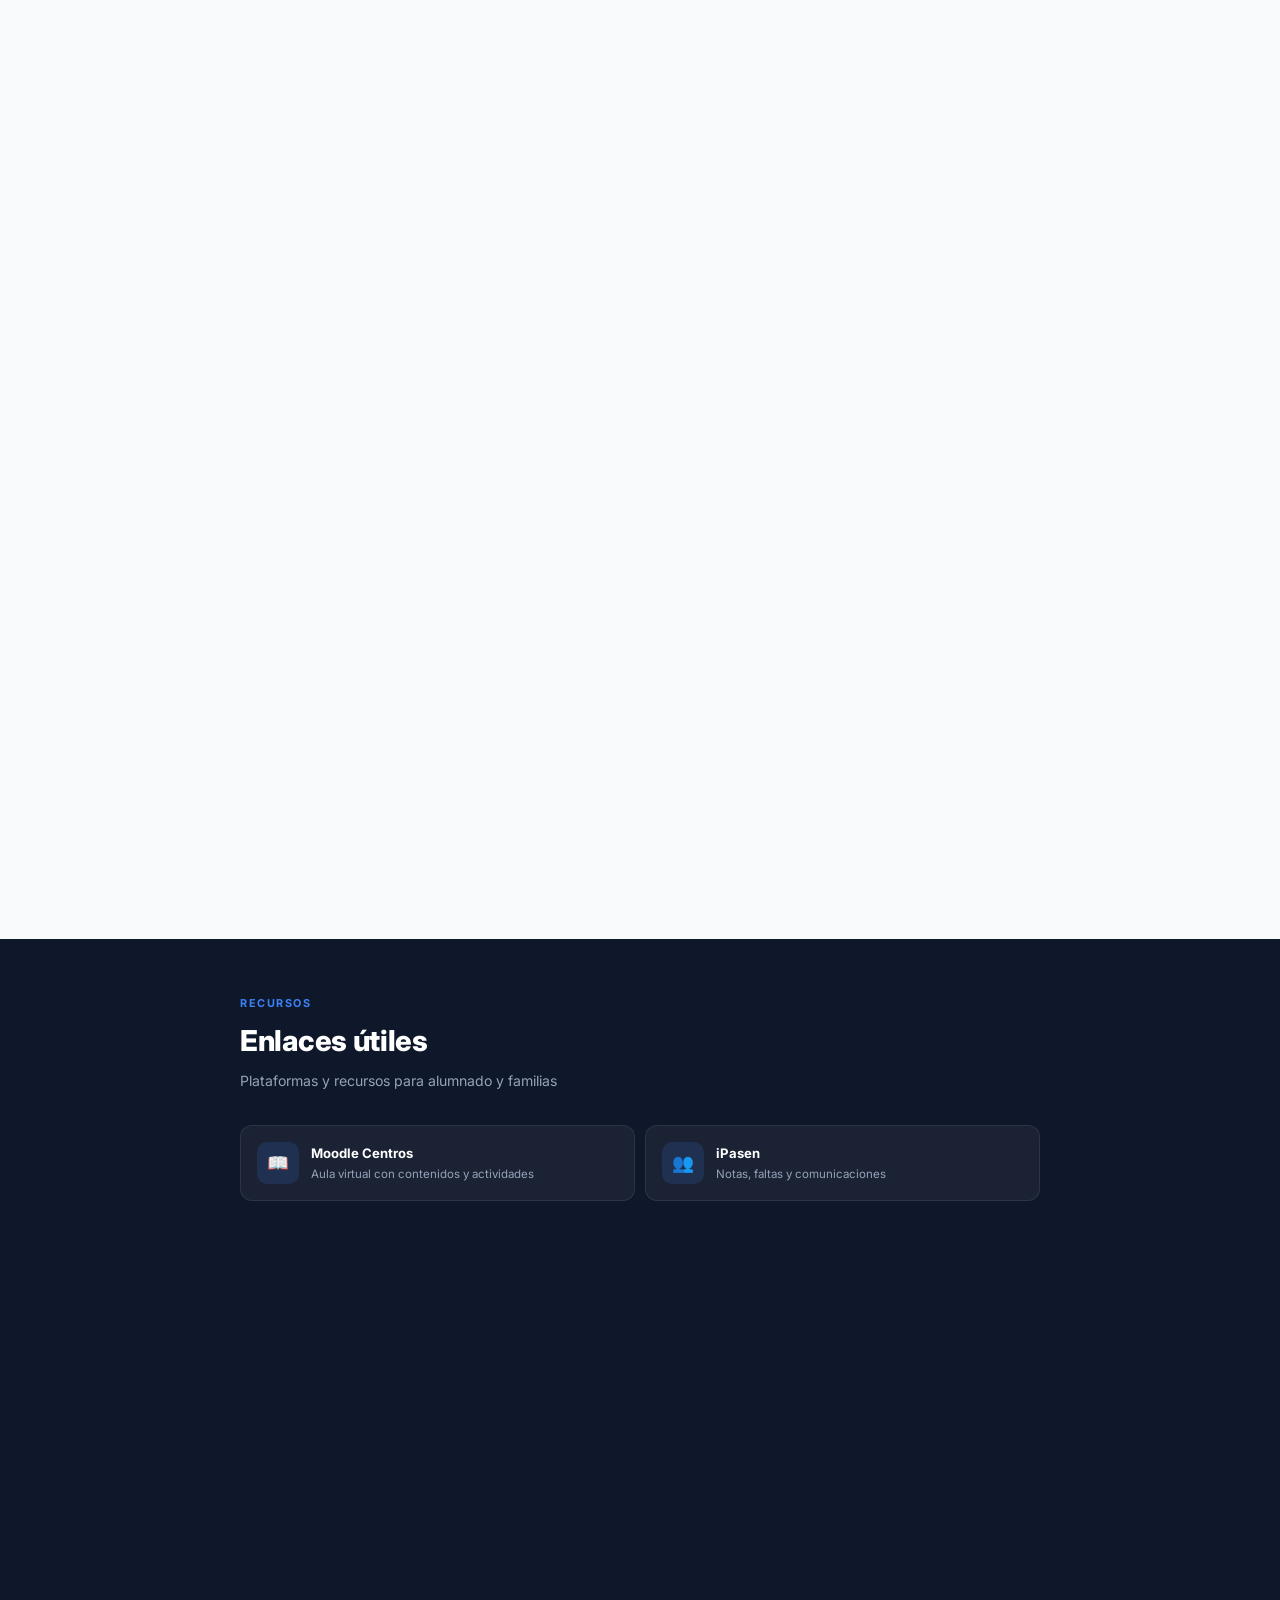
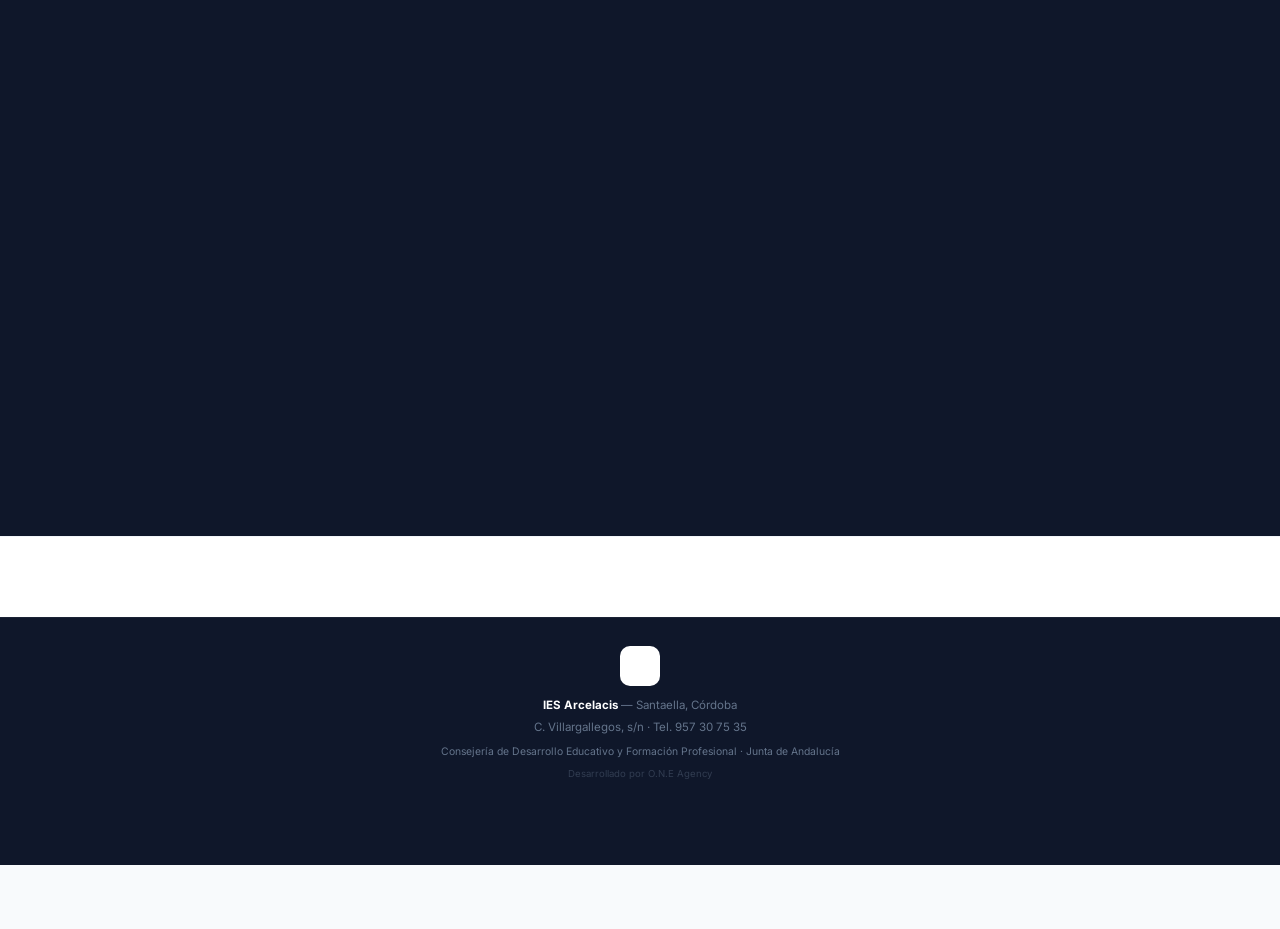
==== commit 18a02bb7: "Lightbox: fix flash blanco, caption premium, blindaje race conditions - Close: opacity 1→0 en WAAPI " ====
--- a/index.html
+++ b/index.html
@@ -1,4 +1,4 @@
-<!DOCTYPE html>
+﻿<!DOCTYPE html>
 <html lang="es" dir="ltr">
 <head>
 <meta charset="UTF-8">
@@ -934,39 +934,68 @@
    60fps real · sólo transform/opacity (GPU) · sin reflows
    ═══════════════════════════════════════════════════════════════════ */
 
-/* Backdrop — anima SOLO opacity (no backdrop-filter, que causa lag) */
+/* Backdrop — visibility+opacity en lugar de contain:strict.
+   contain:strict creaba un paint-boundary que forzaba repaint completo
+   al final de la animación WAAPI del stage → frame blanco en móvil. */
 .lbx-root{
   position:fixed;inset:0;z-index:100000;
   background:rgba(4,8,20,.94);
   opacity:0;pointer-events:none;
-  transition:opacity 260ms cubic-bezier(.4,0,.2,1);
-  contain:strict;
-}
-.lbx-root.lbx-open{opacity:1;pointer-events:auto}
+  visibility:hidden;
+  /* GPU layer explícito — evita repaint en iOS WebKit al mostrar/ocultar */
+  -webkit-transform:translate3d(0,0,0);
+  transform:translate3d(0,0,0);
+  -webkit-backface-visibility:hidden;
+  backface-visibility:hidden;
+  transition:opacity 280ms cubic-bezier(.4,0,.2,1),
+             visibility 0ms linear 280ms;
+}
+.lbx-root.lbx-open{
+  opacity:1;pointer-events:auto;visibility:visible;
+  transition:opacity 280ms cubic-bezier(.4,0,.2,1),
+             visibility 0ms linear 0ms;
+}
 .lbx-backdrop{position:absolute;inset:0;cursor:zoom-out}
 
-/* Stage — absoluto, transform-only. Animado por WAAPI (GPU composite). */
+/* Stage — sin contain propio para no crear stacking context adicional.
+   El root ya lo aísla del resto del DOM. will-change solo vía JS. */
 .lbx-stage{
   position:absolute;
   top:0;left:0;
   width:0;height:0;
   border-radius:14px;
   overflow:hidden;
+  -webkit-backface-visibility:hidden;
   backface-visibility:hidden;
-  -webkit-backface-visibility:hidden;
-  box-shadow:0 48px 100px rgba(0,0,0,.62),0 0 0 1px rgba(255,255,255,.08);
-  contain:layout paint style;
-  /* will-change permanente mientras el lightbox está vivo (root tiene .lbx-open
-     durante opening/open/closing). Se libera al reset (cssText='' en JS). */
-}
-.lbx-root.lbx-open .lbx-stage{will-change:transform}
+  -webkit-transform:translate3d(0,0,0);
+  box-shadow:0 32px 80px rgba(0,0,0,.55),0 0 0 1px rgba(255,255,255,.07);
+}
+.lbx-stage.lbx-animating{ will-change:transform; }
+
+/* Imagen SIEMPRE opaca — el stage es quien anima opacity vía WAAPI.
+   Eliminar opacity:0/transition aquí corta el segundo canal de opacity
+   que causaba el artefacto visual al quitar lbx-loaded durante el cierre. */
 .lbx-img{
   width:100%;height:100%;
-  display:block;object-fit:contain;background:#0f172a;
+  display:block;object-fit:contain;
+  background:#0a0f1e;
+  -webkit-backface-visibility:hidden;
+  backface-visibility:hidden;
+  -webkit-transform:translate3d(0,0,0);
   transform:translate3d(0,0,0);
-  backface-visibility:hidden;
-  -webkit-backface-visibility:hidden;
-}
+  opacity:1;
+}
+
+/* Shimmer estático — indica carga sin crear compositor layer adicional */
+.lbx-stage::after{
+  content:'';
+  position:absolute;inset:0;z-index:1;
+  background:linear-gradient(100deg,
+    transparent 20%,rgba(255,255,255,.05) 50%,transparent 80%);
+  opacity:1;transition:opacity 180ms ease;
+  pointer-events:none;border-radius:inherit;
+}
+.lbx-stage.lbx-loaded::after{ opacity:0; }
 
 /* Source hidden mientras anima — opacity 0 aplica en compositor (sin reflow/paint)
    visibility:hidden forzaba un frame de style recalc → parpadeo visible */
@@ -1002,36 +1031,67 @@
 .lbx-close:active{transform:scale(.92) rotate(0)}
 .lbx-close:focus-visible{outline:2px solid #60a5fa;outline-offset:3px}
 
-/* Caption + badge — overlay premium */
+/* Caption + badge — overlay premium, INDEPENDIENTE del stage/scale */
 .lbx-caption{
-  position:fixed;left:50%;bottom:28px;
-  transform:translate3d(-50%,12px,0);
-  max-width:min(92vw,880px);
-  padding:8px 18px;
-  background:rgba(15,23,42,.72);
-  border:1px solid rgba(255,255,255,.08);
+  position:fixed;
+  left:50%;
+  bottom:30px;
+  /* iOS safe area: padding-bottom compensa la barra de inicio */
+  padding:12px 24px;
+  padding-bottom:calc(12px + env(safe-area-inset-bottom, 0px));
+  transform:translate3d(-50%,20px,0);
+  max-width:min(88vw,720px);
+  width:max-content;
+  background:rgba(0,0,0,.80);
+  -webkit-backdrop-filter:blur(10px);
+  backdrop-filter:blur(10px);
+  border-radius:20px;
+  color:#fff;
+  font-size:.875rem;
+  font-weight:500;
+  line-height:1.6;
+  text-align:center;
+  letter-spacing:.01em;
+  white-space:normal;
+  word-break:break-word;
+  opacity:0;
+  z-index:100003;
+  pointer-events:none;
+  -webkit-backface-visibility:hidden;
+  backface-visibility:hidden;
+  transition:
+    opacity 240ms cubic-bezier(.4,0,.2,1) 260ms,
+    transform 320ms cubic-bezier(.34,1.4,.64,1) 260ms;
+}
+.lbx-root.lbx-open .lbx-caption{
+  opacity:1;
+  transform:translate3d(-50%,0,0);
+}
+
+.lbx-badge{
+  display:inline-block;
+  margin-right:8px;
+  margin-bottom:2px;
+  padding:3px 11px;
+  background:rgba(59,130,246,.25);
+  border:1px solid rgba(59,130,246,.40);
   border-radius:100px;
-  color:#e2e8f0;font-size:.88rem;font-weight:500;
-  text-align:center;
-  opacity:0;z-index:100001;pointer-events:none;
-  transition:
-    opacity 260ms cubic-bezier(.4,0,.2,1) 280ms,
-    transform 380ms cubic-bezier(.34,1.56,.64,1) 280ms;
-}
-.lbx-root.lbx-open .lbx-caption{opacity:1;transform:translate3d(-50%,0,0)}
-
-.lbx-badge{
-  display:inline-block;margin-right:10px;
-  padding:2px 10px;
-  background:rgba(59,130,246,.22);border:1px solid rgba(59,130,246,.34);
-  border-radius:100px;color:#93c5fd;
-  font-size:.68rem;font-weight:700;
-  letter-spacing:.05em;text-transform:uppercase;
+  color:#93c5fd;
+  font-size:.7rem;
+  font-weight:700;
+  letter-spacing:.06em;
+  text-transform:uppercase;
   vertical-align:middle;
+  white-space:nowrap;
 }
 
 img[data-lightbox]{cursor:zoom-in}
-body.lbx-locked{overflow:hidden}
+body.lbx-locked{
+  overflow:hidden;
+  position:fixed;
+  width:100%;
+  /* top fijado vía JS — preserva posición de scroll en iOS WebKit */
+}
 
 /* Respect reduced motion */
 @media (prefers-reduced-motion:reduce){
@@ -1039,15 +1099,27 @@
 }
 
 @media (max-width:640px){
-  .lbx-close{width:36px;height:36px}
-  .lbx-caption{bottom:18px;font-size:.8rem;padding:6px 14px}
+  .lbx-close{width:40px;height:40px}
+  .lbx-caption{
+    max-width:calc(100vw - 32px);
+    width:calc(100vw - 32px);
+    left:16px;
+    transform:translate3d(0,20px,0);
+    border-radius:16px;
+    padding:10px 16px;
+    padding-bottom:calc(10px + env(safe-area-inset-bottom, 0px));
+    font-size:.82rem;
+  }
+  .lbx-root.lbx-open .lbx-caption{
+    transform:translate3d(0,0,0);
+  }
 }
 
 /* ═══════════════════════════════════════════════════════════════════
    V22 — GALERÍA INSTALACIONES EXPANDIDA (masonry-style grid)
    ═══════════════════════════════════════════════════════════════════ */
 .gal22{display:grid;grid-template-columns:repeat(auto-fill,minmax(220px,1fr));gap:14px;margin-top:20px}
-.gal22-item{position:relative;aspect-ratio:4/3;border-radius:14px;overflow:hidden;box-shadow:0 6px 18px rgba(0,0,0,.12);cursor:zoom-in;isolation:isolate;transform:translateZ(0);will-change:transform}
+.gal22-item{position:relative;aspect-ratio:4/3;border-radius:14px;overflow:hidden;box-shadow:0 6px 18px rgba(0,0,0,.12);cursor:zoom-in;isolation:isolate;backface-visibility:hidden;-webkit-backface-visibility:hidden}
 .gal22-item img{width:100%;height:100%;object-fit:cover;transition:transform 520ms var(--ease-out-expo),filter 320ms ease}
 .gal22-item::after{content:"";position:absolute;inset:0;background:linear-gradient(180deg,transparent 55%,rgba(4,8,20,.78) 100%);opacity:0;transition:opacity 280ms ease;pointer-events:none}
 .gal22-item .gal22-label{position:absolute;left:12px;right:12px;bottom:10px;color:#fff;font-weight:600;font-size:.88rem;text-shadow:0 1px 3px rgba(0,0,0,.6);opacity:0;transform:translateY(10px);transition:opacity 280ms ease,transform 280ms ease;z-index:1}
@@ -1698,77 +1770,77 @@
     <details class="inst-item fade-up">
       <summary><div class="inst-icon">💻</div><div><div class="inst-name">Aula TIC</div><div class="inst-desc">Dpto. Informática · TDE</div></div><span class="inst-chev" aria-hidden="true">▾</span></summary>
       <div class="inst-gal">
-        <img src="img/galeria/tic.jpg" alt="Aula TIC" loading="lazy" data-caption="Aula TIC · Dpto. Informática" decoding="async">
-        <img src="img/galeria/tic-aula.jpg" alt="Aula TIC — vista del aula" loading="lazy" data-caption="Aula TIC — vista del aula" decoding="async">
+        <img src="img/galeria/tic.webp" alt="Aula TIC" loading="lazy" data-caption="Aula TIC · Dpto. Informática" decoding="async">
+        <img src="img/galeria/tic-aula.webp" alt="Aula TIC — vista del aula" loading="lazy" data-caption="Aula TIC — vista del aula" decoding="async">
       </div>
     </details>
     <details class="inst-item fade-up">
       <summary><div class="inst-icon">🎨</div><div><div class="inst-name">Aula de Dibujo</div><div class="inst-desc">Dpto. Dibujo y Expresión Plástica</div></div><span class="inst-chev" aria-hidden="true">▾</span></summary>
       <div class="inst-gal">
-        <img src="img/galeria/dibujo.jpg" alt="Aula de Dibujo" loading="lazy" data-caption="Aula de Dibujo · Dpto. EPV" decoding="async">
-        <img src="img/galeria/dibujo-2.jpg" alt="Trabajos artísticos" loading="lazy" data-caption="Trabajos artísticos del alumnado" decoding="async">
+        <img src="img/galeria/dibujo.webp" alt="Aula de Dibujo" loading="lazy" data-caption="Aula de Dibujo · Dpto. EPV" decoding="async">
+        <img src="img/galeria/dibujo-2.webp" alt="Trabajos artísticos" loading="lazy" data-caption="Trabajos artísticos del alumnado" decoding="async">
       </div>
     </details>
     <details class="inst-item fade-up">
       <summary><div class="inst-icon">🔧</div><div><div class="inst-name">Taller de Tecnología / FPB</div><div class="inst-desc">Dpto. Tecnología · FPB Electricidad y Electrónica</div></div><span class="inst-chev" aria-hidden="true">▾</span></summary>
       <div class="inst-gal">
-        <img src="img/galeria/fp-electricidad.jpg" alt="Taller FPB Electricidad" loading="lazy" data-caption="Taller FPB Electricidad · Dpto. Tecnología" decoding="async">
-        <img src="img/galeria/fp-instalacion.jpg" alt="Prácticas de instalación FPB" loading="lazy" data-caption="Prácticas de instalación eléctrica" decoding="async">
+        <img src="img/galeria/fp-electricidad.webp" alt="Taller FPB Electricidad" loading="lazy" data-caption="Taller FPB Electricidad · Dpto. Tecnología" decoding="async">
+        <img src="img/galeria/fp-instalacion.webp" alt="Prácticas de instalación FPB" loading="lazy" data-caption="Prácticas de instalación eléctrica" decoding="async">
       </div>
     </details>
     <details class="inst-item fade-up">
       <summary><div class="inst-icon">🎭</div><div><div class="inst-name">SUM · Salón de Usos Múltiples</div><div class="inst-desc">Dpto. Música · Producciones teatrales (Jorge Illanes)</div></div><span class="inst-chev" aria-hidden="true">▾</span></summary>
       <div class="inst-gal">
-        <img src="img/galeria/sum.jpg" alt="Salón de Usos Múltiples (SUM)" loading="lazy" data-caption="SUM — Salón de Usos Múltiples · Producciones teatrales" decoding="async">
+        <img src="img/galeria/sum.webp" alt="Salón de Usos Múltiples (SUM)" loading="lazy" data-caption="SUM — Salón de Usos Múltiples · Producciones teatrales" decoding="async">
       </div>
     </details>
     <details class="inst-item fade-up">
       <summary><div class="inst-icon">🏋️</div><div><div class="inst-name">Gimnasio</div><div class="inst-desc">Dpto. Ed. Física · Espacio cubierto para prácticas deportivas</div></div><span class="inst-chev" aria-hidden="true">▾</span></summary>
       <div class="inst-gal">
-        <img src="img/galeria/gimnasio.jpg" alt="Gimnasio del centro" loading="lazy" data-caption="Gimnasio · Dpto. de Educación Física" decoding="async">
-        <img src="img/galeria/gimnasio-2.jpg" alt="Gimnasio — interior" loading="lazy" data-caption="Gimnasio — interior" decoding="async">
-        <img src="img/galeria/gimnasio-3.jpg" alt="Gimnasio — zona deportiva" loading="lazy" data-caption="Gimnasio — zona deportiva" decoding="async">
+        <img src="img/galeria/gimnasio.webp" alt="Gimnasio del centro" loading="lazy" data-caption="Gimnasio · Dpto. de Educación Física" decoding="async">
+        <img src="img/galeria/gimnasio-2.webp" alt="Gimnasio — interior" loading="lazy" data-caption="Gimnasio — interior" decoding="async">
+        <img src="img/galeria/gimnasio-3.webp" alt="Gimnasio — zona deportiva" loading="lazy" data-caption="Gimnasio — zona deportiva" decoding="async">
       </div>
     </details>
     <details class="inst-item fade-up">
       <summary><div class="inst-icon">🌳</div><div><div class="inst-name">Patio</div><div class="inst-desc">Zona central del centro, convivencia y actos</div></div><span class="inst-chev" aria-hidden="true">▾</span></summary>
       <div class="inst-gal">
-        <img src="img/galeria/patio.jpg" alt="Patio del instituto IES Arcelacis" loading="lazy" data-caption="Patio del instituto IES Arcelacis" decoding="async">
+        <img src="img/galeria/patio.webp" alt="Patio del instituto IES Arcelacis" loading="lazy" data-caption="Patio del instituto IES Arcelacis" decoding="async">
       </div>
     </details>
     <details class="inst-item fade-up">
       <summary><div class="inst-icon">🧩</div><div><div class="inst-name">Aula FBO</div><div class="inst-desc">Formación Básica Obligatoria — atención personalizada</div></div><span class="inst-chev" aria-hidden="true">▾</span></summary>
       <div class="inst-gal">
-        <img src="img/galeria/fbo-aula.jpg" alt="Aula de Formación Básica Obligatoria (FBO)" loading="lazy" data-caption="Aula de Formación Básica Obligatoria (FBO)" decoding="async">
-        <img src="img/galeria/fbo-taller.jpg" alt="Taller de FBO — prácticas" loading="lazy" data-caption="Taller de FBO — prácticas" decoding="async">
+        <img src="img/galeria/fbo-aula.webp" alt="Aula de Formación Básica Obligatoria (FBO)" loading="lazy" data-caption="Aula de Formación Básica Obligatoria (FBO)" decoding="async">
+        <img src="img/galeria/fbo-taller.webp" alt="Taller de FBO — prácticas" loading="lazy" data-caption="Taller de FBO — prácticas" decoding="async">
       </div>
     </details>
     <details class="inst-item fade-up">
       <summary><div class="inst-icon">🌱</div><div><div class="inst-name">Huerto escolar</div><div class="inst-desc">Dpto. Biología · Proyecto ALDEA (educación ambiental)</div></div><span class="inst-chev" aria-hidden="true">▾</span></summary>
       <div class="inst-gal">
-        <img src="img/galeria/huerto.jpg" alt="Huerto escolar" loading="lazy" data-caption="Huerto escolar · Dpto. Biología" decoding="async">
-        <img src="img/galeria/huerto-2.jpg" alt="Huerto — zona de cultivo" loading="lazy" data-caption="Huerto — zona de cultivo" decoding="async">
+        <img src="img/galeria/huerto.webp" alt="Huerto escolar" loading="lazy" data-caption="Huerto escolar · Dpto. Biología" decoding="async">
+        <img src="img/galeria/huerto-2.webp" alt="Huerto — zona de cultivo" loading="lazy" data-caption="Huerto — zona de cultivo" decoding="async">
       </div>
     </details>
     <details class="inst-item fade-up">
       <summary><div class="inst-icon">☕</div><div><div class="inst-name">Cafetería</div><div class="inst-desc">Zona de descanso y servicio al alumnado</div></div><span class="inst-chev" aria-hidden="true">▾</span></summary>
       <div class="inst-gal">
-        <img src="img/galeria/cafeteria.jpg" alt="Cafetería del centro" loading="lazy" data-caption="Cafetería del centro" decoding="async">
-        <img src="img/galeria/cafeteria-2.jpg" alt="Cafetería — zona de mesas" loading="lazy" data-caption="Cafetería — zona de mesas" decoding="async">
+        <img src="img/galeria/cafeteria.webp" alt="Cafetería del centro" loading="lazy" data-caption="Cafetería del centro" decoding="async">
+        <img src="img/galeria/cafeteria-2.webp" alt="Cafetería — zona de mesas" loading="lazy" data-caption="Cafetería — zona de mesas" decoding="async">
       </div>
     </details>
     <details class="inst-item fade-up">
       <summary><div class="inst-icon">🚻</div><div><div class="inst-name">Aseos</div><div class="inst-desc">Instalaciones sanitarias del centro</div></div><span class="inst-chev" aria-hidden="true">▾</span></summary>
       <div class="inst-gal">
-        <img src="img/galeria/banos.jpg" alt="Instalaciones sanitarias del centro" loading="lazy" data-caption="Instalaciones sanitarias del centro" decoding="async">
+        <img src="img/galeria/banos.webp" alt="Instalaciones sanitarias del centro" loading="lazy" data-caption="Instalaciones sanitarias del centro" decoding="async">
       </div>
     </details>
     <details class="inst-item fade-up">
       <summary><div class="inst-icon">🎪</div><div><div class="inst-name">Actividades extraescolares</div><div class="inst-desc">Convivencia y jornadas del alumnado</div></div><span class="inst-chev" aria-hidden="true">▾</span></summary>
       <div class="inst-gal">
-        <img src="img/galeria/actividades.jpg" alt="Actividades extraescolares — jornada 20/04" loading="lazy" data-caption="Actividades extraescolares — jornada 20/04" decoding="async">
-        <img src="img/galeria/actividades-2.jpg" alt="Actividades extraescolares — convivencia" loading="lazy" data-caption="Actividades extraescolares — convivencia" decoding="async">
-        <img src="img/galeria/actividades-3.jpg" alt="Actividad compartida en Instagram" loading="lazy" data-caption="Actividad compartida en Instagram" decoding="async">
+        <img src="img/galeria/actividades.webp" alt="Actividades extraescolares — jornada 20/04" loading="lazy" data-caption="Actividades extraescolares — jornada 20/04" decoding="async">
+        <img src="img/galeria/actividades-2.webp" alt="Actividades extraescolares — convivencia" loading="lazy" data-caption="Actividades extraescolares — convivencia" decoding="async">
+        <img src="img/galeria/actividades-3.webp" alt="Actividad compartida en Instagram" loading="lazy" data-caption="Actividad compartida en Instagram" decoding="async">
       </div>
     </details>
   </div>
@@ -2160,21 +2232,21 @@
   });
 
   if (sectionMap.length) {
-    let navTick = false;
-    const updateActiveNav = () => {
-      const y = window.scrollY + window.innerHeight * 0.35;
-      let current = sectionMap[0];
-      for (const s of sectionMap) {
-        if (s.el.offsetTop <= y) current = s;
-      }
+    /* IntersectionObserver — cero offsetTop reads en scroll, cero rAF overhead */
+    let activeSection = sectionMap[0].el;
+    const setActive = (el) => {
+      activeSection = el;
       navItems.forEach(i => i.classList.remove('active'));
-      current.item.classList.add('active');
-      navTick = false;
+      const match = sectionMap.find(s => s.el === el);
+      if (match) match.item.classList.add('active');
     };
-    window.addEventListener('scroll', () => {
-      if (!navTick) { requestAnimationFrame(updateActiveNav); navTick = true; }
-    }, { passive: true });
-    updateActiveNav();
+    const io = new IntersectionObserver((entries) => {
+      entries.forEach(entry => {
+        if (entry.isIntersecting) setActive(entry.target);
+      });
+    }, { rootMargin: '-35% 0px -55% 0px', threshold: 0 });
+    sectionMap.forEach(s => io.observe(s.el));
+    setActive(sectionMap[0].el);
   }
 
   /* ============================================================
@@ -2289,12 +2361,15 @@
      press; this closes the gap for the PWA experience.
   ============================================================ */
   function createRipple(el, e) {
+    /* Máx 2 ripples simultáneos por elemento — evita acumulación de nodos bajo spam */
+    if (el.querySelectorAll('span[data-ripple]').length >= 2) return;
     const rect = el.getBoundingClientRect();
     const size = Math.max(rect.width, rect.height) * 1.6;
     const x = (e.changedTouches ? e.changedTouches[0].clientX : e.clientX) - rect.left - size / 2;
     const y = (e.changedTouches ? e.changedTouches[0].clientY : e.clientY) - rect.top  - size / 2;
 
     const ripple = document.createElement('span');
+    ripple.setAttribute('data-ripple','');
     Object.assign(ripple.style, {
       position: 'absolute',
       width: size + 'px', height: size + 'px',
@@ -2309,7 +2384,7 @@
     el.style.position = 'relative';
     el.style.overflow = 'hidden';
     el.appendChild(ripple);
-    ripple.addEventListener('animationend', () => ripple.remove());
+    ripple.addEventListener('animationend', () => ripple.remove(), { once: true });
   }
 
   // Inject ripple keyframe once
@@ -2520,7 +2595,7 @@
       showOverlay();
       /* Duración proporcional a la distancia — max 600ms, min 320ms */
       var rect = el.getBoundingClientRect();
-      var dist = Math.abs(rect.top + window.pageYOffset - window.pageYOffset - getTopOffset());
+      var dist = Math.abs(rect.top - getTopOffset());
       var dur  = Math.min(600, Math.max(320, dist * 0.6));
       smoothTo(el, dur);
       if (history.replaceState) {
@@ -2717,6 +2792,7 @@
   var killTimer  = null;       // safety timer to force-reset
   var finalTarget = null;      // { x, y, w, h }
   var pendingLoad = null;      // img onload handler reference
+  var savedScrollY = 0;        // posición guardada antes de lbx-locked
 
   /* Curvas de ease profesionales */
   var EASE_OUT   = 'cubic-bezier(.22,1,.36,1)';     // apertura: easeOutExpo-soft
@@ -2742,9 +2818,14 @@
     badgeEl     = root.querySelector('.lbx-badge');
     captionText = root.querySelector('.lbx-caption-text');
     closeBtn    = root.querySelector('.lbx-close');
+    var lastCloseTs = 0;
     root.addEventListener('click', function(ev){
       var t = ev.target;
-      if (t && t.hasAttribute && t.hasAttribute('data-lbx-close')) close();
+      if (!t || !t.hasAttribute || !t.hasAttribute('data-lbx-close')) return;
+      var now = Date.now();
+      if (now - lastCloseTs < 300) return;
+      lastCloseTs = now;
+      close();
     });
     return root;
   }
@@ -2788,11 +2869,15 @@
       root.setAttribute('aria-hidden','true');
     }
     if (stage){
-      stage.style.cssText = '';
+      stage.classList.remove('lbx-loaded','lbx-animating');
+      stage.style.transform = 'translate3d(-9999px,-9999px,0)';
+      stage.style.willChange = '';
     }
     if (currentSrcEl) currentSrcEl.classList.remove('lbx-src-hidden');
     document.body.classList.remove('lbx-locked');
-    if (img) img.src = '';
+    document.body.style.top = '';
+    window.scrollTo(0, savedScrollY);
+    /* No vaciar img.src — preservar bitmap en GPU para evitar re-fetch */
     if (pendingLoad && img){ img.removeEventListener('load', pendingLoad); pendingLoad = null; }
     currentSrcEl = null;
     finalTarget  = null;
@@ -2800,9 +2885,9 @@
   function armKillTimer(){
     if (killTimer) clearTimeout(killTimer);
     killTimer = setTimeout(function(){
-      /* Si tras 900ms la animación no terminó, reset duro */
+      /* Si tras 1200ms la animación no terminó (throttled CPU), reset duro */
       killSwitch();
-    }, 900);
+    }, 1200);
   }
   function disarmKillTimer(){
     if (killTimer){ clearTimeout(killTimer); killTimer = null; }
@@ -2821,19 +2906,37 @@
     var rect = srcEl.getBoundingClientRect();
     var src  = srcEl.currentSrc || srcEl.src;
 
-    /* Ocultar source INMEDIATAMENTE tras capturar el rect (antes del repaint)
-       → elimina el parpadeo del thumbnail que quedaba visible 1 frame */
-    srcEl.classList.add('lbx-src-hidden');
-
-    img.src = src;
+    /* Limpiar clases de animación anterior */
+    stage.classList.remove('lbx-loaded','lbx-animating');
+
     img.alt = srcEl.alt || '';
     if (area){ badgeEl.textContent = area; badgeEl.style.display = 'inline-block'; }
     else     { badgeEl.style.display = 'none'; }
     captionText.textContent = cap || srcEl.alt || '';
 
+    /* Asignar src — si es la misma imagen que antes, el bitmap ya está en GPU (sin re-fetch) */
+    img.src = src;
+
+    /* Pre-posicionar el stage sobre el thumbnail antes de hacerlo visible.
+       stage.style.cssText sobreescribe cualquier transform residual de -9999px. */
+    stage.style.cssText = [
+      'width:'            + rect.width  + 'px',
+      'height:'           + rect.height + 'px',
+      'transform:translate3d(' + rect.left + 'px,' + rect.top + 'px,0) scale(1,1)',
+      'transform-origin:0 0'
+    ].join(';');
+
+    /* Reflow sincrónico — fija el layout del stage antes de que el root se haga visible */
+    void stage.offsetWidth;
+
+    savedScrollY = window.pageYOffset || 0;
+    document.body.style.top = '-' + savedScrollY + 'px';
     document.body.classList.add('lbx-locked');
     root.classList.add('lbx-open');
     root.setAttribute('aria-hidden','false');
+
+    /* Thumbnail oculto después de que el root+stage ya es visible encima de él */
+    srcEl.classList.add('lbx-src-hidden');
 
     var run = function(){
       var natW = img.naturalWidth  || rect.width  || 800;
@@ -2841,72 +2944,65 @@
       var target = computeTargetRect(natW, natH);
       finalTarget = target;
 
-      /* Stage final size — fijado UNA vez, no se toca durante la animación */
       stage.style.width  = target.w + 'px';
       stage.style.height = target.h + 'px';
       stage.style.transformOrigin = '0 0';
-
-      /* Close button pegado a la esquina superior-derecha de la foto */
       positionCloseBtn(target);
 
       var sx0 = rect.width  / target.w;
       var sy0 = rect.height / target.h;
-
-      /* FLIP: estado inicial en el rect del thumbnail */
       var fromTransform = 'translate3d(' + rect.left + 'px,' + rect.top + 'px,0) scale(' + sx0 + ',' + sy0 + ')';
       var toTransform   = 'translate3d(' + target.x + 'px,' + target.y + 'px,0) scale(1,1)';
 
-      /* Aplicar estado inicial ANTES de animar para evitar flash */
       stage.style.transform = fromTransform;
-      void stage.offsetWidth; // force reflow (solo aquí, antes de animar)
-
-      /* WAAPI — el browser corre la animación en GPU composite thread */
+      void stage.offsetWidth;
+      stage.classList.add('lbx-animating');
+
       armKillTimer();
+      /* Solo transform — opacity del stage se mantiene en 1 durante apertura.
+         Una sola propiedad animada = compositor thread puro, cero paint en móvil. */
       activeAnim = stage.animate(
-        [
-          { transform: fromTransform, opacity: 1 },
-          { transform: toTransform,   opacity: 1 }
-        ],
-        {
-          duration: 520,
-          easing: EASE_SPRING,
-          fill: 'forwards'
-        }
+        [{ transform: fromTransform }, { transform: toTransform }],
+        { duration: 460, easing: 'cubic-bezier(.22,1.15,.36,1)', fill: 'forwards' }
       );
 
       activeAnim.onfinish = function(){
-        /* Commitamos el estado final como style inline, luego cancelamos
-           la animación (libera el lock WAAPI sobre el elemento) */
-        stage.style.transform = toTransform;
-        try { activeAnim.cancel(); } catch(_) {}
+        /* commitStyles escribe el estado final en .style y libera el fill:forwards
+           de memoria — crítico para GC en uso prolongado en móviles */
+        try { activeAnim.commitStyles(); } catch(_){}
+        try { activeAnim.cancel(); } catch(_){}
         activeAnim = null;
+        stage.classList.remove('lbx-animating');
         disarmKillTimer();
         state = 'open';
+        stage.classList.add('lbx-loaded');
         if (closeBtn) closeBtn.focus({ preventScroll: true });
       };
       activeAnim.oncancel = function(){
         activeAnim = null;
+        stage.classList.remove('lbx-animating');
         disarmKillTimer();
       };
     };
 
-    /* Si la imagen no está cargada, esperamos load → pero con timeout */
+    /* Doble rAF: 1.er frame pinta root+stage en posición thumbnail,
+       2.º frame lanza WAAPI — el compositor nunca ve un estado intermedio */
+    function scheduleRun(){
+      requestAnimationFrame(function(){ requestAnimationFrame(run); });
+    }
+
     if (img.complete && img.naturalWidth){
-      requestAnimationFrame(run);
+      scheduleRun();
     } else {
-      pendingLoad = function(){
-        pendingLoad = null;
-        requestAnimationFrame(run);
-      };
+      pendingLoad = function(){ pendingLoad = null; scheduleRun(); };
       img.addEventListener('load', pendingLoad, { once: true });
-      /* Fallback: si tarda > 600ms, lanzamos con las dimensiones del rect */
       setTimeout(function(){
         if (state === 'opening' && pendingLoad){
           img.removeEventListener('load', pendingLoad);
           pendingLoad = null;
-          requestAnimationFrame(run);
+          scheduleRun();
         }
-      }, 600);
+      }, 800);
     }
   }
 
@@ -2950,42 +3046,69 @@
       ('translate3d(' + finalTarget.x + 'px,' + finalTarget.y + 'px,0) scale(1,1)');
     var toTransform   = 'translate3d(' + toX + 'px,' + toY + 'px,0) scale(' + toSX + ',' + toSY + ')';
 
-    root.classList.remove('lbx-open');
-    root.setAttribute('aria-hidden','true');
+    /* El thumbnail se hace visible ANTES de que empiece la animación:
+       nunca hay un frame sin imagen debajo del stage */
+    if (currentSrcEl) currentSrcEl.classList.remove('lbx-src-hidden');
+
+    stage.classList.add('lbx-animating');
+    stage.classList.remove('lbx-loaded');
 
     armKillTimer();
+    /* Animar transform + opacity juntos en WAAPI.
+       El root permanece visible (lbx-open activo) durante toda la animación
+       para que el backdrop oscuro tape el body blanco hasta el último frame.
+       Solo en done() quitamos lbx-open — la CSS transition de 280ms del backdrop
+       ya no es visible porque el stage ya está en opacidad 0. */
     activeAnim = stage.animate(
       [
         { transform: fromTransform, opacity: 1 },
-        { transform: toTransform,   opacity: 0.85 }
+        { transform: toTransform,   opacity: 0 }
       ],
-      {
-        duration: 380,
-        easing: EASE_IN,
-        fill: 'forwards'
-      }
+      { duration: 340, easing: 'cubic-bezier(.4,0,.8,.6)', fill: 'forwards' }
     );
 
     var done = function(){
-      try { if (activeAnim) activeAnim.cancel(); } catch(_) {}
+      try { if (activeAnim) activeAnim.commitStyles(); } catch(_){}
+      try { if (activeAnim) activeAnim.cancel(); } catch(_){}
       activeAnim = null;
       disarmKillTimer();
-      if (currentSrcEl) currentSrcEl.classList.remove('lbx-src-hidden');
+      /* Quitar lbx-open DESPUÉS de que el stage ya es opacidad 0 —
+         la CSS transition del backdrop arranca desde un overlay ya invisible */
+      root.classList.remove('lbx-open');
+      root.setAttribute('aria-hidden','true');
       document.body.classList.remove('lbx-locked');
-      if (img) img.src = '';
-      if (stage) stage.style.cssText = '';
+      document.body.style.top = '';
+      window.scrollTo(0, savedScrollY);
+      if (stage){
+        stage.style.opacity  = '';
+        stage.style.transform = 'translate3d(-9999px,-9999px,0)';
+        stage.style.willChange = '';
+        stage.classList.remove('lbx-animating');
+      }
       currentSrcEl = null;
       finalTarget  = null;
       state = 'idle';
       if (lastFocus && lastFocus.focus){
-        try { lastFocus.focus({ preventScroll: true }); } catch(_) { lastFocus.focus(); }
+        try { lastFocus.focus({ preventScroll: true }); } catch(_){ lastFocus.focus(); }
       }
     };
     activeAnim.onfinish = done;
     activeAnim.oncancel = done;
   }
 
+  /* ── Image preload cache — evita shimmer en imágenes no cacheadas ── */
+  var preloadCache = {};
+  function preloadSrc(src, cb){
+    if (!src) { cb(); return; }
+    if (preloadCache[src]) { cb(); return; }
+    var p = new Image();
+    p.onload  = function(){ preloadCache[src] = true; cb(); };
+    p.onerror = function(){ cb(); }; // falla silenciosa → open igual
+    p.src = src;
+  }
+
   /* ── Event delegation ─────────────────────────────────────────── */
+  var lastOpenTs = 0; // throttle anti-spam: ignora clics < 350ms tras el último open
   function isEligible(el){
     if (!el || el.tagName !== 'IMG') return false;
     if (el.hasAttribute('data-lightbox')) return true;
@@ -2995,10 +3118,16 @@
     var t = ev.target;
     if (!isEligible(t)) return;
     ev.preventDefault();
+    /* Throttle: si la animación anterior no terminó (< 350ms), ignorar */
+    var now = Date.now();
+    if (now - lastOpenTs < 350) return;
+    lastOpenTs = now;
     var parent = t.closest('[data-lightbox]') || t.closest('.gallery-item,.gal22-item,.gallery-card,.act-card,.teatro-item,.inst-gal');
     var cap  = t.getAttribute('data-caption') || (parent && parent.getAttribute('data-caption')) || t.alt || '';
     var area = (parent && parent.getAttribute('data-area')) || '';
-    open(t, cap, area);
+    var src  = t.currentSrc || t.src || '';
+    /* Precargar en memoria antes de abrir — si ya está cacheada es instantáneo */
+    preloadSrc(src, function(){ open(t, cap, area); });
   }, true);
 
   document.addEventListener('keydown', function(ev){
@@ -3029,6 +3158,19 @@
     }
   });
 })();
+
+/* ── Fallback global para imágenes rotas ──────────────────────────
+   Nunca muestra el icono nativo de error del navegador.
+   Aplica fondo gris neutro + oculta el broken-image icon vía color transparent. */
+document.addEventListener('error', function(ev){
+  var el = ev.target;
+  if (!el || el.tagName !== 'IMG') return;
+  /* No tocar la imagen del lightbox — tiene su propio shimmer */
+  if (el.classList.contains('lbx-img')) return;
+  el.style.opacity = '0';
+  el.style.background = '#e2e8f0';
+  el.style.minHeight = el.style.minHeight || '40px';
+}, true);
 </script>
 </body>
 </html>
